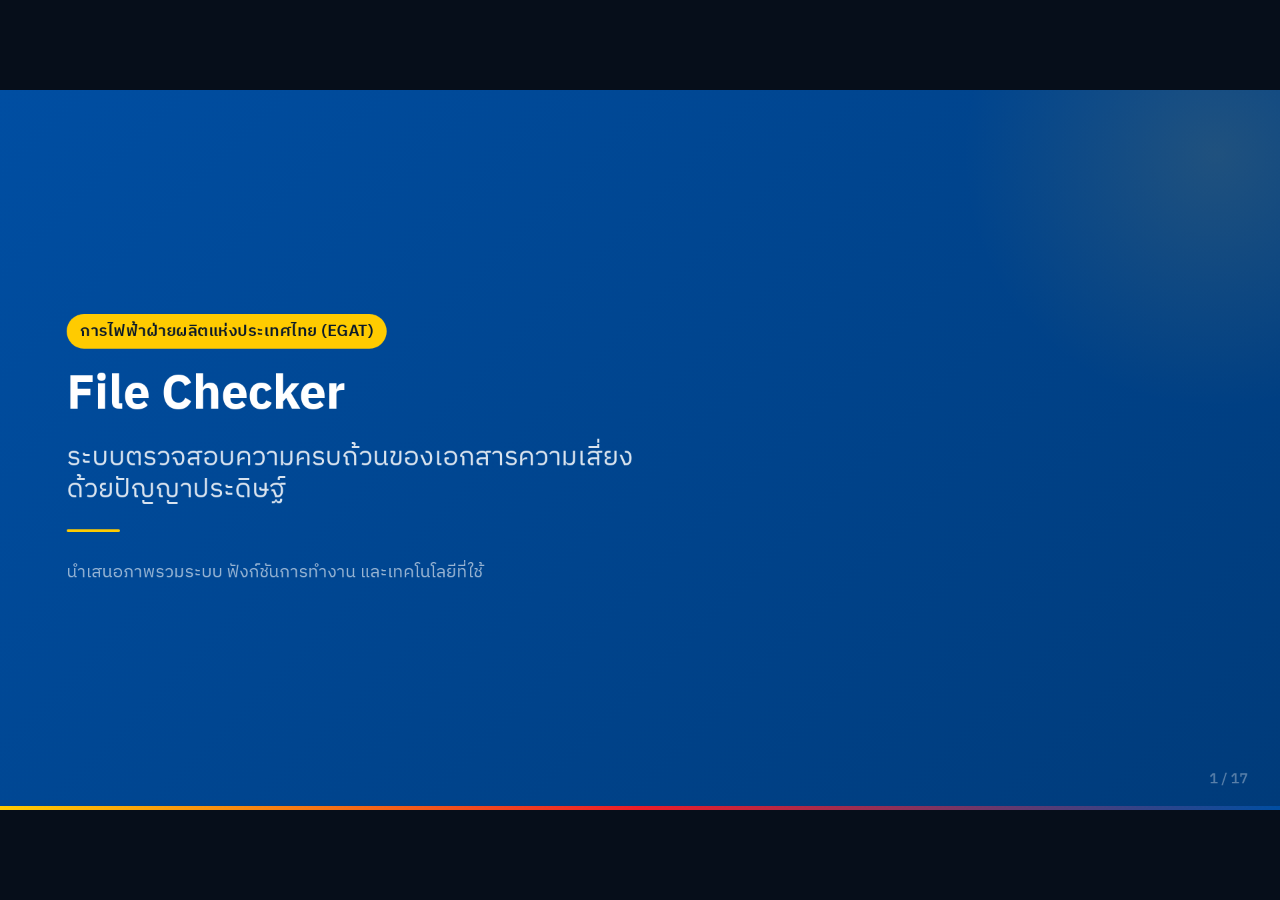
==== docs/index.html @ 433e7b05 "Edit presentation" ====
<!DOCTYPE html>
<html lang="th">
<head>
<meta charset="utf-8"/>
<meta name="viewport" content="width=device-width, initial-scale=1.0"/>
<title>EGAT File Checker — นำเสนอโครงการ</title>
<script src="deck-stage.js"></script>
<link href="https://fonts.googleapis.com/css2?family=Sarabun:wght@300;400;500;600;700;800&family=IBM+Plex+Sans+Thai:wght@400;500;600;700&display=swap" rel="stylesheet"/>
<style>
:root {
  --egat-purple: #004EA2;
  --egat-purple-dark: #003B7A;
  --egat-purple-light: #2670B8;
  --egat-gold: #FFCB00;
  --egat-gold-light: #FFD940;
  --egat-red: #ED1C27;
  --egat-blue: #004EA2;
  --egat-white: #FAFAFA;
  --egat-gray: #E4EAF0;
  --egat-dark: #0A1929;
}
deck-stage { background: #060E1A; }
section {
  font-family: 'IBM Plex Sans Thai', 'Sarabun', sans-serif;
  color: #0A1929;
  overflow: hidden;
}
/* Utility */
.slide-purple { background: var(--egat-purple); color: #fff; }
.slide-dark { background: var(--egat-dark); color: #fff; }
.slide-white { background: var(--egat-white); color: var(--egat-dark); }
.slide-gold-accent { background: linear-gradient(135deg, var(--egat-purple) 0%, var(--egat-purple-dark) 100%); color: #fff; }

.tag {
  display: inline-block; padding: 6px 20px; border-radius: 100px;
  font-size:24px; font-weight: 600; letter-spacing: 0.5px;
}
.tag-gold { background: var(--egat-gold); color: var(--egat-dark); }
.tag-white { background: rgba(255,255,255,0.15); color: #fff; border: 1px solid rgba(255,255,255,0.25); }
.tag-purple { background: var(--egat-purple); color: #fff; }

.divider-gold { width: 80px; height: 4px; background: var(--egat-gold); border-radius: 2px; }
.divider-white { width: 80px; height: 4px; background: rgba(255,255,255,0.4); border-radius: 2px; }

h1 { font-weight: 800; margin: 0; line-height: 1.15; }
h2 { font-weight: 700; margin: 0; line-height: 1.2; }
h3 { font-weight: 600; margin: 0; line-height: 1.3; }
p { margin: 0; line-height: 1.6; }

.card {
  background: rgba(255,255,255,0.08); border: 1px solid rgba(255,255,255,0.12);
  border-radius: 16px; padding: 32px;
}
.card-white {
  background: #fff; border: 1px solid #D0D8E4;
  border-radius: 16px; padding: 32px; box-shadow: 0 2px 12px rgba(0,78,162,0.06);
}
.card-purple {
  background: var(--egat-purple); color: #fff;
  border-radius: 16px; padding: 32px;
}

.icon-circle {
  width: 56px; height: 56px; border-radius: 50%; display: flex;
  align-items: center; justify-content: center; font-size: 28px; flex-shrink: 0;
}
.icon-gold { background: var(--egat-gold); color: var(--egat-dark); }
.icon-purple { background: var(--egat-purple); color: #fff; }
.icon-white { background: rgba(255,255,255,0.15); color: #fff; }

.grid-2 { display: grid; grid-template-columns: 1fr 1fr; gap: 28px; }
.grid-3 { display: grid; grid-template-columns: 1fr 1fr 1fr; gap: 24px; }

.num-big { font-size:60px; font-weight: 800; color: var(--egat-gold); line-height: 1; }
.num-big-purple { font-size:60px; font-weight: 800; color: var(--egat-purple); line-height: 1; }

/* Flow arrow */
.flow { display: flex; align-items: stretch; gap: 0; }
.flow-step {
  flex: 1; padding: 20px 24px; text-align: center; position: relative;
  display: flex; flex-direction: column; align-items: center; justify-content: center; gap: 8px;
}
.flow-arrow {
  width: 28px; display: flex; align-items: center; justify-content: center;
  color: var(--egat-gold); font-size: 28px; font-weight: 700; flex-shrink: 0;
}

/* Table */
.tbl { width: 100%; border-collapse: collapse; font-size:26px; }
.tbl th { background: var(--egat-purple); color: #fff; padding: 14px 20px; text-align: left; font-weight: 600; }
.tbl td { padding: 14px 20px; border-bottom: 1px solid #D0D8E4; }
.tbl tr:nth-child(even) td { background: #EDF2F8; }

.footer-bar {
  position: absolute; bottom: 0; left: 0; right: 0; height: 6px;
  background: linear-gradient(90deg, var(--egat-gold) 0%, var(--egat-red, #ED1C27) 50%, var(--egat-purple) 100%);
}

.slide-num {
  position: absolute; bottom: 28px; right: 48px; font-size:22px;
  color: rgba(255,255,255,0.35); font-weight: 500;
}
.slide-num-dark {
  position: absolute; bottom: 28px; right: 48px; font-size:22px;
  color: rgba(30,20,51,0.25); font-weight: 500;
}
</style>
</head>
<body style="background-color: rgb(3, 78, 162)">
<deck-stage>

<!-- SLIDE 01: Title -->
<section class="slide-gold-accent" data-screen-label="01 Title" style="display: flex; flex-direction: column; justify-content: center; padding: 80px 100px; position: relative; color: #fff">
  <div style="position:absolute; top:0; right:0; width:480px; height:480px; background: radial-gradient(circle at 80% 20%, rgba(212,168,67,0.15) 0%, transparent 70%);"></div>
  <div style="display:flex; flex-direction:column; gap:28px; position:relative; z-index:1;">
    <span class="tag tag-gold" style="align-self:flex-start;">การไฟฟ้าฝ่ายผลิตแห่งประเทศไทย (EGAT)</span>
    <h1 style="font-size:72px;">File Checker</h1>
    <h2 style="font-size:40px; font-weight:400; opacity:0.85;">ระบบตรวจสอบความครบถ้วนของเอกสารความเสี่ยง<br/>ด้วยปัญญาประดิษฐ์</h2>
    <div class="divider-gold" style="margin-top:8px;"></div>
    <p style="font-size:26px; opacity:0.6; margin-top:12px;">นำเสนอภาพรวมระบบ ฟังก์ชันการทำงาน และเทคโนโลยีที่ใช้</p>
  </div>
  <div class="footer-bar"></div>
  <span class="slide-num">1 / 17</span>
</section>

<!-- SLIDE 02: Problem -->
<section class="slide-white" data-screen-label="02 ที่มาและปัญหา" style="display:flex; flex-direction:column; padding: 72px 100px; gap:40px; position:relative;">
  <div>
    <span class="tag tag-purple" style="margin-bottom:16px;">ที่มาและความสำคัญ</span>
    <h2 style="font-size:50px; margin-top:20px; color:var(--egat-purple);">ทำไมต้องมีระบบนี้?</h2>
  </div>
  <div class="grid-2" style="flex:1;">
    <div style="display:flex; flex-direction:column; gap:24px;">
      <h3 style="font-size:30px; color:var(--egat-purple);">ปัญหาเดิม</h3>
      <div style="display:flex; gap:16px; align-items:flex-start;">
        <div class="icon-circle icon-purple" style="font-size:26px;">⏱</div>
        <div><p style="font-size:26px; font-weight:600;">ใช้เวลามาก</p><p style="font-size:24px; color:#666; margin-top:4px;">การตรวจสอบเอกสารด้วยบุคลากรแต่ละฉบับต้องใช้เวลาอ่านและเปรียบเทียบเป็นเวลานาน</p></div>
      </div>
      <div style="display:flex; gap:16px; align-items:flex-start;">
        <div class="icon-circle icon-purple" style="font-size:26px;">⚠</div>
        <div><p style="font-size:26px; font-weight:600;">โอกาสผิดพลาดสูง</p><p style="font-size:24px; color:#666; margin-top:4px;">การตรวจสอบด้วยสายตาอาจพลาดรายละเอียดสำคัญ โดยเฉพาะเอกสารที่มีจำนวนหน้ามาก</p></div>
      </div>
      <div style="display:flex; gap:16px; align-items:flex-start;">
        <div class="icon-circle icon-purple" style="font-size:26px;">📋</div>
        <div><p style="font-size:26px; font-weight:600;">ไม่มีมาตรฐานกลาง</p><p style="font-size:24px; color:#666; margin-top:4px;">เกณฑ์การตรวจสอบอาจแตกต่างกันไปตามผู้ตรวจแต่ละคน ขาดความสม่ำเสมอ</p></div>
      </div>
    </div>
    <div style="display:flex; flex-direction:column; gap:24px;">
      <h3 style="font-size:30px; color:var(--egat-gold);">แนวทางแก้ไข</h3>
      <div class="card-purple" style="min-height: 300px; display:flex; flex-direction:column; gap:20px; justify-content:center;">
        <p style="font-size:28px; font-weight:600;">นำ AI มาช่วยตรวจสอบอัตโนมัติ</p>
        <p style="font-size:24px; opacity:0.85; line-height:1.7;">ระบบรับไฟล์ PDF และรายการตรวจสอบ (Checklist) จากผู้ใช้ จากนั้นใช้ปัญญาประดิษฐ์จะวิเคราะห์ว่าเอกสารมีเนื้อหาครบตามข้อกำหนดหรือไม่ พร้อมให้คะแนนและหลักฐานอ้างอิง</p>
      </div>
    </div>
  </div>
  <div class="footer-bar"></div>
  <span class="slide-num-dark">2 / 17</span>
</section>

<!-- SLIDE 03: Overview -->
<section class="slide-white" data-screen-label="03 ภาพรวมระบบ" style="display:flex; flex-direction:column; padding: 72px 100px; gap:36px; position:relative;">
  <div>
    <span class="tag tag-purple">ภาพรวมการทำงาน</span>
    <h2 style="font-size:48px; margin-top:20px; color:var(--egat-purple);">ระบบทำงานอย่างไร?</h2>
  </div>
  <div class="flow" style="background:#EDF2F8; border-radius:16px; padding:8px;">
    <div class="flow-step" style="border-radius:12px;">
      <div class="icon-circle icon-gold">📄</div>
      <p style="font-size:24px; font-weight:700; color:var(--egat-purple);">อัปโหลด PDF</p>
      <p style="font-size:21px; color:#666;">ผู้ใช้เลือกไฟล์เอกสาร<br/>ที่ต้องการตรวจสอบ</p>
    </div>
    <div class="flow-arrow">→</div>
    <div class="flow-step">
      <div class="icon-circle icon-gold">📝</div>
      <p style="font-size:24px; font-weight:700; color:var(--egat-purple);">กำหนด Checklist</p>
      <p style="font-size:21px; color:#666;">ระบุหัวข้อและรายการ<br/>ที่ต้องตรวจสอบ</p>
    </div>
    <div class="flow-arrow">→</div>
    <div class="flow-step">
      <div class="icon-circle icon-gold">🔍</div>
      <p style="font-size:24px; font-weight:700; color:var(--egat-purple);">อ่านข้อความ</p>
      <p style="font-size:21px; color:#666;">อ่านข้อความ PDF<br/>รองรับไฟล์ดิจิทัลและภาพสแกน</p>
    </div>
    <div class="flow-arrow">→</div>
    <div class="flow-step">
      <div class="icon-circle icon-gold">🤖</div>
      <p style="font-size:24px; font-weight:700; color:var(--egat-purple);">AI วิเคราะห์</p>
      <p style="font-size:21px; color:#666;">ส่งข้อความให้ AI ตรวจสอบ<br/>ทีละรายการ</p>
    </div>
    <div class="flow-arrow">→</div>
    <div class="flow-step" style="border-radius:12px;">
      <div class="icon-circle icon-gold">📊</div>
      <p style="font-size:24px; font-weight:700; color:var(--egat-purple);">แสดงผลลัพธ์</p>
      <p style="font-size:21px; color:#666;">ผ่าน/ไม่ผ่าน พร้อมคะแนน<br/>และหลักฐานอ้างอิง</p>
    </div>
  </div>
  <div class="grid-3" style="margin-top:8px;">
    <div class="card-white" style="text-align:center; padding:24px;">
      <p style="font-size:22px; font-weight:600; color:var(--egat-purple);">ผู้ใช้กำหนด Checklist เอง</p>
      <p style="font-size:20px; color:#888; margin-top:6px;">บันทึกเป็น Preset ใช้ซ้ำได้</p>
    </div>
    <div class="card-white" style="text-align:center; padding:24px;">
      <p style="font-size:22px; font-weight:600; color:var(--egat-purple);">เลือก AI ได้ตามความเหมาะสม</p>
      <p style="font-size:20px; color:#888; margin-top:6px;">Local AI / Gemini / OpenAI</p>
    </div>
    <div class="card-white" style="text-align:center; padding:24px;">
      <p style="font-size:22px; font-weight:600; color:var(--egat-purple);">ส่งออก Excel ได้ทันที</p>
      <p style="font-size:20px; color:#888; margin-top:6px;">สรุปผล + รายละเอียดทุกข้อ</p>
    </div>
  </div>
  <div class="footer-bar"></div>
  <span class="slide-num-dark">3 / 17</span>
</section>

<!-- SLIDE 04: Architecture -->
<section class="slide-dark" data-screen-label="04 สถาปัตยกรรม" style="display:flex; flex-direction:column; padding: 72px 100px; gap:36px; position:relative;">
  <div>
    <span class="tag tag-gold">สถาปัตยกรรมระบบ</span>
    <h2 style="font-size:48px; margin-top:20px;">โครงสร้างของระบบ</h2>
  </div>
  <div style="display:flex; gap:32px; flex:1;">
    <!-- Left: main stack -->
    <div style="flex:1; display:flex; flex-direction:column; gap:16px;">
      <div class="card" style="display:flex; gap:20px; align-items:center;">
        <div class="icon-circle icon-gold">🖥</div>
        <div>
          <p style="font-size:26px; font-weight:700;">Frontend (หน้าจอผู้ใช้งาน)</p>
          <p style="font-size:22px; opacity:0.7;">HTML + CSS + Vanilla JavaScript<br/>ออกแบบด้วย Jinja2 Templates แสดงผลผ่านเว็บเบราว์เซอร์</p>
        </div>
      </div>
      <div style="text-align:center; color:var(--egat-gold); font-size:28px;">⬇</div>
      <div class="card" style="display:flex; gap:20px; align-items:center;">
        <div class="icon-circle icon-gold">⚙</div>
        <div>
          <p style="font-size:26px; font-weight:700;">Backend (ระบบประมวลผล)</p>
          <p style="font-size:22px; opacity:0.7;">FastAPI (Python) ทำงานบน Uvicorn<br/>รับคำสั่ง อ่าน PDF ส่งคำถามให้ AI และรวบรวมผลลัพธ์</p>
        </div>
      </div>
      <div style="text-align:center; color:var(--egat-gold); font-size:28px;">⬇</div>
      <div class="card" style="display:flex; gap:20px; align-items:center;">
        <div class="icon-circle icon-gold">🤖</div>
        <div>
          <p style="font-size:26px; font-weight:700;">AI Layer</p>
          <p style="font-size:22px; opacity:0.7;">รองรับ 3 ช่องทาง: Ollama (Local), Gemini API, OpenAI API<br/>สื่อสารผ่าน HTTP (httpx)</p>
        </div>
      </div>
    </div>
    <!-- Right: file modules -->
    <div style="width:380px; display:flex; flex-direction:column; gap:16px;">
      <p style="font-size:24px; font-weight:600; color:var(--egat-gold); margin-bottom:4px;">โครงสร้างของไฟล์</p>
      <div class="card" style="padding:20px; font-size:22px; display:flex; flex-direction:column; gap:12px;">
        <div><span style="color:var(--egat-gold); font-weight:700;">run.py</span><span style="opacity:0.6;"> — จุดเริ่มต้นโปรแกรม</span></div>
        <div><span style="color:var(--egat-gold); font-weight:700;">main.py</span><span style="opacity:0.6;"> — API Routes ทั้งหมด</span></div>
        <div><span style="color:var(--egat-gold); font-weight:700;">config.py</span><span style="opacity:0.6;"> — ตัวแปรต่างๆ ของระบบ</span></div>
        <div style="border-top:1px solid rgba(255,255,255,0.1); padding-top:12px;">
          <span style="color:var(--egat-gold); font-weight:700;">checker/</span>
        </div>
        <div style="padding-left:16px;"><span style="color:var(--egat-gold-light);">pdf_extractor.py</span><span style="opacity:0.6;"> — อ่าน PDF</span></div>
        <div style="padding-left:16px;"><span style="color:var(--egat-gold-light);">orchestrator.py</span><span style="opacity:0.6;"> — ควบคุม AI</span></div>
        <div style="padding-left:16px;"><span style="color:var(--egat-gold-light);">models.py</span><span style="opacity:0.6;"> — โครงสร้างข้อมูล</span></div>
        <div style="padding-left:16px;"><span style="color:var(--egat-gold-light);">excel_exporter.py</span><span style="opacity:0.6;"> — ส่งออก Excel</span></div>
      </div>
      <div class="card" style="padding:16px; text-align:center;">
        <p style="font-size:20px; opacity:0.6;">รวบรวมเป็นไฟล์ .exe เดียว</p>
        <p style="font-size:24px; font-weight:700; color:var(--egat-gold);">FileChecker.exe</p>
        <p style="font-size:20px; opacity:0.6;">ด้วย PyInstaller</p>
      </div>
    </div>
  </div>
  <div class="footer-bar"></div>
  <span class="slide-num">4 / 17</span>
</section>

<!-- SLIDE 05: PDF Extraction -->
<section class="slide-white" data-screen-label="05 การอ่าน PDF" style="display:flex; flex-direction:column; padding: 72px 100px; gap:36px; position:relative;">
  <div>
    <span class="tag tag-purple">ฟังก์ชันที่ 1</span>
    <h2 style="font-size:48px; margin-top:20px; color:var(--egat-purple);">การอ่านข้อความจากเอกสาร PDF</h2>
  </div>
  <div class="grid-2" style="flex:1;">
    <div class="card-white" style="display:flex; flex-direction:column; gap:20px;">
      <div style="display:flex; gap:12px; align-items:center;">
        <div class="icon-circle icon-purple">📄</div>
        <h3 style="font-size:28px; color:var(--egat-purple);">PDF ดิจิทัล</h3>
      </div>
      <p style="font-size:24px; color:#555; line-height:1.7;">เอกสารที่สร้างจากคอมพิวเตอร์ เช่น ส่งออกจาก Word หรือ Excel มีข้อความฝังอยู่ในไฟล์</p>
      <div style="background:#EDF2F8; border-radius:12px; padding:20px;">
        <p style="font-size:22px; font-weight:600; color:var(--egat-purple);">วิธีการ</p>
        <p style="font-size:22px; color:#555; margin-top:8px;">ใช้ <strong>PyMuPDF</strong> ดึงข้อความโดยตรง เปรียบเสมือนการคัดลอกข้อความจากหน้าจอ</p>
      </div>
      <div style="display:flex; gap:12px; align-items:center; margin-top:auto;">
        <span style="font-size:32px;">⚡</span>
        <p style="font-size:24px; font-weight:600; color:var(--egat-purple);">รวดเร็ว ประมวลผลเกือบทันที</p>
      </div>
    </div>
    <div class="card-white" style="display:flex; flex-direction:column; gap:20px;">
      <div style="display:flex; gap:12px; align-items:center;">
        <div class="icon-circle icon-gold">🖼</div>
        <h3 style="font-size:28px; color:var(--egat-purple);">PDF จากการสแกน</h3>
      </div>
      <p style="font-size:24px; color:#555; line-height:1.7;">เอกสารที่ได้จากเครื่องสแกน หรือเป็นการนำภาพถ่ายมาใส่ ไม่มีข้อความฝังอยู่ มีเพียงรูปภาพของตัวหนังสือ</p>
      <div style="background:#FFF8E8; border-radius:12px; padding:20px;">
        <p style="font-size:22px; font-weight:600; color:var(--egat-gold);">วิธีการ</p>
        <p style="font-size:22px; color:#555; margin-top:8px;">แปลงหน้าเป็นภาพ แล้วใช้ <strong>Tesseract OCR</strong> อ่านข้อความภาษาไทยและอังกฤษ</p>
      </div>
      <div style="display:flex; gap:12px; align-items:center; margin-top:auto;">
        <span style="font-size:32px;">🐢</span>
        <p style="font-size:24px; font-weight:600; color:#888;">ใช้เวลามากกว่า ต้องแปลงภาพเป็นตัวอักษร</p>
      </div>
    </div>
  </div>
  <div style="background:#EDF2F8; border-radius:12px; padding:16px 28px; display:flex; align-items:center; gap:16px;">
    <span style="font-size:28px;">💡</span>
    <p style="font-size:23px; color:#555;"><strong>เกณฑ์การจำแนก PDF ดิจิทัลและ PDF จากการสแกน:</strong> หากหน้าใดมีข้อความน้อยกว่า 100 ตัวอักษร ระบบจะถือว่าเป็นภาพสแกน และส่งให้ OCR ประมวลผลโดยอัตโนมัติ</p>
  </div>
  <div class="footer-bar"></div>
  <span class="slide-num-dark">5 / 17</span>
</section>

<!-- SLIDE 06: Chunking -->
<section class="slide-purple" data-screen-label="06 การแบ่งข้อความ" style="display:flex; flex-direction:column; padding: 72px 100px; gap:36px; position:relative;">
  <div>
    <span class="tag tag-white">ฟังก์ชันที่ 2</span>
    <h2 style="font-size:48px; margin-top:20px;">การแบ่งข้อความ (Chunking)</h2>
    <p style="font-size:26px; opacity:0.8; margin-top:12px;">AI แต่ละโมเดลมีขีดจำกัดปริมาณข้อความที่รับได้ต่อครั้ง หากเอกสารมีขนาดใหญ่ ต้องแบ่งเป็นส่วนย่อยก่อน</p>
  </div>
  <div class="grid-2" style="flex:1;">
    <div style="display:flex; flex-direction:column; gap:20px;">
      <div class="card">
        <p style="font-size:24px; font-weight:700; color:var(--egat-gold);">ขนาดข้อความ (Chunk Size)</p>
        <p class="num-big" style="margin-top:8px;">24,000</p>
        <p style="font-size:24px; opacity:0.7;">ตัวอักษร (ประมาณ 6,000–8,000 คำ)</p>
      </div>
      <div class="card">
        <p style="font-size:24px; font-weight:700; color:var(--egat-gold);">ข้อความทับซ้อน (Overlap)</p>
        <p class="num-big" style="margin-top:8px;">2,000</p>
        <p style="font-size:24px; opacity:0.7;">ตัวอักษร (ป้องกันเนื้อหาตรงรอยต่อสูญหาย)</p>
      </div>
    </div>
    <div style="display:flex; flex-direction:column; gap:20px;">
      <div class="card" style="flex:1;">
        <p style="font-size:24px; font-weight:700; color:var(--egat-gold); margin-bottom:16px;">หลักการทำงาน</p>
        <div style="display:flex; flex-direction:column; gap:16px;">
          <div style="display:flex; gap:12px; align-items:flex-start;">
            <span style="font-size:28px; color:var(--egat-gold); font-weight:800;">1</span>
            <p style="font-size:23px; opacity:0.9;">แบ่งข้อความตามตัวคั่นหน้า [หน้า N] เพื่อไม่ตัดข้ามหน้า</p>
          </div>
          <div style="display:flex; gap:12px; align-items:flex-start;">
            <span style="font-size:28px; color:var(--egat-gold); font-weight:800;">2</span>
            <p style="font-size:23px; opacity:0.9;">รวมหน้าจนครบ 24,000 ตัวอักษร แล้วเริ่มชิ้นใหม่</p>
          </div>
          <div style="display:flex; gap:12px; align-items:flex-start;">
            <span style="font-size:28px; color:var(--egat-gold); font-weight:800;">3</span>
            <p style="font-size:23px; opacity:0.9;">ทำซ้ำจนครบทุกหน้าของเอกสาร</p>
          </div>
          <div style="display:flex; gap:12px; align-items:flex-start;">
            <span style="font-size:28px; color:var(--egat-gold); font-weight:800;">4</span>
            <p style="font-size:23px; opacity:0.9;">ส่งชิ้นข้อความทีละ Chunk ให้ AI วิเคราะห์</p>
          </div>
        </div>
      </div>
      <div class="card" style="background:rgba(212,168,67,0.15); border-color:rgba(212,168,67,0.3);">
        <p style="font-size:23px;">⚡ <strong>เทคนิคเพิ่มความเร็ว:</strong> หาก AI พบว่ารายการนั้น "ผ่าน" ใน Chunk ใดแล้ว จะหยุดทันทีโดยไม่ตรวจ Chunk ที่เหลือ</p>
      </div>
    </div>
  </div>
  <div class="footer-bar"></div>
  <span class="slide-num">6 / 17</span>
</section>

<!-- SLIDE 07: AI Analysis -->
<section class="slide-white" data-screen-label="07 การวิเคราะห์ด้วย AI" style="display:flex; flex-direction:column; padding: 72px 100px; gap:32px; position:relative;">
  <div>
    <span class="tag tag-purple">ฟังก์ชันที่ 3</span>
    <h2 style="font-size:48px; margin-top:20px; color:var(--egat-purple);">การวิเคราะห์ด้วย AI</h2>
  </div>
  <div style="display:flex; gap:32px; flex:1;">
    <div style="flex:1; display:flex; flex-direction:column; gap:20px;">
      <p style="font-size:25px; color:#555; line-height:1.7;">ระบบสร้างคำสั่ง (Prompt) ที่มีโครงสร้างชัดเจน ส่งให้ AI ตัดสินทีละรายการ โดยกำหนดเกณฑ์อย่างเข้มงวด</p>
      <div class="card-white" style="flex:1; display:flex; flex-direction:column; gap:16px;">
        <p style="font-size:22px; font-weight:700; color:var(--egat-purple);">สิ่งที่ส่งให้ AI ทุกครั้ง</p>
        <div style="display:flex; gap:12px; align-items:center;"><div style="width:8px; height:8px; border-radius:50%; background:var(--egat-purple);"></div><p style="font-size:23px;">บทบาท "ผู้ตรวจสอบเอกสารที่เข้มงวด"</p></div>
        <div style="display:flex; gap:12px; align-items:center;"><div style="width:8px; height:8px; border-radius:50%; background:var(--egat-purple);"></div><p style="font-size:23px;">ข้อกำหนดที่ต้องตรวจ (จาก Checklist)</p></div>
        <div style="display:flex; gap:12px; align-items:center;"><div style="width:8px; height:8px; border-radius:50%; background:var(--egat-purple);"></div><p style="font-size:23px;">ข้อความจากเอกสาร (แต่ละชิ้น)</p></div>
        <div style="display:flex; gap:12px; align-items:center;"><div style="width:8px; height:8px; border-radius:50%; background:var(--egat-purple);"></div><p style="font-size:23px;">เกณฑ์ตัดสิน 9 ข้อ ที่ต้องปฏิบัติอย่างเคร่งครัด</p></div>
        <div style="display:flex; gap:12px; align-items:center;"><div style="width:8px; height:8px; border-radius:50%; background:var(--egat-purple);"></div><p style="font-size:23px;">รูปแบบคำตอบ JSON ที่กำหนดไว้ชัดเจน</p></div>
      </div>
    </div>
    <div style="width:440px; display:flex; flex-direction:column; gap:16px;">
      <p style="font-size:22px; font-weight:700; color:var(--egat-purple);">AI ต้องตอบกลับเป็น JSON</p>
      <div style="background:var(--egat-dark); border-radius:12px; padding:28px; font-family:monospace; font-size:21px; color:#D0D8E4; line-height:1.8;">
        {<br/>
        &nbsp;&nbsp;"status": "<span style="color:var(--egat-gold);">pass</span>" หรือ "<span style="color:#E57373;">fail</span>"<br/>
        &nbsp;&nbsp;"reasoning": "<span style="color:#81C784;">เหตุผลเป็นภาษาไทย</span>"<br/>
        &nbsp;&nbsp;"evidence": "<span style="color:#81C784;">ข้อความจากเอกสาร</span>"<br/>
        &nbsp;&nbsp;"found_in_document": <span style="color:var(--egat-gold);">true/false</span><br/>
        }
      </div>
      <div class="card-white" style="padding:20px;">
        <p style="font-size:21px; color:#555;"><strong style="color:var(--egat-purple);">กลไกป้องกัน:</strong> หาก AI ตอบไม่ตรงรูปแบบ ระบบมี regex fallback แยกแต่ละฟิลด์ออกมาได้ แม้ JSON จะถูกตัดกลางคัน</p>
      </div>
    </div>
  </div>
  <div class="footer-bar"></div>
  <span class="slide-num-dark">7 / 17</span>
</section>

<!-- SLIDE 08: Multi-AI Support -->
<section class="slide-dark" data-screen-label="08 รองรับ AI หลายประเภท" style="display:flex; flex-direction:column; padding: 72px 100px; gap:36px; position:relative;">
  <div>
    <span class="tag tag-gold">ฟังก์ชันที่ 4</span>
    <h2 style="font-size:48px; margin-top:20px;">รองรับ AI หลายผู้ให้บริการ</h2>
  </div>
  <div class="grid-3" style="flex:1;">
    <div class="card" style="display:flex; flex-direction:column; gap:16px;">
      <div style="display:flex; gap:12px; align-items:center;">
        <div class="icon-circle icon-white">🏠</div>
        <h3 style="font-size:26px;">Local AI (Ollama)</h3>
      </div>
      <p style="font-size:22px; opacity:0.8; line-height:1.7;">ใช้โมเดล Gemma 4 (26B) จาก Google ประมวลผลภายในเครื่อง ข้อมูลไม่ออกนอกองค์กร</p>
      <div style="margin-top:auto; display:flex; flex-direction:column; gap:8px;">
        <div style="display:flex; gap:8px; align-items:center;"><span style="color:#81C784;">✓</span><p style="font-size:21px; opacity:0.8;">เหมาะกับเอกสารลับ</p></div>
        <div style="display:flex; gap:8px; align-items:center;"><span style="color:#81C784;">✓</span><p style="font-size:21px; opacity:0.8;">ไม่มีค่าใช้จ่ายต่อครั้ง</p></div>
        <div style="display:flex; gap:8px; align-items:center;"><span style="color:#81C784;">✓</span><p style="font-size:21px; opacity:0.8;">ใช้งานแบบออฟไลน์ได้</p></div>
        <div style="display:flex; gap:8px; align-items:center;"><span style="color:#E57373;">✗</span><p style="font-size:21px; opacity:0.8;">ต้องการคอมพิวเตอร์สเปคสูง (RAM 16 GB ขึ้นไป)</p></div>
      </div>
    </div>
    <div class="card" style="display:flex; flex-direction:column; gap:16px; border-color:rgba(212,168,67,0.3);">
      <div style="display:flex; gap:12px; align-items:center;">
        <div class="icon-circle icon-gold">☁</div>
        <h3 style="font-size:26px;">Google Gemini</h3>
      </div>
      <p style="font-size:22px; opacity:0.8; line-height:1.7;">เรียกใช้ผ่าน Gemini API รองรับหลายโมเดล เช่น Gemini 3.1 Pro, Gemini 3 Flash</p>
      <div style="margin-top:auto; display:flex; flex-direction:column; gap:8px;">
        <div style="display:flex; gap:8px; align-items:center;"><span style="color:#81C784;">✓</span><p style="font-size:21px; opacity:0.8;">ตอบเร็ว แม่นยำสูง</p></div>
        <div style="display:flex; gap:8px; align-items:center;"><span style="color:#81C784;">✓</span><p style="font-size:21px; opacity:0.8;">ใช้กับเครื่องสเปคต่ำได้</p></div>
        <div style="display:flex; gap:8px; align-items:center;"><span style="color:#81C784;">✓</span><p style="font-size:21px; opacity:0.8;">เพิ่มโมเดลเองผ่าน UI ได้</p></div>
        <div style="display:flex; gap:8px; align-items:center;"><span style="color:#E57373;">✗</span><p style="font-size:21px; opacity:0.8;">ข้อมูลถูกส่งออกนอกเครื่อง</p></div>
      </div>
    </div>
    <div class="card" style="display:flex; flex-direction:column; gap:16px;">
      <div style="display:flex; gap:12px; align-items:center;">
        <div class="icon-circle icon-white">🌐</div>
        <h3 style="font-size:26px;">OpenAI (GPT)</h3>
      </div>
      <p style="font-size:22px; opacity:0.8; line-height:1.7;">เรียกใช้ผ่าน OpenAI API รองรับ GPT-4o, GPT-5 และ o-series</p>
      <div style="margin-top:auto; display:flex; flex-direction:column; gap:8px;">
        <div style="display:flex; gap:8px; align-items:center;"><span style="color:#81C784;">✓</span><p style="font-size:21px; opacity:0.8;">ตอบเร็ว แม่นยำสูง</p></div>
        <div style="display:flex; gap:8px; align-items:center;"><span style="color:#81C784;">✓</span><p style="font-size:21px; opacity:0.8;">JSON Schema (Strict Mode)</p></div>
        <div style="display:flex; gap:8px; align-items:center;"><span style="color:#81C784;">✓</span><p style="font-size:21px; opacity:0.8;">เพิ่มโมเดลเองผ่าน UI ได้</p></div>
        <div style="display:flex; gap:8px; align-items:center;"><span style="color:#E57373;">✗</span><p style="font-size:21px; opacity:0.8;">ข้อมูลถูกส่งออกนอกเครื่อง</p></div>
      </div>
    </div>
  </div>
  <div style="background:rgba(212,168,67,0.1); border:1px solid rgba(212,168,67,0.25); border-radius:12px; padding:16px 28px; display:flex; align-items:center; gap:16px;">
    <span style="font-size:26px;">💡</span>
    <p style="font-size:23px; opacity:0.85;"><strong>คำแนะนำ:</strong> เอกสารลับภายในองค์กรใช้ Local AI / เอกสารทั่วไป ต้องการความเร็วและแม่นยำใช้ Gemini หรือ OpenAI</p>
  </div>
  <div class="footer-bar"></div>
  <span class="slide-num">8 / 17</span>
</section>

<!-- SLIDE 09: Error Handling & Robustness -->
<section class="slide-white" data-screen-label="09 ความทนทานของระบบ" style="display:flex; flex-direction:column; padding: 72px 100px; gap:36px; position:relative;">
  <div>
    <span class="tag tag-purple">ฟังก์ชันที่ 5</span>
    <h2 style="font-size:48px; margin-top:20px; color:var(--egat-purple);">กลไกรับมือข้อผิดพลาดอัตโนมัติ</h2>
  </div>
  <div class="grid-2" style="flex:1;">
    <div style="display:flex; flex-direction:column; gap:20px;">
      <div class="card-white">
        <p style="font-size:24px; font-weight:700; color:var(--egat-purple);">Exponential Backoff Retry</p>
        <p style="font-size:22px; color:#555; margin-top:8px; line-height:1.7;">เมื่อ Gemini หรือ OpenAI ตอบกลับด้วยรหัส 429 (เกินโควตา) หรือ 503 (เซิร์ฟเวอร์เต็ม) ระบบจะรอแล้วลองใหม่โดยเพิ่มเวลารอเป็นทวีคูณ สูงสุด 5 ครั้ง</p>
        <div style="display:flex; gap:8px; margin-top:12px; align-items:center;">
          <span style="background:var(--egat-purple); color:#fff; padding:4px 12px; border-radius:6px; font-size:20px;">1 วินาที</span>
          <span style="color:#888;">→</span>
          <span style="background:var(--egat-purple); color:#fff; padding:4px 12px; border-radius:6px; font-size:20px;">2 วินาที</span>
          <span style="color:#888;">→</span>
          <span style="background:var(--egat-purple); color:#fff; padding:4px 12px; border-radius:6px; font-size:20px;">4 วินาที</span>
          <span style="color:#888;">→</span>
          <span style="background:var(--egat-purple); color:#fff; padding:4px 12px; border-radius:6px; font-size:20px;">8 วินาที</span>
          <span style="color:#888;">→</span>
          <span style="background:var(--egat-purple); color:#fff; padding:4px 12px; border-radius:6px; font-size:20px;">16 วินาที</span>
        </div>
      </div>
      <div class="card-white">
        <p style="font-size:24px; font-weight:700; color:var(--egat-purple);">JSON Fallback Parser</p>
        <p style="font-size:22px; color:#555; margin-top:8px; line-height:1.7;">หาก AI ส่ง JSON ที่ไม่สมบูรณ์ (เช่น ถูกตัดกลางคัน) ระบบใช้ Regex แยกค่าแต่ละฟิลด์ออกมาทีละตัว เพื่อให้ได้ผลลัพธ์ออกมา</p>
      </div>
    </div>
    <div style="display:flex; flex-direction:column; gap:20px;">
      <div class="card-white">
        <p style="font-size:24px; font-weight:700; color:var(--egat-purple);">Thai Language Retry</p>
        <p style="font-size:22px; color:#555; margin-top:8px; line-height:1.7;">ตรวจสอบว่าคำตอบที่ AI ตอบเป็นภาษาไทยหรือไม่ (ต้องมีตัวอักษรไทยอย่างน้อย 15%) หากเป็นภาษาอังกฤษ ระบบจะส่งคำสั่งใหม่ด้วยข้อความเน้นย้ำกว่าเดิม</p>
      </div>
      <div class="card-white">
        <p style="font-size:24px; font-weight:700; color:var(--egat-purple);">Sanitize Reasoning</p>
        <p style="font-size:22px; color:#555; margin-top:8px; line-height:1.7;">บางครั้ง AI อาจสร้างข้อความซ้ำวนไปมา ระบบจะตรวจจับและตัดส่วนที่ซ้ำออกอัตโนมัติ ทั้งระดับตัวอักษรและระดับคำ</p>
      </div>
      <div class="card-white">
        <p style="font-size:24px; font-weight:700; color:var(--egat-purple);">Pydantic Validation</p>
        <p style="font-size:22px; color:#555; margin-top:8px; line-height:1.7;">ตรวจสอบโครงสร้าง Checklist ก่อนประมวลผล หากไม่ถูกต้องจะแจ้งกลับทันทีพร้อมรายละเอียดข้อผิดพลาด</p>
      </div>
    </div>
  </div>
  <div class="footer-bar"></div>
  <span class="slide-num-dark">9 / 17</span>
</section>

<!-- SLIDE 10: SSE Streaming -->
<section class="slide-purple" data-screen-label="10 การแสดงผล Real-time" style="display:flex; flex-direction:column; padding: 72px 100px; gap:36px; position:relative;">
  <div>
    <span class="tag tag-white">ฟังก์ชันที่ 6</span>
    <h2 style="font-size:48px; margin-top:20px;">การแสดงผลแบบ Real-time (SSE)</h2>
  </div>
  <div style="display:flex; gap:40px; flex:1; align-items:center;">
    <div style="flex:1; display:flex; flex-direction:column; gap:24px;">
      <p style="font-size:26px; opacity:0.9; line-height:1.7;">ผู้ใช้ไม่ต้องรอจนกว่าการตรวจสอบทั้งหมดจะเสร็จสิ้น ผลลัพธ์แต่ละรายการจะปรากฏบนหน้าจอทันทีที่ AI วิเคราะห์เสร็จ</p>
      <div class="card" style="display:flex; flex-direction:column; gap:20px;">
        <p style="font-size:24px; font-weight:700; color:var(--egat-gold);">Server-Sent Events (SSE)</p>
        <div style="display:flex; flex-direction:column; gap:12px;">
          <div style="display:flex; gap:12px; align-items:flex-start;">
            <span style="color:var(--egat-gold); font-weight:800; font-size:24px;">1</span>
            <p style="font-size:23px; opacity:0.9;">Backend ส่ง Event "start" แจ้งจำนวนรายการทั้งหมด</p>
          </div>
          <div style="display:flex; gap:12px; align-items:flex-start;">
            <span style="color:var(--egat-gold); font-weight:800; font-size:24px;">2</span>
            <p style="font-size:23px; opacity:0.9;">ส่ง Event "item" ทุกครั้งที่ AI ตรวจเสร็จ 1 รายการ</p>
          </div>
          <div style="display:flex; gap:12px; align-items:flex-start;">
            <span style="color:var(--egat-gold); font-weight:800; font-size:24px;">3</span>
            <p style="font-size:23px; opacity:0.9;">Frontend รับ Event แล้วแสดงผลลัพธ์ทันที</p>
          </div>
          <div style="display:flex; gap:12px; align-items:flex-start;">
            <span style="color:var(--egat-gold); font-weight:800; font-size:24px;">4</span>
            <p style="font-size:23px; opacity:0.9;">ส่ง Event "done" พร้อมสรุปคะแนนเมื่อเสร็จทั้งหมด</p>
          </div>
        </div>
      </div>
    </div>
    <div style="width:400px; display:flex; flex-direction:column; gap:16px;">
      <div class="card" style="padding:20px; display:flex; gap:12px; align-items:center;">
        <span style="font-size:28px; color:#81C784;">✓</span>
        <div><p style="font-size:22px; font-weight:600;">หัวข้อ 1.1 — นโยบายความเสี่ยง</p><p style="font-size:18px; opacity:0.6;">FOUND +5 คะแนน</p></div>
      </div>
      <div class="card" style="padding:20px; display:flex; gap:12px; align-items:center;">
        <span style="font-size:28px; color:#81C784;">✓</span>
        <div><p style="font-size:22px; font-weight:600;">หัวข้อ 1.2 — แผนจัดการ</p><p style="font-size:18px; opacity:0.6;">FOUND +3 คะแนน</p></div>
      </div>
      <div class="card" style="padding:20px; display:flex; gap:12px; align-items:center; border-color:rgba(229,115,115,0.3); background:rgba(229,115,115,0.08);">
        <span style="font-size:28px; color:#81C784;">✓</span>
        <div><p style="font-size:22px; font-weight:600;">หัวข้อ 2.1 — ผลการติดตาม</p><p style="font-size:18px; opacity:0.6;">FOUND +2 คะแนน</p></div>
      </div>
      <div class="card" style="padding:20px; display:flex; gap:12px; align-items:center; opacity:0.4;">
        <span style="font-size:24px; animation: spin 1s linear infinite;">⏳</span>
        <div><p style="font-size:22px; font-weight:600;">กำลังตรวจสอบ 3/8...</p><p style="font-size:18px; opacity:0.6;">โปรดรอสักครู่</p></div>
      </div>
    </div>
  </div>
  <div class="footer-bar"></div>
  <span class="slide-num">10 / 17</span>
</section>

<!-- SLIDE 11: Excel Export -->
<section class="slide-white" data-screen-label="11 การส่งออก Excel" style="display:flex; flex-direction:column; padding: 72px 100px; gap:36px; position:relative;">
  <div>
    <span class="tag tag-purple">ฟังก์ชันที่ 7</span>
    <h2 style="font-size:48px; margin-top:20px; color:var(--egat-purple);">การส่งออกผลลัพธ์เป็น Excel</h2>
  </div>
  <div class="grid-2" style="flex:1;">
    <div class="card-white" style="display:flex; flex-direction:column; gap:20px;">
      <div style="display:flex; gap:12px; align-items:center;">
        <div class="icon-circle icon-purple" style="font-size:26px;">📊</div>
        <h3 style="font-size:28px; color:var(--egat-purple);">ชีทที่ 1 สรุปผล</h3>
      </div>
      <div style="display:flex; flex-direction:column; gap:12px;">
        <div style="display:flex; justify-content:space-between; padding:10px 16px; background:#EDF2F8; border-radius:8px;">
          <span style="font-size:22px; font-weight:600;">ชื่อไฟล์</span><span style="font-size:22px; color:#555;">report.pdf</span>
        </div>
        <div style="display:flex; justify-content:space-between; padding:10px 16px; background:#EDF2F8; border-radius:8px;">
          <span style="font-size:22px; font-weight:600;">วันที่ตรวจสอบ</span><span style="font-size:22px; color:#555;">06/05/2026 14:30</span>
        </div>
        <div style="display:flex; justify-content:space-between; padding:10px 16px; background:#EDF2F8; border-radius:8px;">
          <span style="font-size:22px; font-weight:600;">จำนวนรายการ</span><span style="font-size:22px; color:#555;">20 ข้อ</span>
        </div>
        <div style="display:flex; justify-content:space-between; padding:10px 16px; background:#EDF2F8; border-radius:8px;">
          <span style="font-size:22px; font-weight:600;">ผ่าน / ไม่ผ่าน</span><span style="font-size:22px; color:#555;">16 / 4</span>
        </div>
        <div style="display:flex; justify-content:space-between; padding:10px 16px; background:#EDF2F8; border-radius:8px;">
          <span style="font-size:22px; font-weight:600;">คะแนนรวม</span><span style="font-size:22px; color:var(--egat-purple); font-weight:700;">42 / 50</span>
        </div>
      </div>
    </div>
    <div class="card-white" style="display:flex; flex-direction:column; gap:20px;">
      <div style="display:flex; gap:12px; align-items:center;">
        <div class="icon-circle icon-gold" style="font-size:26px;">📋</div>
        <h3 style="font-size:28px; color:var(--egat-purple);">ชีทที่ 2 รายละเอียด</h3>
      </div>
      <div style="overflow:hidden; border-radius:8px; border:1px solid #D0D8E4;">
        <table style="width:100%; border-collapse:collapse; font-size:20px;">
          <tr style="background:var(--egat-purple); color:#fff;">
            <th style="padding:10px 12px; text-align:left;">หัวข้อ</th>
            <th style="padding:10px 8px; text-align:center; width:60px;">ผล</th>
            <th style="padding:10px 12px; text-align:left;">เหตุผล</th>
          </tr>
          <tr style="background:#E6F4EA;">
            <td style="padding:10px 12px;">นโยบายบริหารความเสี่ยง</td>
            <td style="padding:10px 8px; text-align:center; color:#137333; font-weight:700;">FOUND</td>
            <td style="padding:10px 12px; color:#555;">พบเนื้อหาครอบคลุม...</td>
          </tr>
          <tr style="background:#FCE8E6;">
            <td style="padding:10px 12px;">ผลการติดตามรายไตรมาส</td>
            <td style="padding:10px 8px; text-align:center; color:#C5221F; font-weight:700;">MISSING</td>
            <td style="padding:10px 12px; color:#555;">ไม่พบเนื้อหา...</td>
          </tr>
          <tr style="background:#E6F4EA;">
            <td style="padding:10px 12px;">แผนบรรเทาความเสี่ยง</td>
            <td style="padding:10px 8px; text-align:center; color:#137333; font-weight:700;">FOUND</td>
            <td style="padding:10px 12px; color:#555;">มีแผนจัดการ...</td>
          </tr>
        </table>
      </div>
      <p style="font-size:21px; color:#888; margin-top:auto;">สร้างด้วย <strong>openpyxl</strong> แต่ละแถวมีสีแยกตามสถานะ ผ่าน (สีเขียว) / ไม่ผ่าน (สีแดง)</p>
    </div>
  </div>
  <div class="footer-bar"></div>
  <span class="slide-num-dark">11 / 17</span>
</section>

<!-- SLIDE 12: Checklist & Preset -->
<section class="slide-dark" data-screen-label="12 Checklist และ Preset" style="display:flex; flex-direction:column; padding: 72px 100px; gap:36px; position:relative;">
  <div>
    <span class="tag tag-gold">ฟังก์ชันเสริม</span>
    <h2 style="font-size:48px; margin-top:20px;">ระบบจัดการ Checklist และ Preset</h2>
  </div>
  <div class="grid-2" style="flex:1;">
    <div class="card" style="display:flex; flex-direction:column; gap:20px;">
      <p style="font-size:26px; font-weight:700; color:var(--egat-gold);">Checklist แบบยืดหยุ่น</p>
      <div style="display:flex; flex-direction:column; gap:14px;">
        <div style="display:flex; gap:12px; align-items:flex-start;">
          <span style="color:var(--egat-gold);">●</span>
          <p style="font-size:23px; opacity:0.9;">เพิ่ม/ลบหัวข้อหลักได้ไม่จำกัด</p>
        </div>
        <div style="display:flex; gap:12px; align-items:flex-start;">
          <span style="color:var(--egat-gold);">●</span>
          <p style="font-size:23px; opacity:0.9;">แต่ละหัวข้อมีรายการย่อยได้หลายข้อ</p>
        </div>
        <div style="display:flex; gap:12px; align-items:flex-start;">
          <span style="color:var(--egat-gold);">●</span>
          <p style="font-size:23px; opacity:0.9;">กำหนดคะแนนเต็มของแต่ละรายการย่อยเอง</p>
        </div>
        <div style="display:flex; gap:12px; align-items:flex-start;">
          <span style="color:var(--egat-gold);">●</span>
          <p style="font-size:23px; opacity:0.9;">ตรวจสอบข้อมูลด้วย Pydantic ก่อนส่ง AI</p>
        </div>
      </div>
    </div>
    <div class="card" style="display:flex; flex-direction:column; gap:20px;">
      <p style="font-size:26px; font-weight:700; color:var(--egat-gold);">Preset บันทึกรายการตรวจสอบ</p>
      <div style="display:flex; flex-direction:column; gap:14px;">
        <div style="display:flex; gap:12px; align-items:flex-start;">
          <span style="color:var(--egat-gold);">●</span>
          <p style="font-size:23px; opacity:0.9;">บันทึก Checklist เป็น Preset ตั้งชื่อได้</p>
        </div>
        <div style="display:flex; gap:12px; align-items:flex-start;">
          <span style="color:var(--egat-gold);">●</span>
          <p style="font-size:23px; opacity:0.9;">โหลด Preset กลับมาใช้ได้ทันที</p>
        </div>
        <div style="display:flex; gap:12px; align-items:flex-start;">
          <span style="color:var(--egat-gold);">●</span>
          <p style="font-size:23px; opacity:0.9;">ลบ Preset ที่ไม่ใช้แล้วได้</p>
        </div>
        <div style="display:flex; gap:12px; align-items:flex-start;">
          <span style="color:var(--egat-gold);">●</span>
          <p style="font-size:23px; opacity:0.9;">จัดเก็บใน Local Storage ของเบราว์เซอร์</p>
        </div>
      </div>
    </div>
  </div>
  <div class="card" style="padding:24px; display:flex; gap:24px; align-items:center;">
    <div class="icon-circle icon-gold">⚙</div>
    <div>
      <p style="font-size:24px; font-weight:700; color:var(--egat-gold);">เพิ่มโมเดล AI เองผ่าน UI</p>
      <p style="font-size:22px; opacity:0.7; margin-top:4px;">ผู้ใช้สามารถเพิ่มโมเดล OpenAI หรือ Gemini รุ่นใหม่ ๆ ได้เอง โดยไม่ต้องแก้ไขโค้ด ข้อมูลจัดเก็บใน Local Storage เช่นเดียวกัน</p>
    </div>
  </div>
  <div class="footer-bar"></div>
  <span class="slide-num">12 / 17</span>
</section>

<!-- SLIDE 13: Test Results -->
<section class="slide-white" data-screen-label="13 ผลทดสอบ" style="display:flex; flex-direction:column; padding: 72px 100px; gap:32px; position:relative;">
  <div>
    <span class="tag tag-purple">ผลการทดสอบ</span>
    <h2 style="font-size:48px; margin-top:20px; color:var(--egat-purple);">ประสิทธิภาพของระบบ</h2>
  </div>
  <div class="grid-2" style="flex:1;">
    <div style="display:flex; flex-direction:column; gap:20px;">
      <h3 style="font-size:28px; color:var(--egat-purple);">ความเร็ว</h3>
      <div style="overflow:hidden; border-radius:12px; border:1px solid #D0D8E4;">
        <table class="tbl">
          <tr><th>การอ่าน PDF</th><th style="width:140px; text-align:center;">เวลา</th></tr>
          <tr><td>ไม่มี OCR (ดิจิทัล)</td><td style="text-align:center; font-weight:700; color:var(--egat-purple);">0:27 นาที</td></tr>
          <tr><td>มี OCR (สแกน)</td><td style="text-align:center; font-weight:700; color:var(--egat-gold);">4:41 นาที</td></tr>
        </table>
      </div>
      <div style="overflow:hidden; border-radius:12px; border:1px solid #D0D8E4;">
        <table class="tbl">
          <tr><th>โมเดล AI</th><th style="width:140px; text-align:center;">เวลา</th></tr>
          <tr><td>Gemma 4 26B (Local)</td><td style="text-align:center; font-weight:700;">20:26 นาที</td></tr>
          <tr><td>GPT-5</td><td style="text-align:center; font-weight:700;">14:41 นาที</td></tr>
          <tr><td>GPT-4o</td><td style="text-align:center; font-weight:700; color:var(--egat-purple);">6:32 นาที</td></tr>
        </table>
      </div>
    </div>
    <div style="display:flex; flex-direction:column; gap:20px;">
      <h3 style="font-size:28px; color:var(--egat-purple);">ความแม่นยำ</h3>
      <div class="card-white" style="flex:1; display:flex; flex-direction:column; gap:16px;">
        <div>
          <p style="font-size:23px; font-weight:600; color:var(--egat-purple);">โมเดลขนาดใหญ่</p>
          <p style="font-size:21px; color:#555; margin-top:4px; line-height:1.6;">เข้าใจบริบทและความหมายแฝงได้ดี สามารถตีความว่าเนื้อหาครอบคลุมข้อกำหนดหรือไม่ แม้ไม่ได้ใช้คำตรงตัว</p>
        </div>
        <div style="border-top:1px solid #D0D8E4; padding-top:16px;">
          <p style="font-size:23px; font-weight:600; color:var(--egat-purple);">โมเดลขนาดเล็ก</p>
          <p style="font-size:21px; color:#555; margin-top:4px; line-height:1.6;">ตอบเร็วกว่าและมีค่าใช้จ่ายต่ำกว่า แต่อาจตรวจสอบได้เฉพาะคำที่ตรงกันเท่านั้น</p>
        </div>
        <div style="border-top:1px solid #D0D8E4; padding-top:16px;">
          <p style="font-size:23px; font-weight:600; color:var(--egat-purple);">ผล OCR กับเอกสารสแกน</p>
          <p style="font-size:21px; color:#555; margin-top:4px; line-height:1.6;">ระบบสามารถอ่านเอกสาร GRC ของ กฟผ. ที่เป็นภาพสแกนได้สำเร็จด้วย OCR ในขณะที่โหมดดิจิทัลไม่สามารถอ่านได้</p>
        </div>
      </div>
    </div>
  </div>
  <div class="footer-bar"></div>
  <span class="slide-num-dark">13 / 17</span>
</section>

<!-- SLIDE 14: Token Usage Estimation via EGAT AI Gateway -->
<section class="slide-white" data-screen-label="14 ประมาณการ Token" style="display:flex; flex-direction:column; padding: 64px 100px; gap:24px; position:relative;">
  <div>
    <span class="tag tag-purple">ประมาณการการใช้งาน</span>
    <h2 style="font-size:44px; margin-top:16px; color:var(--egat-purple);">ประมาณการปริมาณการใช้ Token ผ่าน EGAT AI Gateway</h2>
  </div>
  <p style="font-size:22px; color:#555; line-height:1.6;">โครงสร้าง Prompt ต่อการตรวจสอบ 1 ข้อกำหนด ประกอบด้วย คำสั่งระบบและเกณฑ์การตัดสิน หัวข้อจาก Checklist เนื้อหา PDF ที่ถูกแบ่ง Chunk และคำสั่งให้ตอบกลับเป็น JSON (สถานะ pass/fail, เหตุผลภาษาไทย และข้อความหลักฐาน)</p>

  <div class="grid-2" style="flex:1;">
    <!-- Left: Per document -->
    <div style="display:flex; flex-direction:column; gap:14px;">
      <h3 style="font-size:24px; color:var(--egat-purple);">ต่อเอกสาร 1 ฉบับ <span style="font-size:20px; color:#888; font-weight:400;">(~40 หน้า × Checklist 20 ข้อ)</span></h3>
      <div style="overflow:hidden; border-radius:10px; border:1px solid #D0D8E4;">
        <table class="tbl" style="font-size:22px;">
          <tr><th>รายการ</th><th style="text-align:right; width:220px;">ปริมาณ</th></tr>
          <tr><td>จำนวนข้อกำหนด</td><td style="text-align:right; font-weight:700;">20 ข้อ</td></tr>
          <tr><td>Input Token</td><td style="text-align:right; font-weight:700; color:var(--egat-purple);">~320,000</td></tr>
          <tr><td>Output Token</td><td style="text-align:right; font-weight:700; color:var(--egat-purple);">~10,000</td></tr>
        </table>
      </div>
      <div style="background:#FFF8E8; border-radius:10px; padding:12px 18px; display:flex; gap:12px; align-items:center;">
        <span style="font-size:22px;">⚡</span>
        <p style="font-size:19px; color:#555;"><strong>Early-exit:</strong> เมื่อพบหลักฐานในเอกสารแล้วจะหยุดประมวลผล Chunk ถัดไปทันที จำนวน Token จริงอาจต่ำกว่านี้</p>
      </div>
    </div>

    <!-- Right: Annual project estimate -->
    <div style="display:flex; flex-direction:column; gap:14px;">
      <h3 style="font-size:24px; color:var(--egat-purple);">ประมาณการระดับโครงการต่อปี <span style="font-size:20px; color:#888; font-weight:400;">(โรงไฟฟ้า 16 โรง × 3 ครั้ง = 48 ฉบับ)</span></h3>
      <div style="overflow:hidden; border-radius:10px; border:1px solid #D0D8E4;">
        <table class="tbl" style="font-size:21px;">
          <tr><th>รายการ</th><th style="text-align:right;">Token</th><th style="text-align:right; width:130px;">อัตรา</th><th style="text-align:right; width:120px;">USD</th><th style="text-align:right; width:130px;">THB</th></tr>
          <tr><td>Input</td><td style="text-align:right;">15,360,000</td><td style="text-align:right; color:#666;">$0.25 / 1M</td><td style="text-align:right;">$3.84</td><td style="text-align:right;">134.40</td></tr>
          <tr><td>Output</td><td style="text-align:right;">480,000</td><td style="text-align:right; color:#666;">$2 / 1M</td><td style="text-align:right;">$0.96</td><td style="text-align:right;">33.60</td></tr>
          <tr style="background:var(--egat-purple) !important; color:#fff;">
            <td style="font-weight:700; color:var(--egat-gold);">รวมต่อปี</td>
            <td style="text-align:right; font-weight:700; color:var(--egat-gold);">15,840,000</td>
            <td></td>
            <td style="text-align:right; font-weight:700; color:var(--egat-gold);">$4.80</td>
            <td style="text-align:right; font-weight:700; color:var(--egat-gold);">168 บาท</td>
          </tr>
        </table>
      </div>
      <div style="background:#EDF2F8; border-radius:10px; padding:12px 18px; display:flex; gap:12px; align-items:center;">
        <span style="font-size:22px;">💡</span>
        <p style="font-size:19px; color:#555;">คำนวณด้วยราคาโมเดล <strong>GPT-5 mini</strong> ณ 22 พฤษภาคม 2569 และอัตราแลกเปลี่ยน 35 บาท / USD</p>
      </div>
    </div>
  </div>
  <div class="footer-bar"></div>
  <span class="slide-num-dark">14 / 17</span>
</section>

<!-- SLIDE 15: Tech Stack -->
<section class="slide-purple" data-screen-label="15 เทคโนโลยี" style="display:flex; flex-direction:column; padding: 72px 100px; gap:36px; position:relative;">
  <div>
    <span class="tag tag-white">เทคโนโลยี</span>
    <h2 style="font-size:48px; margin-top:20px;">สรุปเทคโนโลยีที่ใช้ในระบบ</h2>
  </div>
  <div class="grid-3" style="flex:1;">
    <div class="card" style="display:flex; flex-direction:column; gap:14px;">
      <p style="font-size:24px; font-weight:700; color:var(--egat-gold);">Backend</p>
      <div style="display:flex; flex-direction:column; gap:10px;">
        <div style="display:flex; gap:10px; align-items:center;"><div style="width:6px; height:6px; border-radius:50%; background:var(--egat-gold);"></div><p style="font-size:22px;">FastAPI — Web Framework</p></div>
        <div style="display:flex; gap:10px; align-items:center;"><div style="width:6px; height:6px; border-radius:50%; background:var(--egat-gold);"></div><p style="font-size:22px;">Uvicorn — ASGI Server</p></div>
        <div style="display:flex; gap:10px; align-items:center;"><div style="width:6px; height:6px; border-radius:50%; background:var(--egat-gold);"></div><p style="font-size:22px;">Pydantic — Data Validation</p></div>
        <div style="display:flex; gap:10px; align-items:center;"><div style="width:6px; height:6px; border-radius:50%; background:var(--egat-gold);"></div><p style="font-size:22px;">httpx — HTTP Client (Async)</p></div>
        <div style="display:flex; gap:10px; align-items:center;"><div style="width:6px; height:6px; border-radius:50%; background:var(--egat-gold);"></div><p style="font-size:22px;">Jinja2 — Template Engine</p></div>
      </div>
    </div>
    <div class="card" style="display:flex; flex-direction:column; gap:14px;">
      <p style="font-size:24px; font-weight:700; color:var(--egat-gold);">การประมวลผลเอกสาร</p>
      <div style="display:flex; flex-direction:column; gap:10px;">
        <div style="display:flex; gap:10px; align-items:center;"><div style="width:6px; height:6px; border-radius:50%; background:var(--egat-gold);"></div><p style="font-size:22px;">PyMuPDF — อ่าน PDF</p></div>
        <div style="display:flex; gap:10px; align-items:center;"><div style="width:6px; height:6px; border-radius:50%; background:var(--egat-gold);"></div><p style="font-size:22px;">Tesseract OCR — อ่านภาพสแกน</p></div>
        <div style="display:flex; gap:10px; align-items:center;"><div style="width:6px; height:6px; border-radius:50%; background:var(--egat-gold);"></div><p style="font-size:22px;">pytesseract — Python wrapper</p></div>
        <div style="display:flex; gap:10px; align-items:center;"><div style="width:6px; height:6px; border-radius:50%; background:var(--egat-gold);"></div><p style="font-size:22px;">Pillow — จัดการภาพ</p></div>
        <div style="display:flex; gap:10px; align-items:center;"><div style="width:6px; height:6px; border-radius:50%; background:var(--egat-gold);"></div><p style="font-size:22px;">openpyxl — สร้าง Excel</p></div>
      </div>
    </div>
    <div class="card" style="display:flex; flex-direction:column; gap:14px;">
      <p style="font-size:24px; font-weight:700; color:var(--egat-gold);">AI และ Frontend</p>
      <div style="display:flex; flex-direction:column; gap:10px;">
        <div style="display:flex; gap:10px; align-items:center;"><div style="width:6px; height:6px; border-radius:50%; background:var(--egat-gold);"></div><p style="font-size:22px;">Ollama — Local AI Runtime</p></div>
        <div style="display:flex; gap:10px; align-items:center;"><div style="width:6px; height:6px; border-radius:50%; background:var(--egat-gold);"></div><p style="font-size:22px;">Gemma 4 26B — Local Model</p></div>
        <div style="display:flex; gap:10px; align-items:center;"><div style="width:6px; height:6px; border-radius:50%; background:var(--egat-gold);"></div><p style="font-size:22px;">Gemini API / OpenAI API</p></div>
        <div style="display:flex; gap:10px; align-items:center;"><div style="width:6px; height:6px; border-radius:50%; background:var(--egat-gold);"></div><p style="font-size:22px;">HTML + CSS + Vanilla JS</p></div>
        <div style="display:flex; gap:10px; align-items:center;"><div style="width:6px; height:6px; border-radius:50%; background:var(--egat-gold);"></div><p style="font-size:22px;">PyInstaller — รวมไฟล์เป็น EXE</p></div>
      </div>
    </div>
  </div>
  <div class="card" style="padding:20px 28px; display:flex; align-items:center; gap:16px; background:rgba(212,168,67,0.12); border-color:rgba(212,168,67,0.25);">
    <span style="font-size:26px;">🐍</span>
    <p style="font-size:23px; opacity:0.9;">ทั้งระบบพัฒนาด้วย <strong>Python</strong> เพียงภาษาเดียว (ยกเว้น Frontend ที่ใช้ HTML/CSS/JS) สามารถรวมเป็นไฟล์ EXE เดียวสำหรับแจกจ่ายได้ทันที</p>
  </div>
  <div class="footer-bar"></div>
  <span class="slide-num">15 / 17</span>
</section>

<!-- SLIDE 16: Summary -->
<section class="slide-gold-accent" data-screen-label="16 สรุป" style="display: flex; flex-direction: column; justify-content: center; padding: 80px 100px; gap: 40px; position: relative; color: #fff">
  <div style="position:absolute; top:0; right:0; width:480px; height:480px; background: radial-gradient(circle at 80% 20%, rgba(212,168,67,0.15) 0%, transparent 70%);"></div>
  <div style="position:relative; z-index:1;">
    <h2 style="font-size:52px;">สรุปและข้อเสนอแนะ</h2>
    <div class="divider-gold" style="margin-top:20px;"></div>
  </div>
  <div class="grid-2" style="position:relative; z-index:1;">
    <div style="display:flex; flex-direction:column; gap:20px;">
      <h3 style="font-size:30px; color:var(--egat-gold-light);">สิ่งที่ระบบทำได้</h3>
      <div style="display:flex; flex-direction:column; gap:12px;">
        <div style="display:flex; gap:10px; align-items:center;"><span style="color:var(--egat-gold);">✓</span><p style="font-size:24px;">ตรวจสอบเอกสาร PDF อัตโนมัติด้วย AI</p></div>
        <div style="display:flex; gap:10px; align-items:center;"><span style="color:var(--egat-gold);">✓</span><p style="font-size:24px;">รองรับทั้งเอกสารดิจิทัลและภาพสแกน</p></div>
        <div style="display:flex; gap:10px; align-items:center;"><span style="color:var(--egat-gold);">✓</span><p style="font-size:24px;">เลือก AI ได้ตามความเหมาะสมของเอกสาร</p></div>
        <div style="display:flex; gap:10px; align-items:center;"><span style="color:var(--egat-gold);">✓</span><p style="font-size:24px;">แสดงผลทันทีพร้อมคะแนนและหลักฐาน</p></div>
        <div style="display:flex; gap:10px; align-items:center;"><span style="color:var(--egat-gold);">✓</span><p style="font-size:24px;">ส่งออกรายงาน Excel ได้ทันที</p></div>
        <div style="display:flex; gap:10px; align-items:center;"><span style="color:var(--egat-gold);">✓</span><p style="font-size:24px;">ติดตั้งง่าย ใช้ EXE ไฟล์เดียว</p></div>
      </div>
    </div>
    <div style="display:flex; flex-direction:column; gap:20px;">
      <h3 style="font-size:30px; color:var(--egat-gold-light);">แนวทางพัฒนาต่อยอด</h3>
      <div style="display:flex; flex-direction:column; gap:12px;">
        <div style="display:flex; gap:10px; align-items:center;"><span style="color:rgba(255,255,255,0.5);">→</span><p style="font-size:24px;">รองรับการตรวจสอบหลายไฟล์พร้อมกัน</p></div>
        <div style="display:flex; gap:10px; align-items:center;"><span style="color:rgba(255,255,255,0.5);">→</span><p style="font-size:24px;">เพิ่มระบบจัดเก็บประวัติการตรวจสอบ</p></div>
        <div style="display:flex; gap:10px; align-items:center;"><span style="color:rgba(255,255,255,0.5);">→</span><p style="font-size:24px;">พัฒนาเป็นระบบบนเว็บกลางขององค์กร</p></div>
        <div style="display:flex; gap:10px; align-items:center;"><span style="color:rgba(255,255,255,0.5);">→</span><p style="font-size:24px;">เพิ่มการเปรียบเทียบผลระหว่างโมเดล AI</p></div>
        <div style="display:flex; gap:10px; align-items:center;"><span style="color:rgba(255,255,255,0.5);">→</span><p style="font-size:24px;">รองรับไฟล์ประเภทอื่น เช่น Word, PowerPoint</p></div>
      </div>
    </div>
  </div>
  <div style="margin-top:auto; text-align:center; position:relative; z-index:1;">
    <p style="font-size:28px; opacity:0.6;">EGAT — File Checker</p>
  </div>
  <div class="footer-bar"></div>
  <span class="slide-num">16 / 17</span>
</section>

<!-- SLIDE 17: จัดทำโดย -->
<section class="slide-dark" data-screen-label="17 จัดทำโดย" style="display:flex; flex-direction:column; justify-content:center; align-items:center; padding: 80px 100px; gap:48px; position:relative;">
  <div style="text-align:center;">
    <span class="tag tag-gold">จัดทำโดย</span>
  </div>
  <div style="width:100%; max-width:1400px;">
    <div class="card" style="text-align:center; display:flex; flex-direction:column; align-items:center; gap:16px; padding:40px 32px;">
      <div>
        <p style="font-size:28px; font-weight:700;">นายศิลาชัย เกษตรกุลชีพ</p>
        <p style="font-size:24px; opacity:0.6; margin-top:8px;">นักศึกษาฝึกงาน</p>
        <p style="font-size:22px; opacity:0.4; margin-top:4px;">แผนก หวข-ฟ กอง กวป-ฟ ฝ่ายบริหารจัดการสินทรัพย์ผลิตไฟฟ้า<br>การไฟฟ้าฝ่ายผลิตแห่งประเทศไทย</p>
      </div>
    </div>
  </div>
  <div class="footer-bar"></div>
  <span class="slide-num">17 / 17</span>
</section>

</deck-stage>
</body>
</html>
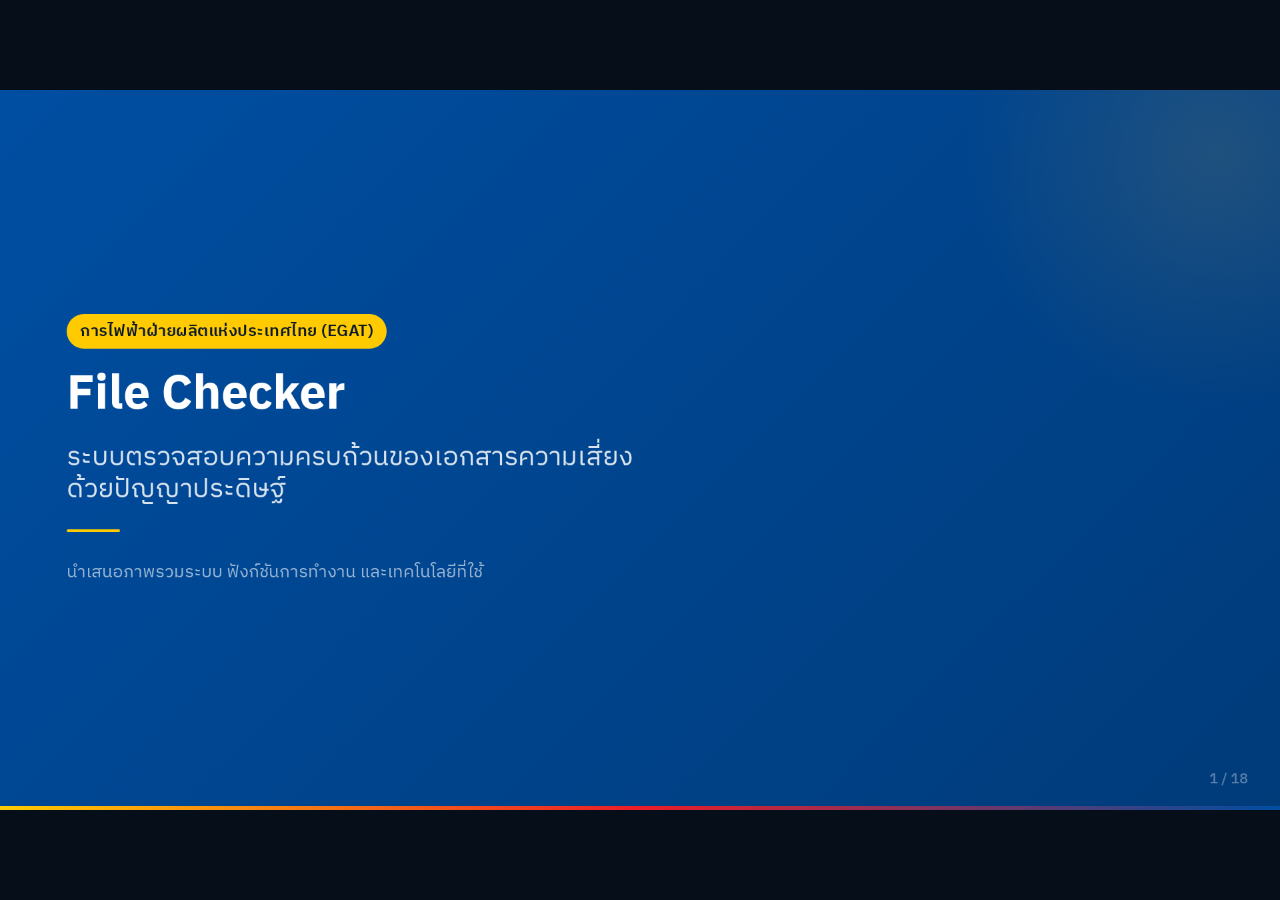
==== commit 92ce64c0: "Add explain of history function" ====
--- a/docs/index.html
+++ b/docs/index.html
@@ -120,7 +120,7 @@
     <p style="font-size:26px; opacity:0.6; margin-top:12px;">นำเสนอภาพรวมระบบ ฟังก์ชันการทำงาน และเทคโนโลยีที่ใช้</p>
   </div>
   <div class="footer-bar"></div>
-  <span class="slide-num">1 / 17</span>
+  <span class="slide-num">1 / 18</span>
 </section>
 
 <!-- SLIDE 02: Problem -->
@@ -154,7 +154,7 @@
     </div>
   </div>
   <div class="footer-bar"></div>
-  <span class="slide-num-dark">2 / 17</span>
+  <span class="slide-num-dark">2 / 18</span>
 </section>
 
 <!-- SLIDE 03: Overview -->
@@ -209,7 +209,7 @@
     </div>
   </div>
   <div class="footer-bar"></div>
-  <span class="slide-num-dark">3 / 17</span>
+  <span class="slide-num-dark">3 / 18</span>
 </section>
 
 <!-- SLIDE 04: Architecture -->
@@ -268,7 +268,7 @@
     </div>
   </div>
   <div class="footer-bar"></div>
-  <span class="slide-num">4 / 17</span>
+  <span class="slide-num">4 / 18</span>
 </section>
 
 <!-- SLIDE 05: PDF Extraction -->
@@ -314,7 +314,7 @@
     <p style="font-size:23px; color:#555;"><strong>เกณฑ์การจำแนก PDF ดิจิทัลและ PDF จากการสแกน:</strong> หากหน้าใดมีข้อความน้อยกว่า 100 ตัวอักษร ระบบจะถือว่าเป็นภาพสแกน และส่งให้ OCR ประมวลผลโดยอัตโนมัติ</p>
   </div>
   <div class="footer-bar"></div>
-  <span class="slide-num-dark">5 / 17</span>
+  <span class="slide-num-dark">5 / 18</span>
 </section>
 
 <!-- SLIDE 06: Chunking -->
@@ -365,7 +365,7 @@
     </div>
   </div>
   <div class="footer-bar"></div>
-  <span class="slide-num">6 / 17</span>
+  <span class="slide-num">6 / 18</span>
 </section>
 
 <!-- SLIDE 07: AI Analysis -->
@@ -402,7 +402,7 @@
     </div>
   </div>
   <div class="footer-bar"></div>
-  <span class="slide-num-dark">7 / 17</span>
+  <span class="slide-num-dark">7 / 18</span>
 </section>
 
 <!-- SLIDE 08: Multi-AI Support -->
@@ -457,7 +457,7 @@
     <p style="font-size:23px; opacity:0.85;"><strong>คำแนะนำ:</strong> เอกสารลับภายในองค์กรใช้ Local AI / เอกสารทั่วไป ต้องการความเร็วและแม่นยำใช้ Gemini หรือ OpenAI</p>
   </div>
   <div class="footer-bar"></div>
-  <span class="slide-num">8 / 17</span>
+  <span class="slide-num">8 / 18</span>
 </section>
 
 <!-- SLIDE 09: Error Handling & Robustness -->
@@ -504,7 +504,7 @@
     </div>
   </div>
   <div class="footer-bar"></div>
-  <span class="slide-num-dark">9 / 17</span>
+  <span class="slide-num-dark">9 / 18</span>
 </section>
 
 <!-- SLIDE 10: SSE Streaming -->
@@ -558,7 +558,7 @@
     </div>
   </div>
   <div class="footer-bar"></div>
-  <span class="slide-num">10 / 17</span>
+  <span class="slide-num">10 / 18</span>
 </section>
 
 <!-- SLIDE 11: Excel Export -->
@@ -624,7 +624,7 @@
     </div>
   </div>
   <div class="footer-bar"></div>
-  <span class="slide-num-dark">11 / 17</span>
+  <span class="slide-num-dark">11 / 18</span>
 </section>
 
 <!-- SLIDE 12: Checklist & Preset -->
@@ -685,11 +685,95 @@
     </div>
   </div>
   <div class="footer-bar"></div>
-  <span class="slide-num">12 / 17</span>
-</section>
-
-<!-- SLIDE 13: Test Results -->
-<section class="slide-white" data-screen-label="13 ผลทดสอบ" style="display:flex; flex-direction:column; padding: 72px 100px; gap:32px; position:relative;">
+  <span class="slide-num">12 / 18</span>
+</section>
+
+<!-- SLIDE 13: History -->
+<section class="slide-white" data-screen-label="13 ประวัติการตรวจสอบ" style="display:flex; flex-direction:column; padding: 72px 100px; gap:32px; position:relative;">
+  <div>
+    <span class="tag tag-purple">ฟังก์ชันที่ 8</span>
+    <h2 style="font-size:48px; margin-top:20px; color:var(--egat-purple);">ระบบจัดเก็บประวัติการตรวจสอบ</h2>
+  </div>
+  <div class="grid-2" style="flex:1;">
+    <div class="card-white" style="display:flex; flex-direction:column; gap:18px;">
+      <div style="display:flex; gap:12px; align-items:center;">
+        <div class="icon-circle icon-purple" style="font-size:26px;">🗂</div>
+        <h3 style="font-size:28px; color:var(--egat-purple);">บันทึกผลทุกครั้งโดยอัตโนมัติ</h3>
+      </div>
+      <div style="display:flex; flex-direction:column; gap:12px;">
+        <div style="display:flex; gap:10px; align-items:flex-start;">
+          <span style="color:var(--egat-purple);">●</span>
+          <p style="font-size:22px;">เก็บชื่อไฟล์ โมเดล AI ที่ใช้ คะแนน และผลแต่ละรายการ</p>
+        </div>
+        <div style="display:flex; gap:10px; align-items:flex-start;">
+          <span style="color:var(--egat-purple);">●</span>
+          <p style="font-size:22px;">จัดเก็บใน <strong>SQLite</strong> ที่ <code style="background:#EDF2F8; padding:2px 6px; border-radius:4px; font-size:20px;">~/.egat-file-checker/history.db</code></p>
+        </div>
+        <div style="display:flex; gap:10px; align-items:flex-start;">
+          <span style="color:var(--egat-purple);">●</span>
+          <p style="font-size:22px;">ฐานข้อมูลอยู่ในเครื่องผู้ใช้ ข้อมูลไม่ออกนอกเครื่อง</p>
+        </div>
+        <div style="display:flex; gap:10px; align-items:flex-start;">
+          <span style="color:var(--egat-purple);">●</span>
+          <p style="font-size:22px;">เก็บแบบ per-user เพื่อให้ <code style="background:#EDF2F8; padding:2px 6px; border-radius:4px; font-size:20px;">.exe</code> ใน Program Files เขียนได้</p>
+        </div>
+      </div>
+    </div>
+    <div class="card-white" style="display:flex; flex-direction:column; gap:18px;">
+      <div style="display:flex; gap:12px; align-items:center;">
+        <div class="icon-circle icon-gold" style="font-size:26px;">🔍</div>
+        <h3 style="font-size:28px; color:var(--egat-purple);">เปิดดูที่ <code style="background:#EDF2F8; padding:2px 8px; border-radius:6px; font-size:24px;">/history</code></h3>
+      </div>
+      <div style="overflow:hidden; border-radius:8px; border:1px solid #D0D8E4;">
+        <table style="width:100%; border-collapse:collapse; font-size:20px;">
+          <tr style="background:var(--egat-purple); color:#fff;">
+            <th style="padding:10px 12px; text-align:left;">วันที่</th>
+            <th style="padding:10px 12px; text-align:left;">ไฟล์</th>
+            <th style="padding:10px 8px; text-align:center;">คะแนน</th>
+            <th style="padding:10px 8px; text-align:center;">การจัดการ</th>
+          </tr>
+          <tr>
+            <td style="padding:10px 12px; color:#555;">06/05/2026</td>
+            <td style="padding:10px 12px;">report-Q2.pdf</td>
+            <td style="padding:10px 8px; text-align:center; color:var(--egat-purple); font-weight:700;">42 / 50</td>
+            <td style="padding:10px 8px; text-align:center; color:#555;">📥 🗑</td>
+          </tr>
+          <tr style="background:#EDF2F8;">
+            <td style="padding:10px 12px; color:#555;">05/05/2026</td>
+            <td style="padding:10px 12px;">risk-policy.pdf</td>
+            <td style="padding:10px 8px; text-align:center; color:var(--egat-purple); font-weight:700;">38 / 50</td>
+            <td style="padding:10px 8px; text-align:center; color:#555;">📥 🗑</td>
+          </tr>
+          <tr>
+            <td style="padding:10px 12px; color:#555;">04/05/2026</td>
+            <td style="padding:10px 12px;">audit-2026.pdf</td>
+            <td style="padding:10px 8px; text-align:center; color:var(--egat-purple); font-weight:700;">47 / 50</td>
+            <td style="padding:10px 8px; text-align:center; color:#555;">📥 🗑</td>
+          </tr>
+        </table>
+      </div>
+      <div style="display:flex; flex-direction:column; gap:10px;">
+        <div style="display:flex; gap:10px; align-items:flex-start;">
+          <span style="color:var(--egat-purple);">✓</span>
+          <p style="font-size:22px;">เรียกดูรายละเอียดผลย้อนหลังได้ทุกรายการ</p>
+        </div>
+        <div style="display:flex; gap:10px; align-items:flex-start;">
+          <span style="color:var(--egat-purple);">✓</span>
+          <p style="font-size:22px;">ดาวน์โหลด Excel ของผลเก่าได้ซ้ำโดยไม่ต้องตรวจใหม่</p>
+        </div>
+        <div style="display:flex; gap:10px; align-items:flex-start;">
+          <span style="color:var(--egat-purple);">✓</span>
+          <p style="font-size:22px;">ลบรายการที่ไม่ต้องการได้</p>
+        </div>
+      </div>
+    </div>
+  </div>
+  <div class="footer-bar"></div>
+  <span class="slide-num-dark">13 / 18</span>
+</section>
+
+<!-- SLIDE 14: Test Results -->
+<section class="slide-white" data-screen-label="14 ผลทดสอบ" style="display:flex; flex-direction:column; padding: 72px 100px; gap:32px; position:relative;">
   <div>
     <span class="tag tag-purple">ผลการทดสอบ</span>
     <h2 style="font-size:48px; margin-top:20px; color:var(--egat-purple);">ประสิทธิภาพของระบบ</h2>
@@ -732,11 +816,11 @@
     </div>
   </div>
   <div class="footer-bar"></div>
-  <span class="slide-num-dark">13 / 17</span>
-</section>
-
-<!-- SLIDE 14: Token Usage Estimation via EGAT AI Gateway -->
-<section class="slide-white" data-screen-label="14 ประมาณการ Token" style="display:flex; flex-direction:column; padding: 64px 100px; gap:24px; position:relative;">
+  <span class="slide-num-dark">14 / 18</span>
+</section>
+
+<!-- SLIDE 15: Token Usage Estimation via EGAT AI Gateway -->
+<section class="slide-white" data-screen-label="15 ประมาณการ Token" style="display:flex; flex-direction:column; padding: 64px 100px; gap:24px; position:relative;">
   <div>
     <span class="tag tag-purple">ประมาณการการใช้งาน</span>
     <h2 style="font-size:44px; margin-top:16px; color:var(--egat-purple);">ประมาณการปริมาณการใช้ Token ผ่าน EGAT AI Gateway</h2>
@@ -785,11 +869,11 @@
     </div>
   </div>
   <div class="footer-bar"></div>
-  <span class="slide-num-dark">14 / 17</span>
-</section>
-
-<!-- SLIDE 15: Tech Stack -->
-<section class="slide-purple" data-screen-label="15 เทคโนโลยี" style="display:flex; flex-direction:column; padding: 72px 100px; gap:36px; position:relative;">
+  <span class="slide-num-dark">15 / 18</span>
+</section>
+
+<!-- SLIDE 16: Tech Stack -->
+<section class="slide-purple" data-screen-label="16 เทคโนโลยี" style="display:flex; flex-direction:column; padding: 72px 100px; gap:36px; position:relative;">
   <div>
     <span class="tag tag-white">เทคโนโลยี</span>
     <h2 style="font-size:48px; margin-top:20px;">สรุปเทคโนโลยีที่ใช้ในระบบ</h2>
@@ -831,11 +915,11 @@
     <p style="font-size:23px; opacity:0.9;">ทั้งระบบพัฒนาด้วย <strong>Python</strong> เพียงภาษาเดียว (ยกเว้น Frontend ที่ใช้ HTML/CSS/JS) สามารถรวมเป็นไฟล์ EXE เดียวสำหรับแจกจ่ายได้ทันที</p>
   </div>
   <div class="footer-bar"></div>
-  <span class="slide-num">15 / 17</span>
-</section>
-
-<!-- SLIDE 16: Summary -->
-<section class="slide-gold-accent" data-screen-label="16 สรุป" style="display: flex; flex-direction: column; justify-content: center; padding: 80px 100px; gap: 40px; position: relative; color: #fff">
+  <span class="slide-num">16 / 18</span>
+</section>
+
+<!-- SLIDE 17: Summary -->
+<section class="slide-gold-accent" data-screen-label="17 สรุป" style="display: flex; flex-direction: column; justify-content: center; padding: 80px 100px; gap: 40px; position: relative; color: #fff">
   <div style="position:absolute; top:0; right:0; width:480px; height:480px; background: radial-gradient(circle at 80% 20%, rgba(212,168,67,0.15) 0%, transparent 70%);"></div>
   <div style="position:relative; z-index:1;">
     <h2 style="font-size:52px;">สรุปและข้อเสนอแนะ</h2>
@@ -850,6 +934,7 @@
         <div style="display:flex; gap:10px; align-items:center;"><span style="color:var(--egat-gold);">✓</span><p style="font-size:24px;">เลือก AI ได้ตามความเหมาะสมของเอกสาร</p></div>
         <div style="display:flex; gap:10px; align-items:center;"><span style="color:var(--egat-gold);">✓</span><p style="font-size:24px;">แสดงผลทันทีพร้อมคะแนนและหลักฐาน</p></div>
         <div style="display:flex; gap:10px; align-items:center;"><span style="color:var(--egat-gold);">✓</span><p style="font-size:24px;">ส่งออกรายงาน Excel ได้ทันที</p></div>
+        <div style="display:flex; gap:10px; align-items:center;"><span style="color:var(--egat-gold);">✓</span><p style="font-size:24px;">บันทึกประวัติการตรวจสอบและดูผลย้อนหลังได้</p></div>
         <div style="display:flex; gap:10px; align-items:center;"><span style="color:var(--egat-gold);">✓</span><p style="font-size:24px;">ติดตั้งง่าย ใช้ EXE ไฟล์เดียว</p></div>
       </div>
     </div>
@@ -857,7 +942,6 @@
       <h3 style="font-size:30px; color:var(--egat-gold-light);">แนวทางพัฒนาต่อยอด</h3>
       <div style="display:flex; flex-direction:column; gap:12px;">
         <div style="display:flex; gap:10px; align-items:center;"><span style="color:rgba(255,255,255,0.5);">→</span><p style="font-size:24px;">รองรับการตรวจสอบหลายไฟล์พร้อมกัน</p></div>
-        <div style="display:flex; gap:10px; align-items:center;"><span style="color:rgba(255,255,255,0.5);">→</span><p style="font-size:24px;">เพิ่มระบบจัดเก็บประวัติการตรวจสอบ</p></div>
         <div style="display:flex; gap:10px; align-items:center;"><span style="color:rgba(255,255,255,0.5);">→</span><p style="font-size:24px;">พัฒนาเป็นระบบบนเว็บกลางขององค์กร</p></div>
         <div style="display:flex; gap:10px; align-items:center;"><span style="color:rgba(255,255,255,0.5);">→</span><p style="font-size:24px;">เพิ่มการเปรียบเทียบผลระหว่างโมเดล AI</p></div>
         <div style="display:flex; gap:10px; align-items:center;"><span style="color:rgba(255,255,255,0.5);">→</span><p style="font-size:24px;">รองรับไฟล์ประเภทอื่น เช่น Word, PowerPoint</p></div>
@@ -868,11 +952,11 @@
     <p style="font-size:28px; opacity:0.6;">EGAT — File Checker</p>
   </div>
   <div class="footer-bar"></div>
-  <span class="slide-num">16 / 17</span>
-</section>
-
-<!-- SLIDE 17: จัดทำโดย -->
-<section class="slide-dark" data-screen-label="17 จัดทำโดย" style="display:flex; flex-direction:column; justify-content:center; align-items:center; padding: 80px 100px; gap:48px; position:relative;">
+  <span class="slide-num">17 / 18</span>
+</section>
+
+<!-- SLIDE 18: จัดทำโดย -->
+<section class="slide-dark" data-screen-label="18 จัดทำโดย" style="display:flex; flex-direction:column; justify-content:center; align-items:center; padding: 80px 100px; gap:48px; position:relative;">
   <div style="text-align:center;">
     <span class="tag tag-gold">จัดทำโดย</span>
   </div>
@@ -886,7 +970,7 @@
     </div>
   </div>
   <div class="footer-bar"></div>
-  <span class="slide-num">17 / 17</span>
+  <span class="slide-num">18 / 18</span>
 </section>
 
 </deck-stage>
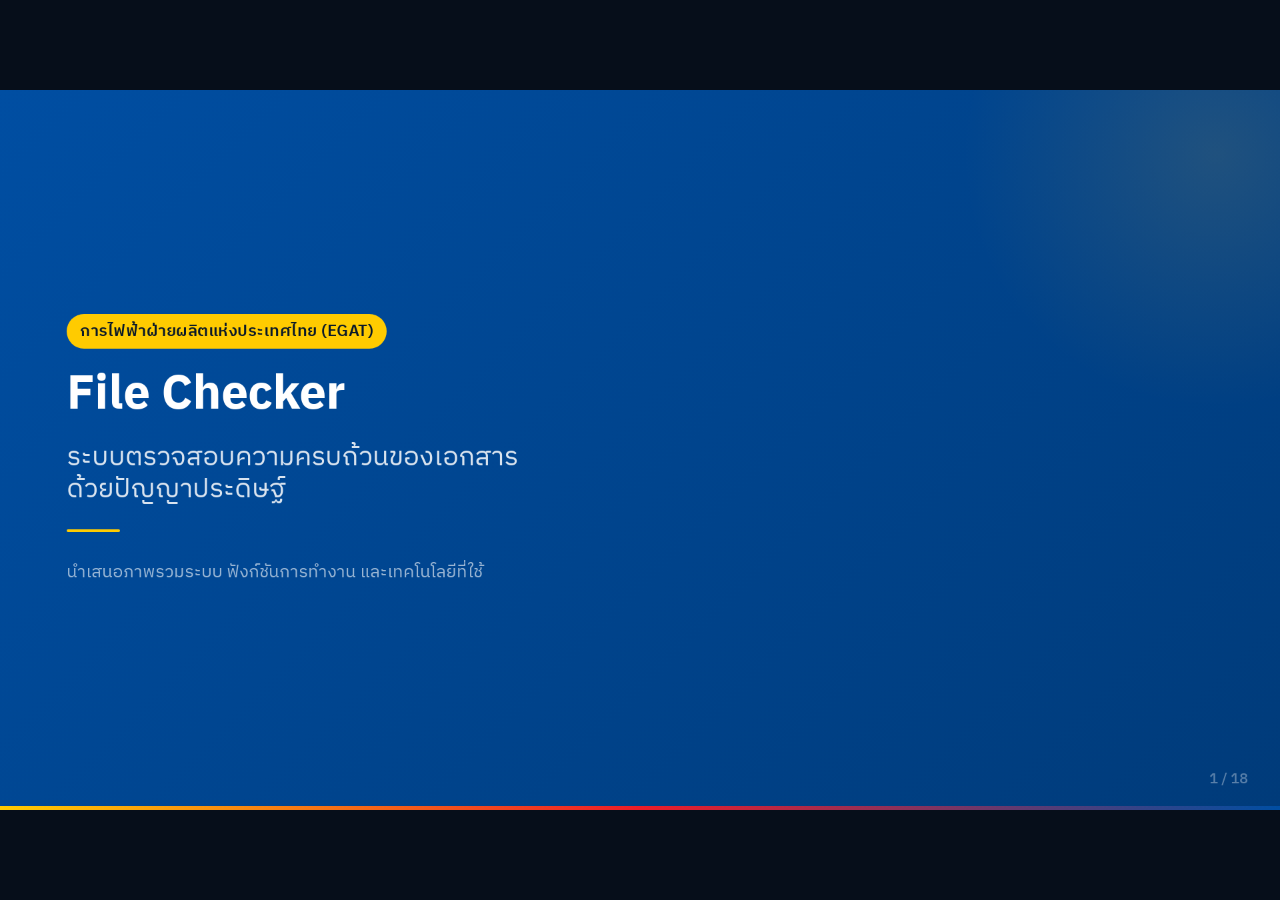
==== commit 38563cd4: "Refine text and improve clarity in index.html" ====
--- a/docs/index.html
+++ b/docs/index.html
@@ -115,7 +115,7 @@
   <div style="display:flex; flex-direction:column; gap:28px; position:relative; z-index:1;">
     <span class="tag tag-gold" style="align-self:flex-start;">การไฟฟ้าฝ่ายผลิตแห่งประเทศไทย (EGAT)</span>
     <h1 style="font-size:72px;">File Checker</h1>
-    <h2 style="font-size:40px; font-weight:400; opacity:0.85;">ระบบตรวจสอบความครบถ้วนของเอกสารความเสี่ยง<br/>ด้วยปัญญาประดิษฐ์</h2>
+    <h2 style="font-size:40px; font-weight:400; opacity:0.85;">ระบบตรวจสอบความครบถ้วนของเอกสาร<br/>ด้วยปัญญาประดิษฐ์</h2>
     <div class="divider-gold" style="margin-top:8px;"></div>
     <p style="font-size:26px; opacity:0.6; margin-top:12px;">นำเสนอภาพรวมระบบ ฟังก์ชันการทำงาน และเทคโนโลยีที่ใช้</p>
   </div>
@@ -173,7 +173,7 @@
     <div class="flow-step">
       <div class="icon-circle icon-gold">📝</div>
       <p style="font-size:24px; font-weight:700; color:var(--egat-purple);">กำหนด Checklist</p>
-      <p style="font-size:21px; color:#666;">ระบุหัวข้อและรายการ<br/>ที่ต้องตรวจสอบ</p>
+      <p style="font-size:21px; color:#666;">ระบุหัวข้อและรายการ<br/>ที่ต้องการตรวจสอบ</p>
     </div>
     <div class="flow-arrow">→</div>
     <div class="flow-step">
@@ -347,7 +347,7 @@
           </div>
           <div style="display:flex; gap:12px; align-items:flex-start;">
             <span style="font-size:28px; color:var(--egat-gold); font-weight:800;">2</span>
-            <p style="font-size:23px; opacity:0.9;">รวมหน้าจนครบ 24,000 ตัวอักษร แล้วเริ่มชิ้นใหม่</p>
+            <p style="font-size:23px; opacity:0.9;">รวมหน้าจนครบ 24,000 ตัวอักษร แล้วเริ่ม Chunk ใหม่</p>
           </div>
           <div style="display:flex; gap:12px; align-items:flex-start;">
             <span style="font-size:28px; color:var(--egat-gold); font-weight:800;">3</span>
@@ -360,7 +360,7 @@
         </div>
       </div>
       <div class="card" style="background:rgba(212,168,67,0.15); border-color:rgba(212,168,67,0.3);">
-        <p style="font-size:23px;">⚡ <strong>เทคนิคเพิ่มความเร็ว:</strong> หาก AI พบว่ารายการนั้น "ผ่าน" ใน Chunk ใดแล้ว จะหยุดทันทีโดยไม่ตรวจ Chunk ที่เหลือ</p>
+        <p style="font-size:23px;">⚡ <strong>เทคนิคเพิ่มความเร็ว</strong> หาก AI พบว่ารายการนั้น "ผ่าน" ใน Chunk ใดแล้ว จะหยุดทันทีโดยไม่ตรวจ Chunk ที่เหลือ</p>
       </div>
     </div>
   </div>
@@ -397,7 +397,7 @@
         }
       </div>
       <div class="card-white" style="padding:20px;">
-        <p style="font-size:21px; color:#555;"><strong style="color:var(--egat-purple);">กลไกป้องกัน:</strong> หาก AI ตอบไม่ตรงรูปแบบ ระบบมี regex fallback แยกแต่ละฟิลด์ออกมาได้ แม้ JSON จะถูกตัดกลางคัน</p>
+        <p style="font-size:21px; color:#555;"><strong style="color:var(--egat-purple);">กลไกป้องกัน:</strong> หาก AI ตอบไม่ตรงรูปแบบ ระบบมี Regex fallback แยกแต่ละฟิลด์ออกมาได้ แม้ JSON จะถูกตัดกลางคัน</p>
       </div>
     </div>
   </div>
@@ -417,44 +417,44 @@
         <div class="icon-circle icon-white">🏠</div>
         <h3 style="font-size:26px;">Local AI (Ollama)</h3>
       </div>
-      <p style="font-size:22px; opacity:0.8; line-height:1.7;">ใช้โมเดล Gemma 4 (26B) จาก Google ประมวลผลภายในเครื่อง ข้อมูลไม่ออกนอกองค์กร</p>
+      <p style="font-size:22px; opacity:0.8; line-height:1.7;">ใช้โมเดล Gemma 4 (26B) จาก Google ประมวลผลภายในเครื่อง</p>
       <div style="margin-top:auto; display:flex; flex-direction:column; gap:8px;">
         <div style="display:flex; gap:8px; align-items:center;"><span style="color:#81C784;">✓</span><p style="font-size:21px; opacity:0.8;">เหมาะกับเอกสารลับ</p></div>
         <div style="display:flex; gap:8px; align-items:center;"><span style="color:#81C784;">✓</span><p style="font-size:21px; opacity:0.8;">ไม่มีค่าใช้จ่ายต่อครั้ง</p></div>
         <div style="display:flex; gap:8px; align-items:center;"><span style="color:#81C784;">✓</span><p style="font-size:21px; opacity:0.8;">ใช้งานแบบออฟไลน์ได้</p></div>
-        <div style="display:flex; gap:8px; align-items:center;"><span style="color:#E57373;">✗</span><p style="font-size:21px; opacity:0.8;">ต้องการคอมพิวเตอร์สเปคสูง (RAM 16 GB ขึ้นไป)</p></div>
+        <div style="display:flex; gap:8px; align-items:center;"><span style="color:#E57373;">✗</span><p style="font-size:21px; opacity:0.8;">ต้องการคอมพิวเตอร์สเปคสูง</p></div>
       </div>
     </div>
     <div class="card" style="display:flex; flex-direction:column; gap:16px; border-color:rgba(212,168,67,0.3);">
       <div style="display:flex; gap:12px; align-items:center;">
         <div class="icon-circle icon-gold">☁</div>
-        <h3 style="font-size:26px;">Google Gemini</h3>
-      </div>
-      <p style="font-size:22px; opacity:0.8; line-height:1.7;">เรียกใช้ผ่าน Gemini API รองรับหลายโมเดล เช่น Gemini 3.1 Pro, Gemini 3 Flash</p>
+        <h3 style="font-size:26px;">EGAT AI Gateway</h3>
+      </div>
+      <p style="font-size:22px; opacity:0.8; line-height:1.7;">เรียกใช้ผ่าน AI Gateway</p>
       <div style="margin-top:auto; display:flex; flex-direction:column; gap:8px;">
         <div style="display:flex; gap:8px; align-items:center;"><span style="color:#81C784;">✓</span><p style="font-size:21px; opacity:0.8;">ตอบเร็ว แม่นยำสูง</p></div>
         <div style="display:flex; gap:8px; align-items:center;"><span style="color:#81C784;">✓</span><p style="font-size:21px; opacity:0.8;">ใช้กับเครื่องสเปคต่ำได้</p></div>
-        <div style="display:flex; gap:8px; align-items:center;"><span style="color:#81C784;">✓</span><p style="font-size:21px; opacity:0.8;">เพิ่มโมเดลเองผ่าน UI ได้</p></div>
-        <div style="display:flex; gap:8px; align-items:center;"><span style="color:#E57373;">✗</span><p style="font-size:21px; opacity:0.8;">ข้อมูลถูกส่งออกนอกเครื่อง</p></div>
+        <div style="display:flex; gap:8px; align-items:center;"><span style="color:#81C784;">✓</span><p style="font-size:21px; opacity:0.8;">ขอ API จากฝ่ายกลยุทธ์เทคโนโลยีดิจิทัล</p></div>
+        <div style="display:flex; gap:8px; align-items:center;"><span style="color:#E57373;">✗</span><p style="font-size:21px; opacity:0.8;">ต้องอยู่ภายในเครือข่ายของ กฟผ.</p></div>
       </div>
     </div>
     <div class="card" style="display:flex; flex-direction:column; gap:16px;">
       <div style="display:flex; gap:12px; align-items:center;">
         <div class="icon-circle icon-white">🌐</div>
-        <h3 style="font-size:26px;">OpenAI (GPT)</h3>
-      </div>
-      <p style="font-size:22px; opacity:0.8; line-height:1.7;">เรียกใช้ผ่าน OpenAI API รองรับ GPT-4o, GPT-5 และ o-series</p>
+        <h3 style="font-size:26px;">Cloud AI</h3>
+      </div>
+      <p style="font-size:22px; opacity:0.8; line-height:1.7;">เรียกใช้ผ่าน OpenAI API รองรับ GPT-4o, GPT-5 และ o-series หรือเรียกใช้ผ่าน Gemini API รองรับหลายโมเดล เช่น Gemini 3.1 Pro, Gemini 3 Flash</p>
       <div style="margin-top:auto; display:flex; flex-direction:column; gap:8px;">
         <div style="display:flex; gap:8px; align-items:center;"><span style="color:#81C784;">✓</span><p style="font-size:21px; opacity:0.8;">ตอบเร็ว แม่นยำสูง</p></div>
-        <div style="display:flex; gap:8px; align-items:center;"><span style="color:#81C784;">✓</span><p style="font-size:21px; opacity:0.8;">JSON Schema (Strict Mode)</p></div>
-        <div style="display:flex; gap:8px; align-items:center;"><span style="color:#81C784;">✓</span><p style="font-size:21px; opacity:0.8;">เพิ่มโมเดลเองผ่าน UI ได้</p></div>
-        <div style="display:flex; gap:8px; align-items:center;"><span style="color:#E57373;">✗</span><p style="font-size:21px; opacity:0.8;">ข้อมูลถูกส่งออกนอกเครื่อง</p></div>
+        <div style="display:flex; gap:8px; align-items:center;"><span style="color:#81C784;">✓</span><p style="font-size:21px; opacity:0.8;">ใช้กับเครื่องสเปคต่ำได้</p></div>
+        <div style="display:flex; gap:8px; align-items:center;"><span style="color:#81C784;">✓</span><p style="font-size:21px; opacity:0.8;">ไม่มีค่าใช้จ่ายต่อครั้ง</p></div>
+        <div style="display:flex; gap:8px; align-items:center;"><span style="color:#E57373;">✗</span><p style="font-size:21px; opacity:0.8;">มีค่าใช้จ่ายตามจำนวน Token</p></div>
       </div>
     </div>
   </div>
   <div style="background:rgba(212,168,67,0.1); border:1px solid rgba(212,168,67,0.25); border-radius:12px; padding:16px 28px; display:flex; align-items:center; gap:16px;">
     <span style="font-size:26px;">💡</span>
-    <p style="font-size:23px; opacity:0.85;"><strong>คำแนะนำ:</strong> เอกสารลับภายในองค์กรใช้ Local AI / เอกสารทั่วไป ต้องการความเร็วและแม่นยำใช้ Gemini หรือ OpenAI</p>
+    <p style="font-size:23px; opacity:0.85;"><strong>คำแนะนำ</strong> เอกสารลับภายในองค์กรใช้ Local AI / เอกสารทั่วไป ต้องการความเร็วและแม่นยำใช้ AI Gateway หรือ Cloud AI</p>
   </div>
   <div class="footer-bar"></div>
   <span class="slide-num">8 / 18</span>
@@ -485,7 +485,7 @@
       </div>
       <div class="card-white">
         <p style="font-size:24px; font-weight:700; color:var(--egat-purple);">JSON Fallback Parser</p>
-        <p style="font-size:22px; color:#555; margin-top:8px; line-height:1.7;">หาก AI ส่ง JSON ที่ไม่สมบูรณ์ (เช่น ถูกตัดกลางคัน) ระบบใช้ Regex แยกค่าแต่ละฟิลด์ออกมาทีละตัว เพื่อให้ได้ผลลัพธ์ออกมา</p>
+        <p style="font-size:22px; color:#555; margin-top:8px; line-height:1.7;">หาก AI ส่ง JSON ที่ไม่สมบูรณ์ (เช่น ถูกตัดกลางคัน) ระบบใช้ Regular Expression แยกค่าแต่ละฟิลด์ออกมาทีละตัว เพื่อให้ได้ผลลัพธ์ออกมา</p>
       </div>
     </div>
     <div style="display:flex; flex-direction:column; gap:20px;">
@@ -627,69 +627,8 @@
   <span class="slide-num-dark">11 / 18</span>
 </section>
 
-<!-- SLIDE 12: Checklist & Preset -->
-<section class="slide-dark" data-screen-label="12 Checklist และ Preset" style="display:flex; flex-direction:column; padding: 72px 100px; gap:36px; position:relative;">
-  <div>
-    <span class="tag tag-gold">ฟังก์ชันเสริม</span>
-    <h2 style="font-size:48px; margin-top:20px;">ระบบจัดการ Checklist และ Preset</h2>
-  </div>
-  <div class="grid-2" style="flex:1;">
-    <div class="card" style="display:flex; flex-direction:column; gap:20px;">
-      <p style="font-size:26px; font-weight:700; color:var(--egat-gold);">Checklist แบบยืดหยุ่น</p>
-      <div style="display:flex; flex-direction:column; gap:14px;">
-        <div style="display:flex; gap:12px; align-items:flex-start;">
-          <span style="color:var(--egat-gold);">●</span>
-          <p style="font-size:23px; opacity:0.9;">เพิ่ม/ลบหัวข้อหลักได้ไม่จำกัด</p>
-        </div>
-        <div style="display:flex; gap:12px; align-items:flex-start;">
-          <span style="color:var(--egat-gold);">●</span>
-          <p style="font-size:23px; opacity:0.9;">แต่ละหัวข้อมีรายการย่อยได้หลายข้อ</p>
-        </div>
-        <div style="display:flex; gap:12px; align-items:flex-start;">
-          <span style="color:var(--egat-gold);">●</span>
-          <p style="font-size:23px; opacity:0.9;">กำหนดคะแนนเต็มของแต่ละรายการย่อยเอง</p>
-        </div>
-        <div style="display:flex; gap:12px; align-items:flex-start;">
-          <span style="color:var(--egat-gold);">●</span>
-          <p style="font-size:23px; opacity:0.9;">ตรวจสอบข้อมูลด้วย Pydantic ก่อนส่ง AI</p>
-        </div>
-      </div>
-    </div>
-    <div class="card" style="display:flex; flex-direction:column; gap:20px;">
-      <p style="font-size:26px; font-weight:700; color:var(--egat-gold);">Preset บันทึกรายการตรวจสอบ</p>
-      <div style="display:flex; flex-direction:column; gap:14px;">
-        <div style="display:flex; gap:12px; align-items:flex-start;">
-          <span style="color:var(--egat-gold);">●</span>
-          <p style="font-size:23px; opacity:0.9;">บันทึก Checklist เป็น Preset ตั้งชื่อได้</p>
-        </div>
-        <div style="display:flex; gap:12px; align-items:flex-start;">
-          <span style="color:var(--egat-gold);">●</span>
-          <p style="font-size:23px; opacity:0.9;">โหลด Preset กลับมาใช้ได้ทันที</p>
-        </div>
-        <div style="display:flex; gap:12px; align-items:flex-start;">
-          <span style="color:var(--egat-gold);">●</span>
-          <p style="font-size:23px; opacity:0.9;">ลบ Preset ที่ไม่ใช้แล้วได้</p>
-        </div>
-        <div style="display:flex; gap:12px; align-items:flex-start;">
-          <span style="color:var(--egat-gold);">●</span>
-          <p style="font-size:23px; opacity:0.9;">จัดเก็บใน Local Storage ของเบราว์เซอร์</p>
-        </div>
-      </div>
-    </div>
-  </div>
-  <div class="card" style="padding:24px; display:flex; gap:24px; align-items:center;">
-    <div class="icon-circle icon-gold">⚙</div>
-    <div>
-      <p style="font-size:24px; font-weight:700; color:var(--egat-gold);">เพิ่มโมเดล AI เองผ่าน UI</p>
-      <p style="font-size:22px; opacity:0.7; margin-top:4px;">ผู้ใช้สามารถเพิ่มโมเดล OpenAI หรือ Gemini รุ่นใหม่ ๆ ได้เอง โดยไม่ต้องแก้ไขโค้ด ข้อมูลจัดเก็บใน Local Storage เช่นเดียวกัน</p>
-    </div>
-  </div>
-  <div class="footer-bar"></div>
-  <span class="slide-num">12 / 18</span>
-</section>
-
-<!-- SLIDE 13: History -->
-<section class="slide-white" data-screen-label="13 ประวัติการตรวจสอบ" style="display:flex; flex-direction:column; padding: 72px 100px; gap:32px; position:relative;">
+<!-- SLIDE 12: History -->
+<section class="slide-white" data-screen-label="12 ประวัติการตรวจสอบ" style="display:flex; flex-direction:column; padding: 72px 100px; gap:32px; position:relative;">
   <div>
     <span class="tag tag-purple">ฟังก์ชันที่ 8</span>
     <h2 style="font-size:48px; margin-top:20px; color:var(--egat-purple);">ระบบจัดเก็บประวัติการตรวจสอบ</h2>
@@ -711,7 +650,7 @@
         </div>
         <div style="display:flex; gap:10px; align-items:flex-start;">
           <span style="color:var(--egat-purple);">●</span>
-          <p style="font-size:22px;">ฐานข้อมูลอยู่ในเครื่องผู้ใช้ ข้อมูลไม่ออกนอกเครื่อง</p>
+          <p style="font-size:22px;">ฐานข้อมูลอยู่ในเครื่องผู้ใช้</p>
         </div>
         <div style="display:flex; gap:10px; align-items:flex-start;">
           <span style="color:var(--egat-purple);">●</span>
@@ -769,7 +708,68 @@
     </div>
   </div>
   <div class="footer-bar"></div>
-  <span class="slide-num-dark">13 / 18</span>
+  <span class="slide-num-dark">12 / 18</span>
+</section>
+
+<!-- SLIDE 13: Checklist & Preset -->
+<section class="slide-dark" data-screen-label="13 Checklist และ Preset" style="display:flex; flex-direction:column; padding: 72px 100px; gap:36px; position:relative;">
+  <div>
+    <span class="tag tag-gold">ฟังก์ชันเสริม</span>
+    <h2 style="font-size:48px; margin-top:20px;">ระบบจัดการ Checklist และ Preset</h2>
+  </div>
+  <div class="grid-2" style="flex:1;">
+    <div class="card" style="display:flex; flex-direction:column; gap:20px;">
+      <p style="font-size:26px; font-weight:700; color:var(--egat-gold);">Checklist แบบยืดหยุ่น</p>
+      <div style="display:flex; flex-direction:column; gap:14px;">
+        <div style="display:flex; gap:12px; align-items:flex-start;">
+          <span style="color:var(--egat-gold);">●</span>
+          <p style="font-size:23px; opacity:0.9;">เพิ่ม/ลบหัวข้อหลักได้ไม่จำกัด</p>
+        </div>
+        <div style="display:flex; gap:12px; align-items:flex-start;">
+          <span style="color:var(--egat-gold);">●</span>
+          <p style="font-size:23px; opacity:0.9;">แต่ละหัวข้อมีรายการย่อยได้หลายข้อ</p>
+        </div>
+        <div style="display:flex; gap:12px; align-items:flex-start;">
+          <span style="color:var(--egat-gold);">●</span>
+          <p style="font-size:23px; opacity:0.9;">กำหนดคะแนนเต็มของแต่ละรายการย่อยเอง</p>
+        </div>
+        <div style="display:flex; gap:12px; align-items:flex-start;">
+          <span style="color:var(--egat-gold);">●</span>
+          <p style="font-size:23px; opacity:0.9;">ตรวจสอบข้อมูลด้วย Pydantic ก่อนส่ง AI</p>
+        </div>
+      </div>
+    </div>
+    <div class="card" style="display:flex; flex-direction:column; gap:20px;">
+      <p style="font-size:26px; font-weight:700; color:var(--egat-gold);">Preset บันทึกรายการตรวจสอบ</p>
+      <div style="display:flex; flex-direction:column; gap:14px;">
+        <div style="display:flex; gap:12px; align-items:flex-start;">
+          <span style="color:var(--egat-gold);">●</span>
+          <p style="font-size:23px; opacity:0.9;">บันทึก Checklist เป็น Preset ที่ตั้งชื่อได้</p>
+        </div>
+        <div style="display:flex; gap:12px; align-items:flex-start;">
+          <span style="color:var(--egat-gold);">●</span>
+          <p style="font-size:23px; opacity:0.9;">โหลด Preset กลับมาใช้ได้ทันที</p>
+        </div>
+        <div style="display:flex; gap:12px; align-items:flex-start;">
+          <span style="color:var(--egat-gold);">●</span>
+          <p style="font-size:23px; opacity:0.9;">ลบ Preset ที่ไม่ใช้แล้วได้</p>
+        </div>
+        <div style="display:flex; gap:12px; align-items:flex-start;">
+          <span style="color:var(--egat-gold);">●</span>
+          <p style="font-size:23px; opacity:0.9;">จัดเก็บใน Local Storage ของเบราว์เซอร์</p>
+        </div>
+      </div>
+    </div>
+  </div>
+  <div class="card" style="padding:24px; display:flex; gap:24px; align-items:center;">
+    <div class="icon-circle icon-gold">⚙</div>
+    <div>
+      <p style="font-size:24px; font-weight:700; color:var(--egat-gold);">เพิ่มโมเดล AI เองผ่าน UI</p>
+      <p style="font-size:22px; opacity:0.7; margin-top:4px;">ผู้ใช้สามารถเพิ่มโมเดล OpenAI หรือ Gemini รุ่นใหม่ ๆ ได้เอง โดยไม่ต้องแก้ไขโค้ด ข้อมูลจัดเก็บใน Local Storage เช่นเดียวกัน</p>
+    </div>
+  </div>
+  <div class="footer-bar"></div>
+  <span class="slide-num">13 / 18</span>
 </section>
 
 <!-- SLIDE 14: Test Results -->
@@ -841,7 +841,7 @@
       </div>
       <div style="background:#FFF8E8; border-radius:10px; padding:12px 18px; display:flex; gap:12px; align-items:center;">
         <span style="font-size:22px;">⚡</span>
-        <p style="font-size:19px; color:#555;"><strong>Early-exit:</strong> เมื่อพบหลักฐานในเอกสารแล้วจะหยุดประมวลผล Chunk ถัดไปทันที จำนวน Token จริงอาจต่ำกว่านี้</p>
+        <p style="font-size:19px; color:#555;"><strong>Early-exit</strong> เมื่อพบหลักฐานในเอกสารแล้วจะหยุดประมวลผล Chunk ถัดไปทันที จำนวน Token จริงอาจต่ำกว่านี้</p>
       </div>
     </div>
 
@@ -904,6 +904,7 @@
       <div style="display:flex; flex-direction:column; gap:10px;">
         <div style="display:flex; gap:10px; align-items:center;"><div style="width:6px; height:6px; border-radius:50%; background:var(--egat-gold);"></div><p style="font-size:22px;">Ollama — Local AI Runtime</p></div>
         <div style="display:flex; gap:10px; align-items:center;"><div style="width:6px; height:6px; border-radius:50%; background:var(--egat-gold);"></div><p style="font-size:22px;">Gemma 4 26B — Local Model</p></div>
+        <div style="display:flex; gap:10px; align-items:center;"><div style="width:6px; height:6px; border-radius:50%; background:var(--egat-gold);"></div><p style="font-size:22px;">EGAT AI Gateway</p></div>
         <div style="display:flex; gap:10px; align-items:center;"><div style="width:6px; height:6px; border-radius:50%; background:var(--egat-gold);"></div><p style="font-size:22px;">Gemini API / OpenAI API</p></div>
         <div style="display:flex; gap:10px; align-items:center;"><div style="width:6px; height:6px; border-radius:50%; background:var(--egat-gold);"></div><p style="font-size:22px;">HTML + CSS + Vanilla JS</p></div>
         <div style="display:flex; gap:10px; align-items:center;"><div style="width:6px; height:6px; border-radius:50%; background:var(--egat-gold);"></div><p style="font-size:22px;">PyInstaller — รวมไฟล์เป็น EXE</p></div>
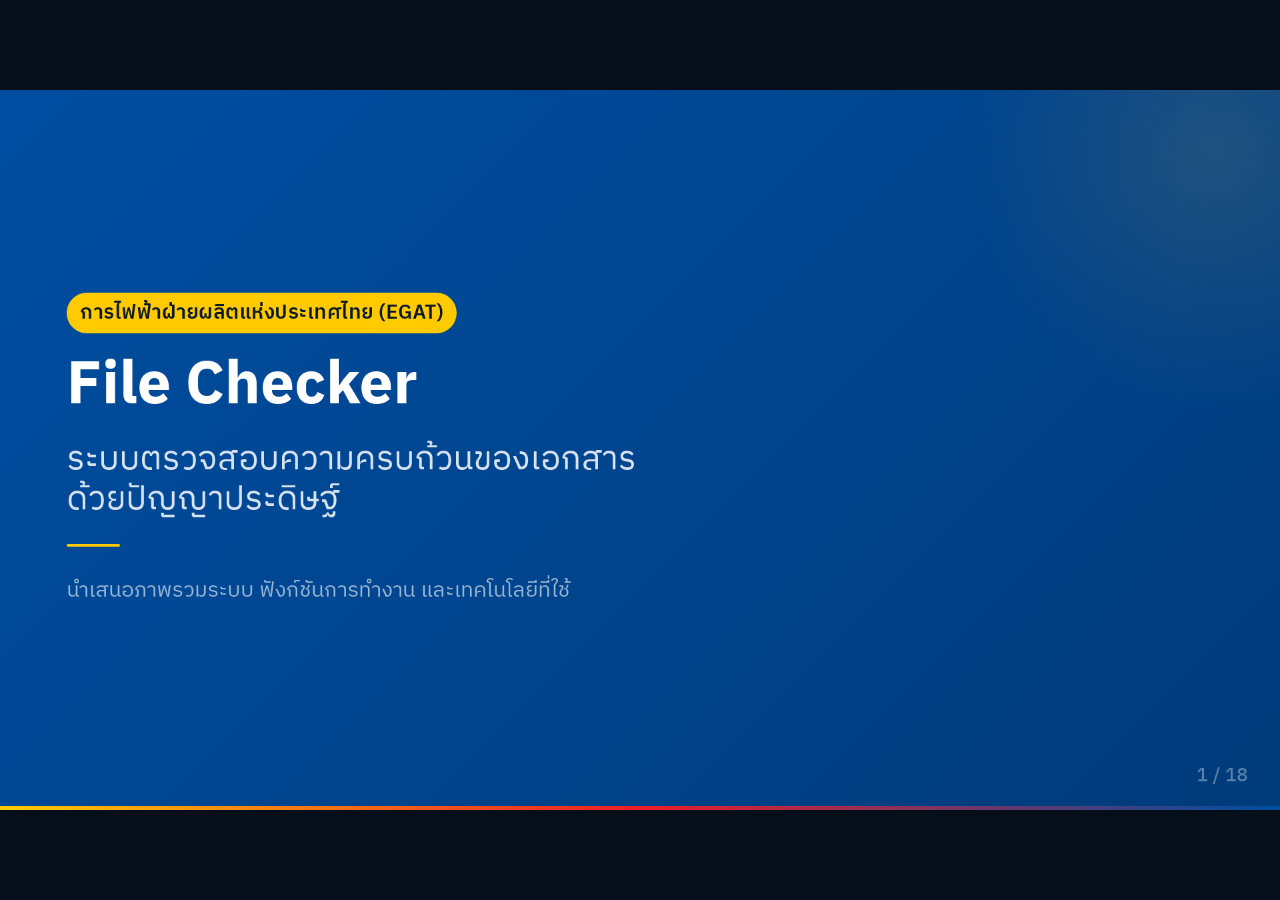
==== commit f9639627: "Increase font size" ====
--- a/docs/index.html
+++ b/docs/index.html
@@ -33,7 +33,7 @@
 
 .tag {
   display: inline-block; padding: 6px 20px; border-radius: 100px;
-  font-size:24px; font-weight: 600; letter-spacing: 0.5px;
+  font-size:30px; font-weight: 600; letter-spacing: 0.5px;
 }
 .tag-gold { background: var(--egat-gold); color: var(--egat-dark); }
 .tag-white { background: rgba(255,255,255,0.15); color: #fff; border: 1px solid rgba(255,255,255,0.25); }
@@ -62,7 +62,7 @@
 
 .icon-circle {
   width: 56px; height: 56px; border-radius: 50%; display: flex;
-  align-items: center; justify-content: center; font-size: 28px; flex-shrink: 0;
+  align-items: center; justify-content: center; font-size: 35px; flex-shrink: 0;
 }
 .icon-gold { background: var(--egat-gold); color: var(--egat-dark); }
 .icon-purple { background: var(--egat-purple); color: #fff; }
@@ -71,8 +71,8 @@
 .grid-2 { display: grid; grid-template-columns: 1fr 1fr; gap: 28px; }
 .grid-3 { display: grid; grid-template-columns: 1fr 1fr 1fr; gap: 24px; }
 
-.num-big { font-size:60px; font-weight: 800; color: var(--egat-gold); line-height: 1; }
-.num-big-purple { font-size:60px; font-weight: 800; color: var(--egat-purple); line-height: 1; }
+.num-big { font-size:75px; font-weight: 800; color: var(--egat-gold); line-height: 1; }
+.num-big-purple { font-size:75px; font-weight: 800; color: var(--egat-purple); line-height: 1; }
 
 /* Flow arrow */
 .flow { display: flex; align-items: stretch; gap: 0; }
@@ -82,11 +82,11 @@
 }
 .flow-arrow {
   width: 28px; display: flex; align-items: center; justify-content: center;
-  color: var(--egat-gold); font-size: 28px; font-weight: 700; flex-shrink: 0;
+  color: var(--egat-gold); font-size: 35px; font-weight: 700; flex-shrink: 0;
 }
 
 /* Table */
-.tbl { width: 100%; border-collapse: collapse; font-size:26px; }
+.tbl { width: 100%; border-collapse: collapse; font-size:32px; }
 .tbl th { background: var(--egat-purple); color: #fff; padding: 14px 20px; text-align: left; font-weight: 600; }
 .tbl td { padding: 14px 20px; border-bottom: 1px solid #D0D8E4; }
 .tbl tr:nth-child(even) td { background: #EDF2F8; }
@@ -97,11 +97,11 @@
 }
 
 .slide-num {
-  position: absolute; bottom: 28px; right: 48px; font-size:22px;
+  position: absolute; bottom: 28px; right: 48px; font-size:28px;
   color: rgba(255,255,255,0.35); font-weight: 500;
 }
 .slide-num-dark {
-  position: absolute; bottom: 28px; right: 48px; font-size:22px;
+  position: absolute; bottom: 28px; right: 48px; font-size:28px;
   color: rgba(30,20,51,0.25); font-weight: 500;
 }
 </style>
@@ -114,10 +114,10 @@
   <div style="position:absolute; top:0; right:0; width:480px; height:480px; background: radial-gradient(circle at 80% 20%, rgba(212,168,67,0.15) 0%, transparent 70%);"></div>
   <div style="display:flex; flex-direction:column; gap:28px; position:relative; z-index:1;">
     <span class="tag tag-gold" style="align-self:flex-start;">การไฟฟ้าฝ่ายผลิตแห่งประเทศไทย (EGAT)</span>
-    <h1 style="font-size:72px;">File Checker</h1>
-    <h2 style="font-size:40px; font-weight:400; opacity:0.85;">ระบบตรวจสอบความครบถ้วนของเอกสาร<br/>ด้วยปัญญาประดิษฐ์</h2>
+    <h1 style="font-size:90px;">File Checker</h1>
+    <h2 style="font-size:50px; font-weight:400; opacity:0.85;">ระบบตรวจสอบความครบถ้วนของเอกสาร<br/>ด้วยปัญญาประดิษฐ์</h2>
     <div class="divider-gold" style="margin-top:8px;"></div>
-    <p style="font-size:26px; opacity:0.6; margin-top:12px;">นำเสนอภาพรวมระบบ ฟังก์ชันการทำงาน และเทคโนโลยีที่ใช้</p>
+    <p style="font-size:32px; opacity:0.6; margin-top:12px;">นำเสนอภาพรวมระบบ ฟังก์ชันการทำงาน และเทคโนโลยีที่ใช้</p>
   </div>
   <div class="footer-bar"></div>
   <span class="slide-num">1 / 18</span>
@@ -127,29 +127,29 @@
 <section class="slide-white" data-screen-label="02 ที่มาและปัญหา" style="display:flex; flex-direction:column; padding: 72px 100px; gap:40px; position:relative;">
   <div>
     <span class="tag tag-purple" style="margin-bottom:16px;">ที่มาและความสำคัญ</span>
-    <h2 style="font-size:50px; margin-top:20px; color:var(--egat-purple);">ทำไมต้องมีระบบนี้?</h2>
+    <h2 style="font-size:62px; margin-top:20px; color:var(--egat-purple);">ทำไมต้องมีระบบนี้?</h2>
   </div>
   <div class="grid-2" style="flex:1;">
     <div style="display:flex; flex-direction:column; gap:24px;">
-      <h3 style="font-size:30px; color:var(--egat-purple);">ปัญหาเดิม</h3>
+      <h3 style="font-size:38px; color:var(--egat-purple);">ปัญหาเดิม</h3>
       <div style="display:flex; gap:16px; align-items:flex-start;">
-        <div class="icon-circle icon-purple" style="font-size:26px;">⏱</div>
-        <div><p style="font-size:26px; font-weight:600;">ใช้เวลามาก</p><p style="font-size:24px; color:#666; margin-top:4px;">การตรวจสอบเอกสารด้วยบุคลากรแต่ละฉบับต้องใช้เวลาอ่านและเปรียบเทียบเป็นเวลานาน</p></div>
+        <div class="icon-circle icon-purple" style="font-size:32px;">⏱</div>
+        <div><p style="font-size:32px; font-weight:600;">ใช้เวลามาก</p><p style="font-size:30px; color:#666; margin-top:4px;">การตรวจสอบเอกสารด้วยบุคลากรแต่ละฉบับต้องใช้เวลาอ่านและเปรียบเทียบเป็นเวลานาน</p></div>
       </div>
       <div style="display:flex; gap:16px; align-items:flex-start;">
-        <div class="icon-circle icon-purple" style="font-size:26px;">⚠</div>
-        <div><p style="font-size:26px; font-weight:600;">โอกาสผิดพลาดสูง</p><p style="font-size:24px; color:#666; margin-top:4px;">การตรวจสอบด้วยสายตาอาจพลาดรายละเอียดสำคัญ โดยเฉพาะเอกสารที่มีจำนวนหน้ามาก</p></div>
+        <div class="icon-circle icon-purple" style="font-size:32px;">⚠</div>
+        <div><p style="font-size:32px; font-weight:600;">โอกาสผิดพลาดสูง</p><p style="font-size:30px; color:#666; margin-top:4px;">การตรวจสอบด้วยสายตาอาจพลาดรายละเอียดสำคัญ โดยเฉพาะเอกสารที่มีจำนวนหน้ามาก</p></div>
       </div>
       <div style="display:flex; gap:16px; align-items:flex-start;">
-        <div class="icon-circle icon-purple" style="font-size:26px;">📋</div>
-        <div><p style="font-size:26px; font-weight:600;">ไม่มีมาตรฐานกลาง</p><p style="font-size:24px; color:#666; margin-top:4px;">เกณฑ์การตรวจสอบอาจแตกต่างกันไปตามผู้ตรวจแต่ละคน ขาดความสม่ำเสมอ</p></div>
+        <div class="icon-circle icon-purple" style="font-size:32px;">📋</div>
+        <div><p style="font-size:32px; font-weight:600;">ไม่มีมาตรฐานกลาง</p><p style="font-size:30px; color:#666; margin-top:4px;">เกณฑ์การตรวจสอบอาจแตกต่างกันไปตามผู้ตรวจแต่ละคน ขาดความสม่ำเสมอ</p></div>
       </div>
     </div>
     <div style="display:flex; flex-direction:column; gap:24px;">
-      <h3 style="font-size:30px; color:var(--egat-gold);">แนวทางแก้ไข</h3>
+      <h3 style="font-size:38px; color:var(--egat-gold);">แนวทางแก้ไข</h3>
       <div class="card-purple" style="min-height: 300px; display:flex; flex-direction:column; gap:20px; justify-content:center;">
-        <p style="font-size:28px; font-weight:600;">นำ AI มาช่วยตรวจสอบอัตโนมัติ</p>
-        <p style="font-size:24px; opacity:0.85; line-height:1.7;">ระบบรับไฟล์ PDF และรายการตรวจสอบ (Checklist) จากผู้ใช้ จากนั้นใช้ปัญญาประดิษฐ์จะวิเคราะห์ว่าเอกสารมีเนื้อหาครบตามข้อกำหนดหรือไม่ พร้อมให้คะแนนและหลักฐานอ้างอิง</p>
+        <p style="font-size:35px; font-weight:600;">นำ AI มาช่วยตรวจสอบอัตโนมัติ</p>
+        <p style="font-size:30px; opacity:0.85; line-height:1.7;">ระบบรับไฟล์ PDF และรายการตรวจสอบ (Checklist) จากผู้ใช้ จากนั้นใช้ปัญญาประดิษฐ์จะวิเคราะห์ว่าเอกสารมีเนื้อหาครบตามข้อกำหนดหรือไม่ พร้อมให้คะแนนและหลักฐานอ้างอิง</p>
       </div>
     </div>
   </div>
@@ -161,51 +161,51 @@
 <section class="slide-white" data-screen-label="03 ภาพรวมระบบ" style="display:flex; flex-direction:column; padding: 72px 100px; gap:36px; position:relative;">
   <div>
     <span class="tag tag-purple">ภาพรวมการทำงาน</span>
-    <h2 style="font-size:48px; margin-top:20px; color:var(--egat-purple);">ระบบทำงานอย่างไร?</h2>
+    <h2 style="font-size:60px; margin-top:20px; color:var(--egat-purple);">ระบบทำงานอย่างไร?</h2>
   </div>
   <div class="flow" style="background:#EDF2F8; border-radius:16px; padding:8px;">
     <div class="flow-step" style="border-radius:12px;">
       <div class="icon-circle icon-gold">📄</div>
-      <p style="font-size:24px; font-weight:700; color:var(--egat-purple);">อัปโหลด PDF</p>
-      <p style="font-size:21px; color:#666;">ผู้ใช้เลือกไฟล์เอกสาร<br/>ที่ต้องการตรวจสอบ</p>
+      <p style="font-size:30px; font-weight:700; color:var(--egat-purple);">อัปโหลด PDF</p>
+      <p style="font-size:26px; color:#666;">ผู้ใช้เลือกไฟล์เอกสาร<br/>ที่ต้องการตรวจสอบ</p>
     </div>
     <div class="flow-arrow">→</div>
     <div class="flow-step">
       <div class="icon-circle icon-gold">📝</div>
-      <p style="font-size:24px; font-weight:700; color:var(--egat-purple);">กำหนด Checklist</p>
-      <p style="font-size:21px; color:#666;">ระบุหัวข้อและรายการ<br/>ที่ต้องการตรวจสอบ</p>
+      <p style="font-size:30px; font-weight:700; color:var(--egat-purple);">กำหนด Checklist</p>
+      <p style="font-size:26px; color:#666;">ระบุหัวข้อและรายการ<br/>ที่ต้องการตรวจสอบ</p>
     </div>
     <div class="flow-arrow">→</div>
     <div class="flow-step">
       <div class="icon-circle icon-gold">🔍</div>
-      <p style="font-size:24px; font-weight:700; color:var(--egat-purple);">อ่านข้อความ</p>
-      <p style="font-size:21px; color:#666;">อ่านข้อความ PDF<br/>รองรับไฟล์ดิจิทัลและภาพสแกน</p>
+      <p style="font-size:30px; font-weight:700; color:var(--egat-purple);">อ่านข้อความ</p>
+      <p style="font-size:26px; color:#666;">อ่านข้อความ PDF<br/>รองรับไฟล์ดิจิทัลและภาพสแกน</p>
     </div>
     <div class="flow-arrow">→</div>
     <div class="flow-step">
       <div class="icon-circle icon-gold">🤖</div>
-      <p style="font-size:24px; font-weight:700; color:var(--egat-purple);">AI วิเคราะห์</p>
-      <p style="font-size:21px; color:#666;">ส่งข้อความให้ AI ตรวจสอบ<br/>ทีละรายการ</p>
+      <p style="font-size:30px; font-weight:700; color:var(--egat-purple);">AI วิเคราะห์</p>
+      <p style="font-size:26px; color:#666;">ส่งข้อความให้ AI ตรวจสอบ<br/>ทีละรายการ</p>
     </div>
     <div class="flow-arrow">→</div>
     <div class="flow-step" style="border-radius:12px;">
       <div class="icon-circle icon-gold">📊</div>
-      <p style="font-size:24px; font-weight:700; color:var(--egat-purple);">แสดงผลลัพธ์</p>
-      <p style="font-size:21px; color:#666;">ผ่าน/ไม่ผ่าน พร้อมคะแนน<br/>และหลักฐานอ้างอิง</p>
+      <p style="font-size:30px; font-weight:700; color:var(--egat-purple);">แสดงผลลัพธ์</p>
+      <p style="font-size:26px; color:#666;">ผ่าน/ไม่ผ่าน พร้อมคะแนน<br/>และหลักฐานอ้างอิง</p>
     </div>
   </div>
   <div class="grid-3" style="margin-top:8px;">
     <div class="card-white" style="text-align:center; padding:24px;">
-      <p style="font-size:22px; font-weight:600; color:var(--egat-purple);">ผู้ใช้กำหนด Checklist เอง</p>
-      <p style="font-size:20px; color:#888; margin-top:6px;">บันทึกเป็น Preset ใช้ซ้ำได้</p>
+      <p style="font-size:28px; font-weight:600; color:var(--egat-purple);">ผู้ใช้กำหนด Checklist เอง</p>
+      <p style="font-size:25px; color:#888; margin-top:6px;">บันทึกเป็น Preset ใช้ซ้ำได้</p>
     </div>
     <div class="card-white" style="text-align:center; padding:24px;">
-      <p style="font-size:22px; font-weight:600; color:var(--egat-purple);">เลือก AI ได้ตามความเหมาะสม</p>
-      <p style="font-size:20px; color:#888; margin-top:6px;">Local AI / Gemini / OpenAI</p>
+      <p style="font-size:28px; font-weight:600; color:var(--egat-purple);">เลือก AI ได้ตามความเหมาะสม</p>
+      <p style="font-size:25px; color:#888; margin-top:6px;">Local AI / Gemini / OpenAI</p>
     </div>
     <div class="card-white" style="text-align:center; padding:24px;">
-      <p style="font-size:22px; font-weight:600; color:var(--egat-purple);">ส่งออก Excel ได้ทันที</p>
-      <p style="font-size:20px; color:#888; margin-top:6px;">สรุปผล + รายละเอียดทุกข้อ</p>
+      <p style="font-size:28px; font-weight:600; color:var(--egat-purple);">ส่งออก Excel ได้ทันที</p>
+      <p style="font-size:25px; color:#888; margin-top:6px;">สรุปผล + รายละเอียดทุกข้อ</p>
     </div>
   </div>
   <div class="footer-bar"></div>
@@ -213,46 +213,46 @@
 </section>
 
 <!-- SLIDE 04: Architecture -->
-<section class="slide-dark" data-screen-label="04 สถาปัตยกรรม" style="display:flex; flex-direction:column; padding: 72px 100px; gap:36px; position:relative;">
+<section class="slide-dark" data-screen-label="04 สถาปัตยกรรม" style="display:flex; flex-direction:column; padding: 56px 100px; gap:24px; position:relative;">
   <div>
     <span class="tag tag-gold">สถาปัตยกรรมระบบ</span>
-    <h2 style="font-size:48px; margin-top:20px;">โครงสร้างของระบบ</h2>
+    <h2 style="font-size:60px; margin-top:16px;">โครงสร้างของระบบ</h2>
   </div>
   <div style="display:flex; gap:32px; flex:1;">
     <!-- Left: main stack -->
-    <div style="flex:1; display:flex; flex-direction:column; gap:16px;">
-      <div class="card" style="display:flex; gap:20px; align-items:center;">
+    <div style="flex:1; display:flex; flex-direction:column; gap:12px;">
+      <div class="card" style="display:flex; gap:20px; align-items:center; padding:24px;">
         <div class="icon-circle icon-gold">🖥</div>
         <div>
-          <p style="font-size:26px; font-weight:700;">Frontend (หน้าจอผู้ใช้งาน)</p>
-          <p style="font-size:22px; opacity:0.7;">HTML + CSS + Vanilla JavaScript<br/>ออกแบบด้วย Jinja2 Templates แสดงผลผ่านเว็บเบราว์เซอร์</p>
-        </div>
-      </div>
-      <div style="text-align:center; color:var(--egat-gold); font-size:28px;">⬇</div>
-      <div class="card" style="display:flex; gap:20px; align-items:center;">
+          <p style="font-size:30px; font-weight:700;">Frontend (หน้าจอผู้ใช้งาน)</p>
+          <p style="font-size:24px; opacity:0.7;">HTML + CSS + Vanilla JavaScript<br/>ออกแบบด้วย Jinja2 Templates แสดงผลผ่านเว็บเบราว์เซอร์</p>
+        </div>
+      </div>
+      <div style="text-align:center; color:var(--egat-gold); font-size:30px;">⬇</div>
+      <div class="card" style="display:flex; gap:20px; align-items:center; padding:24px;">
         <div class="icon-circle icon-gold">⚙</div>
         <div>
-          <p style="font-size:26px; font-weight:700;">Backend (ระบบประมวลผล)</p>
-          <p style="font-size:22px; opacity:0.7;">FastAPI (Python) ทำงานบน Uvicorn<br/>รับคำสั่ง อ่าน PDF ส่งคำถามให้ AI และรวบรวมผลลัพธ์</p>
-        </div>
-      </div>
-      <div style="text-align:center; color:var(--egat-gold); font-size:28px;">⬇</div>
-      <div class="card" style="display:flex; gap:20px; align-items:center;">
+          <p style="font-size:30px; font-weight:700;">Backend (ระบบประมวลผล)</p>
+          <p style="font-size:24px; opacity:0.7;">FastAPI (Python) ทำงานบน Uvicorn<br/>รับคำสั่ง อ่าน PDF ส่งคำถามให้ AI และรวบรวมผลลัพธ์</p>
+        </div>
+      </div>
+      <div style="text-align:center; color:var(--egat-gold); font-size:30px;">⬇</div>
+      <div class="card" style="display:flex; gap:20px; align-items:center; padding:24px;">
         <div class="icon-circle icon-gold">🤖</div>
         <div>
-          <p style="font-size:26px; font-weight:700;">AI Layer</p>
-          <p style="font-size:22px; opacity:0.7;">รองรับ 3 ช่องทาง: Ollama (Local), Gemini API, OpenAI API<br/>สื่อสารผ่าน HTTP (httpx)</p>
+          <p style="font-size:30px; font-weight:700;">AI Layer</p>
+          <p style="font-size:24px; opacity:0.7;">รองรับ 3 ช่องทาง: Ollama (Local), Gemini API, OpenAI API<br/>สื่อสารผ่าน HTTP (httpx)</p>
         </div>
       </div>
     </div>
     <!-- Right: file modules -->
-    <div style="width:380px; display:flex; flex-direction:column; gap:16px;">
-      <p style="font-size:24px; font-weight:600; color:var(--egat-gold); margin-bottom:4px;">โครงสร้างของไฟล์</p>
-      <div class="card" style="padding:20px; font-size:22px; display:flex; flex-direction:column; gap:12px;">
+    <div style="width:440px; display:flex; flex-direction:column; gap:12px;">
+      <p style="font-size:28px; font-weight:600; color:var(--egat-gold); margin-bottom:4px;">โครงสร้างของไฟล์</p>
+      <div class="card" style="padding:18px; font-size:23px; display:flex; flex-direction:column; gap:10px;">
         <div><span style="color:var(--egat-gold); font-weight:700;">run.py</span><span style="opacity:0.6;"> — จุดเริ่มต้นโปรแกรม</span></div>
         <div><span style="color:var(--egat-gold); font-weight:700;">main.py</span><span style="opacity:0.6;"> — API Routes ทั้งหมด</span></div>
         <div><span style="color:var(--egat-gold); font-weight:700;">config.py</span><span style="opacity:0.6;"> — ตัวแปรต่างๆ ของระบบ</span></div>
-        <div style="border-top:1px solid rgba(255,255,255,0.1); padding-top:12px;">
+        <div style="border-top:1px solid rgba(255,255,255,0.1); padding-top:10px;">
           <span style="color:var(--egat-gold); font-weight:700;">checker/</span>
         </div>
         <div style="padding-left:16px;"><span style="color:var(--egat-gold-light);">pdf_extractor.py</span><span style="opacity:0.6;"> — อ่าน PDF</span></div>
@@ -261,9 +261,9 @@
         <div style="padding-left:16px;"><span style="color:var(--egat-gold-light);">excel_exporter.py</span><span style="opacity:0.6;"> — ส่งออก Excel</span></div>
       </div>
       <div class="card" style="padding:16px; text-align:center;">
-        <p style="font-size:20px; opacity:0.6;">รวบรวมเป็นไฟล์ .exe เดียว</p>
-        <p style="font-size:24px; font-weight:700; color:var(--egat-gold);">FileChecker.exe</p>
-        <p style="font-size:20px; opacity:0.6;">ด้วย PyInstaller</p>
+        <p style="font-size:23px; opacity:0.6;">รวบรวมเป็นไฟล์ .exe เดียว</p>
+        <p style="font-size:28px; font-weight:700; color:var(--egat-gold);">FileChecker.exe</p>
+        <p style="font-size:23px; opacity:0.6;">ด้วย PyInstaller</p>
       </div>
     </div>
   </div>
@@ -275,43 +275,43 @@
 <section class="slide-white" data-screen-label="05 การอ่าน PDF" style="display:flex; flex-direction:column; padding: 72px 100px; gap:36px; position:relative;">
   <div>
     <span class="tag tag-purple">ฟังก์ชันที่ 1</span>
-    <h2 style="font-size:48px; margin-top:20px; color:var(--egat-purple);">การอ่านข้อความจากเอกสาร PDF</h2>
+    <h2 style="font-size:60px; margin-top:20px; color:var(--egat-purple);">การอ่านข้อความจากเอกสาร PDF</h2>
   </div>
   <div class="grid-2" style="flex:1;">
     <div class="card-white" style="display:flex; flex-direction:column; gap:20px;">
       <div style="display:flex; gap:12px; align-items:center;">
         <div class="icon-circle icon-purple">📄</div>
-        <h3 style="font-size:28px; color:var(--egat-purple);">PDF ดิจิทัล</h3>
-      </div>
-      <p style="font-size:24px; color:#555; line-height:1.7;">เอกสารที่สร้างจากคอมพิวเตอร์ เช่น ส่งออกจาก Word หรือ Excel มีข้อความฝังอยู่ในไฟล์</p>
+        <h3 style="font-size:35px; color:var(--egat-purple);">PDF ดิจิทัล</h3>
+      </div>
+      <p style="font-size:30px; color:#555; line-height:1.7;">เอกสารที่สร้างจากคอมพิวเตอร์ เช่น ส่งออกจาก Word หรือ Excel มีข้อความฝังอยู่ในไฟล์</p>
       <div style="background:#EDF2F8; border-radius:12px; padding:20px;">
-        <p style="font-size:22px; font-weight:600; color:var(--egat-purple);">วิธีการ</p>
-        <p style="font-size:22px; color:#555; margin-top:8px;">ใช้ <strong>PyMuPDF</strong> ดึงข้อความโดยตรง เปรียบเสมือนการคัดลอกข้อความจากหน้าจอ</p>
+        <p style="font-size:28px; font-weight:600; color:var(--egat-purple);">วิธีการ</p>
+        <p style="font-size:28px; color:#555; margin-top:8px;">ใช้ <strong>PyMuPDF</strong> ดึงข้อความโดยตรง เปรียบเสมือนการคัดลอกข้อความจากหน้าจอ</p>
       </div>
       <div style="display:flex; gap:12px; align-items:center; margin-top:auto;">
-        <span style="font-size:32px;">⚡</span>
-        <p style="font-size:24px; font-weight:600; color:var(--egat-purple);">รวดเร็ว ประมวลผลเกือบทันที</p>
+        <span style="font-size:40px;">⚡</span>
+        <p style="font-size:30px; font-weight:600; color:var(--egat-purple);">รวดเร็ว ประมวลผลเกือบทันที</p>
       </div>
     </div>
     <div class="card-white" style="display:flex; flex-direction:column; gap:20px;">
       <div style="display:flex; gap:12px; align-items:center;">
         <div class="icon-circle icon-gold">🖼</div>
-        <h3 style="font-size:28px; color:var(--egat-purple);">PDF จากการสแกน</h3>
-      </div>
-      <p style="font-size:24px; color:#555; line-height:1.7;">เอกสารที่ได้จากเครื่องสแกน หรือเป็นการนำภาพถ่ายมาใส่ ไม่มีข้อความฝังอยู่ มีเพียงรูปภาพของตัวหนังสือ</p>
+        <h3 style="font-size:35px; color:var(--egat-purple);">PDF จากการสแกน</h3>
+      </div>
+      <p style="font-size:30px; color:#555; line-height:1.7;">เอกสารที่ได้จากเครื่องสแกน หรือเป็นการนำภาพถ่ายมาใส่ ไม่มีข้อความฝังอยู่ มีเพียงรูปภาพของตัวหนังสือ</p>
       <div style="background:#FFF8E8; border-radius:12px; padding:20px;">
-        <p style="font-size:22px; font-weight:600; color:var(--egat-gold);">วิธีการ</p>
-        <p style="font-size:22px; color:#555; margin-top:8px;">แปลงหน้าเป็นภาพ แล้วใช้ <strong>Tesseract OCR</strong> อ่านข้อความภาษาไทยและอังกฤษ</p>
+        <p style="font-size:28px; font-weight:600; color:var(--egat-gold);">วิธีการ</p>
+        <p style="font-size:28px; color:#555; margin-top:8px;">แปลงหน้าเป็นภาพ แล้วใช้ <strong>Tesseract OCR</strong> อ่านข้อความภาษาไทยและอังกฤษ</p>
       </div>
       <div style="display:flex; gap:12px; align-items:center; margin-top:auto;">
-        <span style="font-size:32px;">🐢</span>
-        <p style="font-size:24px; font-weight:600; color:#888;">ใช้เวลามากกว่า ต้องแปลงภาพเป็นตัวอักษร</p>
+        <span style="font-size:40px;">🐢</span>
+        <p style="font-size:30px; font-weight:600; color:#888;">ใช้เวลามากกว่า ต้องแปลงภาพเป็นตัวอักษร</p>
       </div>
     </div>
   </div>
   <div style="background:#EDF2F8; border-radius:12px; padding:16px 28px; display:flex; align-items:center; gap:16px;">
-    <span style="font-size:28px;">💡</span>
-    <p style="font-size:23px; color:#555;"><strong>เกณฑ์การจำแนก PDF ดิจิทัลและ PDF จากการสแกน:</strong> หากหน้าใดมีข้อความน้อยกว่า 100 ตัวอักษร ระบบจะถือว่าเป็นภาพสแกน และส่งให้ OCR ประมวลผลโดยอัตโนมัติ</p>
+    <span style="font-size:35px;">💡</span>
+    <p style="font-size:29px; color:#555;"><strong>เกณฑ์การจำแนก PDF ดิจิทัลและ PDF จากการสแกน:</strong> หากหน้าใดมีข้อความน้อยกว่า 100 ตัวอักษร ระบบจะถือว่าเป็นภาพสแกน และส่งให้ OCR ประมวลผลโดยอัตโนมัติ</p>
   </div>
   <div class="footer-bar"></div>
   <span class="slide-num-dark">5 / 18</span>
@@ -321,46 +321,46 @@
 <section class="slide-purple" data-screen-label="06 การแบ่งข้อความ" style="display:flex; flex-direction:column; padding: 72px 100px; gap:36px; position:relative;">
   <div>
     <span class="tag tag-white">ฟังก์ชันที่ 2</span>
-    <h2 style="font-size:48px; margin-top:20px;">การแบ่งข้อความ (Chunking)</h2>
-    <p style="font-size:26px; opacity:0.8; margin-top:12px;">AI แต่ละโมเดลมีขีดจำกัดปริมาณข้อความที่รับได้ต่อครั้ง หากเอกสารมีขนาดใหญ่ ต้องแบ่งเป็นส่วนย่อยก่อน</p>
+    <h2 style="font-size:60px; margin-top:20px;">การแบ่งข้อความ (Chunking)</h2>
+    <p style="font-size:32px; opacity:0.8; margin-top:12px;">AI แต่ละโมเดลมีขีดจำกัดปริมาณข้อความที่รับได้ต่อครั้ง หากเอกสารมีขนาดใหญ่ ต้องแบ่งเป็นส่วนย่อยก่อน</p>
   </div>
   <div class="grid-2" style="flex:1;">
     <div style="display:flex; flex-direction:column; gap:20px;">
       <div class="card">
-        <p style="font-size:24px; font-weight:700; color:var(--egat-gold);">ขนาดข้อความ (Chunk Size)</p>
+        <p style="font-size:30px; font-weight:700; color:var(--egat-gold);">ขนาดข้อความ (Chunk Size)</p>
         <p class="num-big" style="margin-top:8px;">24,000</p>
-        <p style="font-size:24px; opacity:0.7;">ตัวอักษร (ประมาณ 6,000–8,000 คำ)</p>
+        <p style="font-size:30px; opacity:0.7;">ตัวอักษร (ประมาณ 6,000–8,000 คำ)</p>
       </div>
       <div class="card">
-        <p style="font-size:24px; font-weight:700; color:var(--egat-gold);">ข้อความทับซ้อน (Overlap)</p>
+        <p style="font-size:30px; font-weight:700; color:var(--egat-gold);">ข้อความทับซ้อน (Overlap)</p>
         <p class="num-big" style="margin-top:8px;">2,000</p>
-        <p style="font-size:24px; opacity:0.7;">ตัวอักษร (ป้องกันเนื้อหาตรงรอยต่อสูญหาย)</p>
+        <p style="font-size:30px; opacity:0.7;">ตัวอักษร (ป้องกันเนื้อหาตรงรอยต่อสูญหาย)</p>
       </div>
     </div>
     <div style="display:flex; flex-direction:column; gap:20px;">
       <div class="card" style="flex:1;">
-        <p style="font-size:24px; font-weight:700; color:var(--egat-gold); margin-bottom:16px;">หลักการทำงาน</p>
+        <p style="font-size:30px; font-weight:700; color:var(--egat-gold); margin-bottom:16px;">หลักการทำงาน</p>
         <div style="display:flex; flex-direction:column; gap:16px;">
           <div style="display:flex; gap:12px; align-items:flex-start;">
-            <span style="font-size:28px; color:var(--egat-gold); font-weight:800;">1</span>
-            <p style="font-size:23px; opacity:0.9;">แบ่งข้อความตามตัวคั่นหน้า [หน้า N] เพื่อไม่ตัดข้ามหน้า</p>
+            <span style="font-size:35px; color:var(--egat-gold); font-weight:800;">1</span>
+            <p style="font-size:29px; opacity:0.9;">แบ่งข้อความตามตัวคั่นหน้า [หน้า N] เพื่อไม่ตัดข้ามหน้า</p>
           </div>
           <div style="display:flex; gap:12px; align-items:flex-start;">
-            <span style="font-size:28px; color:var(--egat-gold); font-weight:800;">2</span>
-            <p style="font-size:23px; opacity:0.9;">รวมหน้าจนครบ 24,000 ตัวอักษร แล้วเริ่ม Chunk ใหม่</p>
+            <span style="font-size:35px; color:var(--egat-gold); font-weight:800;">2</span>
+            <p style="font-size:29px; opacity:0.9;">รวมหน้าจนครบ 24,000 ตัวอักษร แล้วเริ่ม Chunk ใหม่</p>
           </div>
           <div style="display:flex; gap:12px; align-items:flex-start;">
-            <span style="font-size:28px; color:var(--egat-gold); font-weight:800;">3</span>
-            <p style="font-size:23px; opacity:0.9;">ทำซ้ำจนครบทุกหน้าของเอกสาร</p>
+            <span style="font-size:35px; color:var(--egat-gold); font-weight:800;">3</span>
+            <p style="font-size:29px; opacity:0.9;">ทำซ้ำจนครบทุกหน้าของเอกสาร</p>
           </div>
           <div style="display:flex; gap:12px; align-items:flex-start;">
-            <span style="font-size:28px; color:var(--egat-gold); font-weight:800;">4</span>
-            <p style="font-size:23px; opacity:0.9;">ส่งชิ้นข้อความทีละ Chunk ให้ AI วิเคราะห์</p>
+            <span style="font-size:35px; color:var(--egat-gold); font-weight:800;">4</span>
+            <p style="font-size:29px; opacity:0.9;">ส่งชิ้นข้อความทีละ Chunk ให้ AI วิเคราะห์</p>
           </div>
         </div>
       </div>
       <div class="card" style="background:rgba(212,168,67,0.15); border-color:rgba(212,168,67,0.3);">
-        <p style="font-size:23px;">⚡ <strong>เทคนิคเพิ่มความเร็ว</strong> หาก AI พบว่ารายการนั้น "ผ่าน" ใน Chunk ใดแล้ว จะหยุดทันทีโดยไม่ตรวจ Chunk ที่เหลือ</p>
+        <p style="font-size:29px;">⚡ <strong>เทคนิคเพิ่มความเร็ว</strong> หาก AI พบว่ารายการนั้น "ผ่าน" ใน Chunk ใดแล้ว จะหยุดทันทีโดยไม่ตรวจ Chunk ที่เหลือ</p>
       </div>
     </div>
   </div>
@@ -369,35 +369,66 @@
 </section>
 
 <!-- SLIDE 07: AI Analysis -->
-<section class="slide-white" data-screen-label="07 การวิเคราะห์ด้วย AI" style="display:flex; flex-direction:column; padding: 72px 100px; gap:32px; position:relative;">
+<section class="slide-white" data-screen-label="07 การวิเคราะห์ด้วย AI" style="display:flex; flex-direction:column; padding: 56px 80px; gap:20px; position:relative;">
   <div>
     <span class="tag tag-purple">ฟังก์ชันที่ 3</span>
-    <h2 style="font-size:48px; margin-top:20px; color:var(--egat-purple);">การวิเคราะห์ด้วย AI</h2>
-  </div>
-  <div style="display:flex; gap:32px; flex:1;">
-    <div style="flex:1; display:flex; flex-direction:column; gap:20px;">
-      <p style="font-size:25px; color:#555; line-height:1.7;">ระบบสร้างคำสั่ง (Prompt) ที่มีโครงสร้างชัดเจน ส่งให้ AI ตัดสินทีละรายการ โดยกำหนดเกณฑ์อย่างเข้มงวด</p>
-      <div class="card-white" style="flex:1; display:flex; flex-direction:column; gap:16px;">
-        <p style="font-size:22px; font-weight:700; color:var(--egat-purple);">สิ่งที่ส่งให้ AI ทุกครั้ง</p>
-        <div style="display:flex; gap:12px; align-items:center;"><div style="width:8px; height:8px; border-radius:50%; background:var(--egat-purple);"></div><p style="font-size:23px;">บทบาท "ผู้ตรวจสอบเอกสารที่เข้มงวด"</p></div>
-        <div style="display:flex; gap:12px; align-items:center;"><div style="width:8px; height:8px; border-radius:50%; background:var(--egat-purple);"></div><p style="font-size:23px;">ข้อกำหนดที่ต้องตรวจ (จาก Checklist)</p></div>
-        <div style="display:flex; gap:12px; align-items:center;"><div style="width:8px; height:8px; border-radius:50%; background:var(--egat-purple);"></div><p style="font-size:23px;">ข้อความจากเอกสาร (แต่ละชิ้น)</p></div>
-        <div style="display:flex; gap:12px; align-items:center;"><div style="width:8px; height:8px; border-radius:50%; background:var(--egat-purple);"></div><p style="font-size:23px;">เกณฑ์ตัดสิน 9 ข้อ ที่ต้องปฏิบัติอย่างเคร่งครัด</p></div>
-        <div style="display:flex; gap:12px; align-items:center;"><div style="width:8px; height:8px; border-radius:50%; background:var(--egat-purple);"></div><p style="font-size:23px;">รูปแบบคำตอบ JSON ที่กำหนดไว้ชัดเจน</p></div>
-      </div>
-    </div>
-    <div style="width:440px; display:flex; flex-direction:column; gap:16px;">
-      <p style="font-size:22px; font-weight:700; color:var(--egat-purple);">AI ต้องตอบกลับเป็น JSON</p>
-      <div style="background:var(--egat-dark); border-radius:12px; padding:28px; font-family:monospace; font-size:21px; color:#D0D8E4; line-height:1.8;">
-        {<br/>
-        &nbsp;&nbsp;"status": "<span style="color:var(--egat-gold);">pass</span>" หรือ "<span style="color:#E57373;">fail</span>"<br/>
-        &nbsp;&nbsp;"reasoning": "<span style="color:#81C784;">เหตุผลเป็นภาษาไทย</span>"<br/>
-        &nbsp;&nbsp;"evidence": "<span style="color:#81C784;">ข้อความจากเอกสาร</span>"<br/>
-        &nbsp;&nbsp;"found_in_document": <span style="color:var(--egat-gold);">true/false</span><br/>
-        }
-      </div>
-      <div class="card-white" style="padding:20px;">
-        <p style="font-size:21px; color:#555;"><strong style="color:var(--egat-purple);">กลไกป้องกัน:</strong> หาก AI ตอบไม่ตรงรูปแบบ ระบบมี Regex fallback แยกแต่ละฟิลด์ออกมาได้ แม้ JSON จะถูกตัดกลางคัน</p>
+    <h2 style="font-size:52px; margin-top:14px; color:var(--egat-purple);">การวิเคราะห์ด้วย AI (Prompt จริงที่ใช้)</h2>
+  </div>
+  <div style="display:flex; gap:24px; flex:1; min-height:0;">
+    <!-- Left: actual prompt -->
+    <div style="flex:1.6; background:var(--egat-dark); border-radius:14px; padding:24px 28px; font-family:'Consolas','Courier New',monospace; font-size:16px; color:#D0D8E4; line-height:1.65; overflow:hidden;">
+      <p style="color:#888; font-size:13px; margin-bottom:10px;">checker/orchestrator.py · _build_single_prompt()</p>
+<pre style="margin:0; white-space:pre-wrap; font-family:inherit; font-size:inherit; color:inherit; line-height:inherit;"><span style="color:#FFD940;">คุณคือระบบตรวจสอบเอกสารที่เข้มงวด</span> หน้าที่ของคุณคือตรวจสอบว่าเอกสารมีเนื้อหา
+ครอบคลุมข้อกำหนดที่ระบุอย่างชัดเจนหรือไม่
+
+<span style="color:#81C784;">หัวข้อ:</span> {section_title}
+<span style="color:#81C784;">ข้อกำหนด:</span> {requirement}
+
+<span style="color:#FFD940;">เกณฑ์การตัดสิน (เข้มงวด):</span>
+- "<span style="color:#81C784;">pass</span>" = เอกสารมีเนื้อหาที่ระบุถึงข้อกำหนดนี้อย่างชัดเจนและเฉพาะเจาะจง
+   ต้องระบุ evidence เป็นข้อความจากเอกสารที่อ้างอิงได้
+- "<span style="color:#E57373;">fail</span>" = เอกสารไม่มีเนื้อหาที่กล่าวถึงข้อกำหนดนี้อย่างชัดเจน
+   หรือมีเพียงการกล่าวถึงแบบผ่านๆ โดยไม่มีสาระสำคัญ evidence ต้องเป็น null
+
+<span style="color:#FFD940;">หลักการ (ต้องปฏิบัติตามอย่างเคร่งครัด):</span>
+1. ต้องกล่าวถึงประเด็นในข้อกำหนดอย่างชัดเจนและตรงประเด็น
+2. หากกล่าวถึงหัวข้อกว้างๆ แต่ไม่มีรายละเอียดที่ต้องการ ให้ตอบ "fail"
+3. หากไม่มีข้อความที่พิสูจน์ได้โดยตรง ให้ตอบ "fail"
+4. <span style="color:#FFD940;">เมื่อสงสัย ให้เลือก "fail" เสมอ</span>
+5. evidence ต้องเป็นข้อความจากเอกสารโดยตรง ห้ามแต่งขึ้นเอง
+6. found_in_document = true เฉพาะเมื่อพบหลักฐานชัดเจน
+7. ห้ามใช้ภาษาอังกฤษในการอธิบาย ต้องตอบเป็นภาษาไทยเท่านั้น
+8. reasoning_in_thai ต้องสั้น 1-2 ประโยคเท่านั้น
+9. evidence ต้องสั้น ไม่เกิน 80 ตัวอักษร
+
+ตอบเป็น JSON เท่านั้น ตามรูปแบบนี้:
+{
+  "status": "<span style="color:#81C784;">pass</span> หรือ <span style="color:#E57373;">fail</span>",
+  "reasoning_in_thai": "1-2 ประโยคสั้นๆ เป็นภาษาไทยเท่านั้น",
+  "evidence": "ข้อความจากเอกสาร ไม่เกิน 80 ตัวอักษร หรือ null",
+  "found_in_document": <span style="color:#FFD940;">true</span>
+}
+
+<span style="color:#81C784;">DOCUMENT:</span>
+{document_text}</pre>
+    </div>
+    <!-- Right: annotations -->
+    <div style="width:340px; display:flex; flex-direction:column; gap:14px;">
+      <div class="card-white" style="padding:18px;">
+        <p style="font-size:24px; font-weight:700; color:var(--egat-purple);">🎭 กำหนดบทบาท</p>
+        <p style="font-size:21px; color:#555; margin-top:6px; line-height:1.6;">บอก AI ว่าเป็น "ผู้ตรวจสอบที่เข้มงวด" เพื่อปรับพฤติกรรมให้ระวังมากขึ้น</p>
+      </div>
+      <div class="card-white" style="padding:18px;">
+        <p style="font-size:24px; font-weight:700; color:var(--egat-purple);">⚖ นิยาม pass/fail ชัดเจน</p>
+        <p style="font-size:21px; color:#555; margin-top:6px; line-height:1.6;">กันการตีความเอง พร้อมระบุว่าเมื่อไหร่ต้องใส่ evidence</p>
+      </div>
+      <div class="card-white" style="padding:18px;">
+        <p style="font-size:24px; font-weight:700; color:var(--egat-purple);">🛡 หลัก 9 ข้อ ป้องกัน Hallucination</p>
+        <p style="font-size:21px; color:#555; margin-top:6px; line-height:1.6;">เน้นข้อ 4-5: เมื่อสงสัยให้ fail และห้ามแต่ง evidence เพื่อลด false positive</p>
+      </div>
+      <div class="card-white" style="padding:18px;">
+        <p style="font-size:24px; font-weight:700; color:var(--egat-purple);">📋 บังคับรูปแบบ JSON</p>
+        <p style="font-size:21px; color:#555; margin-top:6px; line-height:1.6;">มี Regex fallback แยกแต่ละฟิลด์ออกมาได้ แม้ JSON ถูกตัดกลางคัน</p>
       </div>
     </div>
   </div>
@@ -409,52 +440,52 @@
 <section class="slide-dark" data-screen-label="08 รองรับ AI หลายประเภท" style="display:flex; flex-direction:column; padding: 72px 100px; gap:36px; position:relative;">
   <div>
     <span class="tag tag-gold">ฟังก์ชันที่ 4</span>
-    <h2 style="font-size:48px; margin-top:20px;">รองรับ AI หลายผู้ให้บริการ</h2>
+    <h2 style="font-size:60px; margin-top:20px;">รองรับ AI หลายผู้ให้บริการ</h2>
   </div>
   <div class="grid-3" style="flex:1;">
     <div class="card" style="display:flex; flex-direction:column; gap:16px;">
       <div style="display:flex; gap:12px; align-items:center;">
         <div class="icon-circle icon-white">🏠</div>
-        <h3 style="font-size:26px;">Local AI (Ollama)</h3>
-      </div>
-      <p style="font-size:22px; opacity:0.8; line-height:1.7;">ใช้โมเดล Gemma 4 (26B) จาก Google ประมวลผลภายในเครื่อง</p>
+        <h3 style="font-size:32px;">Local AI (Ollama)</h3>
+      </div>
+      <p style="font-size:28px; opacity:0.8; line-height:1.7;">ใช้โมเดล Gemma 4 (26B) จาก Google ประมวลผลภายในเครื่อง</p>
       <div style="margin-top:auto; display:flex; flex-direction:column; gap:8px;">
-        <div style="display:flex; gap:8px; align-items:center;"><span style="color:#81C784;">✓</span><p style="font-size:21px; opacity:0.8;">เหมาะกับเอกสารลับ</p></div>
-        <div style="display:flex; gap:8px; align-items:center;"><span style="color:#81C784;">✓</span><p style="font-size:21px; opacity:0.8;">ไม่มีค่าใช้จ่ายต่อครั้ง</p></div>
-        <div style="display:flex; gap:8px; align-items:center;"><span style="color:#81C784;">✓</span><p style="font-size:21px; opacity:0.8;">ใช้งานแบบออฟไลน์ได้</p></div>
-        <div style="display:flex; gap:8px; align-items:center;"><span style="color:#E57373;">✗</span><p style="font-size:21px; opacity:0.8;">ต้องการคอมพิวเตอร์สเปคสูง</p></div>
+        <div style="display:flex; gap:8px; align-items:center;"><span style="color:#81C784;">✓</span><p style="font-size:26px; opacity:0.8;">เหมาะกับเอกสารลับ</p></div>
+        <div style="display:flex; gap:8px; align-items:center;"><span style="color:#81C784;">✓</span><p style="font-size:26px; opacity:0.8;">ไม่มีค่าใช้จ่ายต่อครั้ง</p></div>
+        <div style="display:flex; gap:8px; align-items:center;"><span style="color:#81C784;">✓</span><p style="font-size:26px; opacity:0.8;">ใช้งานแบบออฟไลน์ได้</p></div>
+        <div style="display:flex; gap:8px; align-items:center;"><span style="color:#E57373;">✗</span><p style="font-size:26px; opacity:0.8;">ต้องการคอมพิวเตอร์สเปคสูง</p></div>
       </div>
     </div>
     <div class="card" style="display:flex; flex-direction:column; gap:16px; border-color:rgba(212,168,67,0.3);">
       <div style="display:flex; gap:12px; align-items:center;">
         <div class="icon-circle icon-gold">☁</div>
-        <h3 style="font-size:26px;">EGAT AI Gateway</h3>
-      </div>
-      <p style="font-size:22px; opacity:0.8; line-height:1.7;">เรียกใช้ผ่าน AI Gateway</p>
+        <h3 style="font-size:32px;">EGAT AI Gateway</h3>
+      </div>
+      <p style="font-size:28px; opacity:0.8; line-height:1.7;">เรียกใช้ผ่าน AI Gateway</p>
       <div style="margin-top:auto; display:flex; flex-direction:column; gap:8px;">
-        <div style="display:flex; gap:8px; align-items:center;"><span style="color:#81C784;">✓</span><p style="font-size:21px; opacity:0.8;">ตอบเร็ว แม่นยำสูง</p></div>
-        <div style="display:flex; gap:8px; align-items:center;"><span style="color:#81C784;">✓</span><p style="font-size:21px; opacity:0.8;">ใช้กับเครื่องสเปคต่ำได้</p></div>
-        <div style="display:flex; gap:8px; align-items:center;"><span style="color:#81C784;">✓</span><p style="font-size:21px; opacity:0.8;">ขอ API จากฝ่ายกลยุทธ์เทคโนโลยีดิจิทัล</p></div>
-        <div style="display:flex; gap:8px; align-items:center;"><span style="color:#E57373;">✗</span><p style="font-size:21px; opacity:0.8;">ต้องอยู่ภายในเครือข่ายของ กฟผ.</p></div>
+        <div style="display:flex; gap:8px; align-items:center;"><span style="color:#81C784;">✓</span><p style="font-size:26px; opacity:0.8;">ตอบเร็ว แม่นยำสูง</p></div>
+        <div style="display:flex; gap:8px; align-items:center;"><span style="color:#81C784;">✓</span><p style="font-size:26px; opacity:0.8;">ใช้กับเครื่องสเปคต่ำได้</p></div>
+        <div style="display:flex; gap:8px; align-items:center;"><span style="color:#81C784;">✓</span><p style="font-size:26px; opacity:0.8;">ขอ API จากฝ่ายกลยุทธ์เทคโนโลยีดิจิทัล</p></div>
+        <div style="display:flex; gap:8px; align-items:center;"><span style="color:#E57373;">✗</span><p style="font-size:26px; opacity:0.8;">ต้องอยู่ภายในเครือข่ายของ กฟผ.</p></div>
       </div>
     </div>
     <div class="card" style="display:flex; flex-direction:column; gap:16px;">
       <div style="display:flex; gap:12px; align-items:center;">
         <div class="icon-circle icon-white">🌐</div>
-        <h3 style="font-size:26px;">Cloud AI</h3>
-      </div>
-      <p style="font-size:22px; opacity:0.8; line-height:1.7;">เรียกใช้ผ่าน OpenAI API รองรับ GPT-4o, GPT-5 และ o-series หรือเรียกใช้ผ่าน Gemini API รองรับหลายโมเดล เช่น Gemini 3.1 Pro, Gemini 3 Flash</p>
+        <h3 style="font-size:32px;">Cloud AI</h3>
+      </div>
+      <p style="font-size:28px; opacity:0.8; line-height:1.7;">เรียกใช้ผ่าน OpenAI API รองรับ GPT-4o, GPT-5 และ o-series หรือเรียกใช้ผ่าน Gemini API รองรับหลายโมเดล เช่น Gemini 3.1 Pro, Gemini 3 Flash</p>
       <div style="margin-top:auto; display:flex; flex-direction:column; gap:8px;">
-        <div style="display:flex; gap:8px; align-items:center;"><span style="color:#81C784;">✓</span><p style="font-size:21px; opacity:0.8;">ตอบเร็ว แม่นยำสูง</p></div>
-        <div style="display:flex; gap:8px; align-items:center;"><span style="color:#81C784;">✓</span><p style="font-size:21px; opacity:0.8;">ใช้กับเครื่องสเปคต่ำได้</p></div>
-        <div style="display:flex; gap:8px; align-items:center;"><span style="color:#81C784;">✓</span><p style="font-size:21px; opacity:0.8;">ไม่มีค่าใช้จ่ายต่อครั้ง</p></div>
-        <div style="display:flex; gap:8px; align-items:center;"><span style="color:#E57373;">✗</span><p style="font-size:21px; opacity:0.8;">มีค่าใช้จ่ายตามจำนวน Token</p></div>
+        <div style="display:flex; gap:8px; align-items:center;"><span style="color:#81C784;">✓</span><p style="font-size:26px; opacity:0.8;">ตอบเร็ว แม่นยำสูง</p></div>
+        <div style="display:flex; gap:8px; align-items:center;"><span style="color:#81C784;">✓</span><p style="font-size:26px; opacity:0.8;">ใช้กับเครื่องสเปคต่ำได้</p></div>
+        <div style="display:flex; gap:8px; align-items:center;"><span style="color:#81C784;">✓</span><p style="font-size:26px; opacity:0.8;">ไม่มีค่าใช้จ่ายต่อครั้ง</p></div>
+        <div style="display:flex; gap:8px; align-items:center;"><span style="color:#E57373;">✗</span><p style="font-size:26px; opacity:0.8;">มีค่าใช้จ่ายตามจำนวน Token</p></div>
       </div>
     </div>
   </div>
   <div style="background:rgba(212,168,67,0.1); border:1px solid rgba(212,168,67,0.25); border-radius:12px; padding:16px 28px; display:flex; align-items:center; gap:16px;">
-    <span style="font-size:26px;">💡</span>
-    <p style="font-size:23px; opacity:0.85;"><strong>คำแนะนำ</strong> เอกสารลับภายในองค์กรใช้ Local AI / เอกสารทั่วไป ต้องการความเร็วและแม่นยำใช้ AI Gateway หรือ Cloud AI</p>
+    <span style="font-size:32px;">💡</span>
+    <p style="font-size:29px; opacity:0.85;"><strong>คำแนะนำ</strong> เอกสารลับภายในองค์กรใช้ Local AI / เอกสารทั่วไป ต้องการความเร็วและแม่นยำใช้ AI Gateway หรือ Cloud AI</p>
   </div>
   <div class="footer-bar"></div>
   <span class="slide-num">8 / 18</span>
@@ -464,42 +495,42 @@
 <section class="slide-white" data-screen-label="09 ความทนทานของระบบ" style="display:flex; flex-direction:column; padding: 72px 100px; gap:36px; position:relative;">
   <div>
     <span class="tag tag-purple">ฟังก์ชันที่ 5</span>
-    <h2 style="font-size:48px; margin-top:20px; color:var(--egat-purple);">กลไกรับมือข้อผิดพลาดอัตโนมัติ</h2>
+    <h2 style="font-size:60px; margin-top:20px; color:var(--egat-purple);">กลไกรับมือข้อผิดพลาดอัตโนมัติ</h2>
   </div>
   <div class="grid-2" style="flex:1;">
     <div style="display:flex; flex-direction:column; gap:20px;">
       <div class="card-white">
-        <p style="font-size:24px; font-weight:700; color:var(--egat-purple);">Exponential Backoff Retry</p>
-        <p style="font-size:22px; color:#555; margin-top:8px; line-height:1.7;">เมื่อ Gemini หรือ OpenAI ตอบกลับด้วยรหัส 429 (เกินโควตา) หรือ 503 (เซิร์ฟเวอร์เต็ม) ระบบจะรอแล้วลองใหม่โดยเพิ่มเวลารอเป็นทวีคูณ สูงสุด 5 ครั้ง</p>
+        <p style="font-size:30px; font-weight:700; color:var(--egat-purple);">Exponential Backoff Retry</p>
+        <p style="font-size:28px; color:#555; margin-top:8px; line-height:1.7;">เมื่อ Gemini หรือ OpenAI ตอบกลับด้วยรหัส 429 (เกินโควตา) หรือ 503 (เซิร์ฟเวอร์เต็ม) ระบบจะรอแล้วลองใหม่โดยเพิ่มเวลารอเป็นทวีคูณ สูงสุด 5 ครั้ง</p>
         <div style="display:flex; gap:8px; margin-top:12px; align-items:center;">
-          <span style="background:var(--egat-purple); color:#fff; padding:4px 12px; border-radius:6px; font-size:20px;">1 วินาที</span>
+          <span style="background:var(--egat-purple); color:#fff; padding:4px 12px; border-radius:6px; font-size:25px;">1 วินาที</span>
           <span style="color:#888;">→</span>
-          <span style="background:var(--egat-purple); color:#fff; padding:4px 12px; border-radius:6px; font-size:20px;">2 วินาที</span>
+          <span style="background:var(--egat-purple); color:#fff; padding:4px 12px; border-radius:6px; font-size:25px;">2 วินาที</span>
           <span style="color:#888;">→</span>
-          <span style="background:var(--egat-purple); color:#fff; padding:4px 12px; border-radius:6px; font-size:20px;">4 วินาที</span>
+          <span style="background:var(--egat-purple); color:#fff; padding:4px 12px; border-radius:6px; font-size:25px;">4 วินาที</span>
           <span style="color:#888;">→</span>
-          <span style="background:var(--egat-purple); color:#fff; padding:4px 12px; border-radius:6px; font-size:20px;">8 วินาที</span>
+          <span style="background:var(--egat-purple); color:#fff; padding:4px 12px; border-radius:6px; font-size:25px;">8 วินาที</span>
           <span style="color:#888;">→</span>
-          <span style="background:var(--egat-purple); color:#fff; padding:4px 12px; border-radius:6px; font-size:20px;">16 วินาที</span>
+          <span style="background:var(--egat-purple); color:#fff; padding:4px 12px; border-radius:6px; font-size:25px;">16 วินาที</span>
         </div>
       </div>
       <div class="card-white">
-        <p style="font-size:24px; font-weight:700; color:var(--egat-purple);">JSON Fallback Parser</p>
-        <p style="font-size:22px; color:#555; margin-top:8px; line-height:1.7;">หาก AI ส่ง JSON ที่ไม่สมบูรณ์ (เช่น ถูกตัดกลางคัน) ระบบใช้ Regular Expression แยกค่าแต่ละฟิลด์ออกมาทีละตัว เพื่อให้ได้ผลลัพธ์ออกมา</p>
+        <p style="font-size:30px; font-weight:700; color:var(--egat-purple);">JSON Fallback Parser</p>
+        <p style="font-size:28px; color:#555; margin-top:8px; line-height:1.7;">หาก AI ส่ง JSON ที่ไม่สมบูรณ์ (เช่น ถูกตัดกลางคัน) ระบบใช้ Regular Expression แยกค่าแต่ละฟิลด์ออกมาทีละตัว เพื่อให้ได้ผลลัพธ์ออกมา</p>
       </div>
     </div>
     <div style="display:flex; flex-direction:column; gap:20px;">
       <div class="card-white">
-        <p style="font-size:24px; font-weight:700; color:var(--egat-purple);">Thai Language Retry</p>
-        <p style="font-size:22px; color:#555; margin-top:8px; line-height:1.7;">ตรวจสอบว่าคำตอบที่ AI ตอบเป็นภาษาไทยหรือไม่ (ต้องมีตัวอักษรไทยอย่างน้อย 15%) หากเป็นภาษาอังกฤษ ระบบจะส่งคำสั่งใหม่ด้วยข้อความเน้นย้ำกว่าเดิม</p>
+        <p style="font-size:30px; font-weight:700; color:var(--egat-purple);">Thai Language Retry</p>
+        <p style="font-size:28px; color:#555; margin-top:8px; line-height:1.7;">ตรวจสอบว่าคำตอบที่ AI ตอบเป็นภาษาไทยหรือไม่ (ต้องมีตัวอักษรไทยอย่างน้อย 15%) หากเป็นภาษาอังกฤษ ระบบจะส่งคำสั่งใหม่ด้วยข้อความเน้นย้ำกว่าเดิม</p>
       </div>
       <div class="card-white">
-        <p style="font-size:24px; font-weight:700; color:var(--egat-purple);">Sanitize Reasoning</p>
-        <p style="font-size:22px; color:#555; margin-top:8px; line-height:1.7;">บางครั้ง AI อาจสร้างข้อความซ้ำวนไปมา ระบบจะตรวจจับและตัดส่วนที่ซ้ำออกอัตโนมัติ ทั้งระดับตัวอักษรและระดับคำ</p>
+        <p style="font-size:30px; font-weight:700; color:var(--egat-purple);">Sanitize Reasoning</p>
+        <p style="font-size:28px; color:#555; margin-top:8px; line-height:1.7;">บางครั้ง AI อาจสร้างข้อความซ้ำวนไปมา ระบบจะตรวจจับและตัดส่วนที่ซ้ำออกอัตโนมัติ ทั้งระดับตัวอักษรและระดับคำ</p>
       </div>
       <div class="card-white">
-        <p style="font-size:24px; font-weight:700; color:var(--egat-purple);">Pydantic Validation</p>
-        <p style="font-size:22px; color:#555; margin-top:8px; line-height:1.7;">ตรวจสอบโครงสร้าง Checklist ก่อนประมวลผล หากไม่ถูกต้องจะแจ้งกลับทันทีพร้อมรายละเอียดข้อผิดพลาด</p>
+        <p style="font-size:30px; font-weight:700; color:var(--egat-purple);">Pydantic Validation</p>
+        <p style="font-size:28px; color:#555; margin-top:8px; line-height:1.7;">ตรวจสอบโครงสร้าง Checklist ก่อนประมวลผล หากไม่ถูกต้องจะแจ้งกลับทันทีพร้อมรายละเอียดข้อผิดพลาด</p>
       </div>
     </div>
   </div>
@@ -511,49 +542,49 @@
 <section class="slide-purple" data-screen-label="10 การแสดงผล Real-time" style="display:flex; flex-direction:column; padding: 72px 100px; gap:36px; position:relative;">
   <div>
     <span class="tag tag-white">ฟังก์ชันที่ 6</span>
-    <h2 style="font-size:48px; margin-top:20px;">การแสดงผลแบบ Real-time (SSE)</h2>
+    <h2 style="font-size:60px; margin-top:20px;">การแสดงผลแบบ Real-time (SSE)</h2>
   </div>
   <div style="display:flex; gap:40px; flex:1; align-items:center;">
     <div style="flex:1; display:flex; flex-direction:column; gap:24px;">
-      <p style="font-size:26px; opacity:0.9; line-height:1.7;">ผู้ใช้ไม่ต้องรอจนกว่าการตรวจสอบทั้งหมดจะเสร็จสิ้น ผลลัพธ์แต่ละรายการจะปรากฏบนหน้าจอทันทีที่ AI วิเคราะห์เสร็จ</p>
+      <p style="font-size:32px; opacity:0.9; line-height:1.7;">ผู้ใช้ไม่ต้องรอจนกว่าการตรวจสอบทั้งหมดจะเสร็จสิ้น ผลลัพธ์แต่ละรายการจะปรากฏบนหน้าจอทันทีที่ AI วิเคราะห์เสร็จ</p>
       <div class="card" style="display:flex; flex-direction:column; gap:20px;">
-        <p style="font-size:24px; font-weight:700; color:var(--egat-gold);">Server-Sent Events (SSE)</p>
+        <p style="font-size:30px; font-weight:700; color:var(--egat-gold);">Server-Sent Events (SSE)</p>
         <div style="display:flex; flex-direction:column; gap:12px;">
           <div style="display:flex; gap:12px; align-items:flex-start;">
-            <span style="color:var(--egat-gold); font-weight:800; font-size:24px;">1</span>
-            <p style="font-size:23px; opacity:0.9;">Backend ส่ง Event "start" แจ้งจำนวนรายการทั้งหมด</p>
+            <span style="color:var(--egat-gold); font-weight:800; font-size:30px;">1</span>
+            <p style="font-size:29px; opacity:0.9;">Backend ส่ง Event "start" แจ้งจำนวนรายการทั้งหมด</p>
           </div>
           <div style="display:flex; gap:12px; align-items:flex-start;">
-            <span style="color:var(--egat-gold); font-weight:800; font-size:24px;">2</span>
-            <p style="font-size:23px; opacity:0.9;">ส่ง Event "item" ทุกครั้งที่ AI ตรวจเสร็จ 1 รายการ</p>
+            <span style="color:var(--egat-gold); font-weight:800; font-size:30px;">2</span>
+            <p style="font-size:29px; opacity:0.9;">ส่ง Event "item" ทุกครั้งที่ AI ตรวจเสร็จ 1 รายการ</p>
           </div>
           <div style="display:flex; gap:12px; align-items:flex-start;">
-            <span style="color:var(--egat-gold); font-weight:800; font-size:24px;">3</span>
-            <p style="font-size:23px; opacity:0.9;">Frontend รับ Event แล้วแสดงผลลัพธ์ทันที</p>
+            <span style="color:var(--egat-gold); font-weight:800; font-size:30px;">3</span>
+            <p style="font-size:29px; opacity:0.9;">Frontend รับ Event แล้วแสดงผลลัพธ์ทันที</p>
           </div>
           <div style="display:flex; gap:12px; align-items:flex-start;">
-            <span style="color:var(--egat-gold); font-weight:800; font-size:24px;">4</span>
-            <p style="font-size:23px; opacity:0.9;">ส่ง Event "done" พร้อมสรุปคะแนนเมื่อเสร็จทั้งหมด</p>
+            <span style="color:var(--egat-gold); font-weight:800; font-size:30px;">4</span>
+            <p style="font-size:29px; opacity:0.9;">ส่ง Event "done" พร้อมสรุปคะแนนเมื่อเสร็จทั้งหมด</p>
           </div>
         </div>
       </div>
     </div>
     <div style="width:400px; display:flex; flex-direction:column; gap:16px;">
       <div class="card" style="padding:20px; display:flex; gap:12px; align-items:center;">
-        <span style="font-size:28px; color:#81C784;">✓</span>
-        <div><p style="font-size:22px; font-weight:600;">หัวข้อ 1.1 — นโยบายความเสี่ยง</p><p style="font-size:18px; opacity:0.6;">FOUND +5 คะแนน</p></div>
+        <span style="font-size:35px; color:#81C784;">✓</span>
+        <div><p style="font-size:28px; font-weight:600;">หัวข้อ 1.1 — นโยบายความเสี่ยง</p><p style="font-size:22px; opacity:0.6;">FOUND +5 คะแนน</p></div>
       </div>
       <div class="card" style="padding:20px; display:flex; gap:12px; align-items:center;">
-        <span style="font-size:28px; color:#81C784;">✓</span>
-        <div><p style="font-size:22px; font-weight:600;">หัวข้อ 1.2 — แผนจัดการ</p><p style="font-size:18px; opacity:0.6;">FOUND +3 คะแนน</p></div>
+        <span style="font-size:35px; color:#81C784;">✓</span>
+        <div><p style="font-size:28px; font-weight:600;">หัวข้อ 1.2 — แผนจัดการ</p><p style="font-size:22px; opacity:0.6;">FOUND +3 คะแนน</p></div>
       </div>
       <div class="card" style="padding:20px; display:flex; gap:12px; align-items:center; border-color:rgba(229,115,115,0.3); background:rgba(229,115,115,0.08);">
-        <span style="font-size:28px; color:#81C784;">✓</span>
-        <div><p style="font-size:22px; font-weight:600;">หัวข้อ 2.1 — ผลการติดตาม</p><p style="font-size:18px; opacity:0.6;">FOUND +2 คะแนน</p></div>
+        <span style="font-size:35px; color:#81C784;">✓</span>
+        <div><p style="font-size:28px; font-weight:600;">หัวข้อ 2.1 — ผลการติดตาม</p><p style="font-size:22px; opacity:0.6;">FOUND +2 คะแนน</p></div>
       </div>
       <div class="card" style="padding:20px; display:flex; gap:12px; align-items:center; opacity:0.4;">
-        <span style="font-size:24px; animation: spin 1s linear infinite;">⏳</span>
-        <div><p style="font-size:22px; font-weight:600;">กำลังตรวจสอบ 3/8...</p><p style="font-size:18px; opacity:0.6;">โปรดรอสักครู่</p></div>
+        <span style="font-size:30px; animation: spin 1s linear infinite;">⏳</span>
+        <div><p style="font-size:28px; font-weight:600;">กำลังตรวจสอบ 3/8...</p><p style="font-size:22px; opacity:0.6;">โปรดรอสักครู่</p></div>
       </div>
     </div>
   </div>
@@ -565,39 +596,39 @@
 <section class="slide-white" data-screen-label="11 การส่งออก Excel" style="display:flex; flex-direction:column; padding: 72px 100px; gap:36px; position:relative;">
   <div>
     <span class="tag tag-purple">ฟังก์ชันที่ 7</span>
-    <h2 style="font-size:48px; margin-top:20px; color:var(--egat-purple);">การส่งออกผลลัพธ์เป็น Excel</h2>
+    <h2 style="font-size:60px; margin-top:20px; color:var(--egat-purple);">การส่งออกผลลัพธ์เป็น Excel</h2>
   </div>
   <div class="grid-2" style="flex:1;">
     <div class="card-white" style="display:flex; flex-direction:column; gap:20px;">
       <div style="display:flex; gap:12px; align-items:center;">
-        <div class="icon-circle icon-purple" style="font-size:26px;">📊</div>
-        <h3 style="font-size:28px; color:var(--egat-purple);">ชีทที่ 1 สรุปผล</h3>
+        <div class="icon-circle icon-purple" style="font-size:32px;">📊</div>
+        <h3 style="font-size:35px; color:var(--egat-purple);">ชีทที่ 1 สรุปผล</h3>
       </div>
       <div style="display:flex; flex-direction:column; gap:12px;">
         <div style="display:flex; justify-content:space-between; padding:10px 16px; background:#EDF2F8; border-radius:8px;">
-          <span style="font-size:22px; font-weight:600;">ชื่อไฟล์</span><span style="font-size:22px; color:#555;">report.pdf</span>
+          <span style="font-size:28px; font-weight:600;">ชื่อไฟล์</span><span style="font-size:28px; color:#555;">report.pdf</span>
         </div>
         <div style="display:flex; justify-content:space-between; padding:10px 16px; background:#EDF2F8; border-radius:8px;">
-          <span style="font-size:22px; font-weight:600;">วันที่ตรวจสอบ</span><span style="font-size:22px; color:#555;">06/05/2026 14:30</span>
+          <span style="font-size:28px; font-weight:600;">วันที่ตรวจสอบ</span><span style="font-size:28px; color:#555;">06/05/2026 14:30</span>
         </div>
         <div style="display:flex; justify-content:space-between; padding:10px 16px; background:#EDF2F8; border-radius:8px;">
-          <span style="font-size:22px; font-weight:600;">จำนวนรายการ</span><span style="font-size:22px; color:#555;">20 ข้อ</span>
+          <span style="font-size:28px; font-weight:600;">จำนวนรายการ</span><span style="font-size:28px; color:#555;">20 ข้อ</span>
         </div>
         <div style="display:flex; justify-content:space-between; padding:10px 16px; background:#EDF2F8; border-radius:8px;">
-          <span style="font-size:22px; font-weight:600;">ผ่าน / ไม่ผ่าน</span><span style="font-size:22px; color:#555;">16 / 4</span>
+          <span style="font-size:28px; font-weight:600;">ผ่าน / ไม่ผ่าน</span><span style="font-size:28px; color:#555;">16 / 4</span>
         </div>
         <div style="display:flex; justify-content:space-between; padding:10px 16px; background:#EDF2F8; border-radius:8px;">
-          <span style="font-size:22px; font-weight:600;">คะแนนรวม</span><span style="font-size:22px; color:var(--egat-purple); font-weight:700;">42 / 50</span>
+          <span style="font-size:28px; font-weight:600;">คะแนนรวม</span><span style="font-size:28px; color:var(--egat-purple); font-weight:700;">42 / 50</span>
         </div>
       </div>
     </div>
     <div class="card-white" style="display:flex; flex-direction:column; gap:20px;">
       <div style="display:flex; gap:12px; align-items:center;">
-        <div class="icon-circle icon-gold" style="font-size:26px;">📋</div>
-        <h3 style="font-size:28px; color:var(--egat-purple);">ชีทที่ 2 รายละเอียด</h3>
+        <div class="icon-circle icon-gold" style="font-size:32px;">📋</div>
+        <h3 style="font-size:35px; color:var(--egat-purple);">ชีทที่ 2 รายละเอียด</h3>
       </div>
       <div style="overflow:hidden; border-radius:8px; border:1px solid #D0D8E4;">
-        <table style="width:100%; border-collapse:collapse; font-size:20px;">
+        <table style="width:100%; border-collapse:collapse; font-size:25px;">
           <tr style="background:var(--egat-purple); color:#fff;">
             <th style="padding:10px 12px; text-align:left;">หัวข้อ</th>
             <th style="padding:10px 8px; text-align:center; width:60px;">ผล</th>
@@ -620,7 +651,7 @@
           </tr>
         </table>
       </div>
-      <p style="font-size:21px; color:#888; margin-top:auto;">สร้างด้วย <strong>openpyxl</strong> แต่ละแถวมีสีแยกตามสถานะ ผ่าน (สีเขียว) / ไม่ผ่าน (สีแดง)</p>
+      <p style="font-size:26px; color:#888; margin-top:auto;">สร้างด้วย <strong>openpyxl</strong> แต่ละแถวมีสีแยกตามสถานะ ผ่าน (สีเขียว) / ไม่ผ่าน (สีแดง)</p>
     </div>
   </div>
   <div class="footer-bar"></div>
@@ -631,40 +662,40 @@
 <section class="slide-white" data-screen-label="12 ประวัติการตรวจสอบ" style="display:flex; flex-direction:column; padding: 72px 100px; gap:32px; position:relative;">
   <div>
     <span class="tag tag-purple">ฟังก์ชันที่ 8</span>
-    <h2 style="font-size:48px; margin-top:20px; color:var(--egat-purple);">ระบบจัดเก็บประวัติการตรวจสอบ</h2>
+    <h2 style="font-size:60px; margin-top:20px; color:var(--egat-purple);">ระบบจัดเก็บประวัติการตรวจสอบ</h2>
   </div>
   <div class="grid-2" style="flex:1;">
     <div class="card-white" style="display:flex; flex-direction:column; gap:18px;">
       <div style="display:flex; gap:12px; align-items:center;">
-        <div class="icon-circle icon-purple" style="font-size:26px;">🗂</div>
-        <h3 style="font-size:28px; color:var(--egat-purple);">บันทึกผลทุกครั้งโดยอัตโนมัติ</h3>
+        <div class="icon-circle icon-purple" style="font-size:32px;">🗂</div>
+        <h3 style="font-size:35px; color:var(--egat-purple);">บันทึกผลทุกครั้งโดยอัตโนมัติ</h3>
       </div>
       <div style="display:flex; flex-direction:column; gap:12px;">
         <div style="display:flex; gap:10px; align-items:flex-start;">
           <span style="color:var(--egat-purple);">●</span>
-          <p style="font-size:22px;">เก็บชื่อไฟล์ โมเดล AI ที่ใช้ คะแนน และผลแต่ละรายการ</p>
+          <p style="font-size:28px;">เก็บชื่อไฟล์ โมเดล AI ที่ใช้ คะแนน และผลแต่ละรายการ</p>
         </div>
         <div style="display:flex; gap:10px; align-items:flex-start;">
           <span style="color:var(--egat-purple);">●</span>
-          <p style="font-size:22px;">จัดเก็บใน <strong>SQLite</strong> ที่ <code style="background:#EDF2F8; padding:2px 6px; border-radius:4px; font-size:20px;">~/.egat-file-checker/history.db</code></p>
+          <p style="font-size:28px;">จัดเก็บใน <strong>SQLite</strong> ที่ <code style="background:#EDF2F8; padding:2px 6px; border-radius:4px; font-size:25px;">~/.egat-file-checker/history.db</code></p>
         </div>
         <div style="display:flex; gap:10px; align-items:flex-start;">
           <span style="color:var(--egat-purple);">●</span>
-          <p style="font-size:22px;">ฐานข้อมูลอยู่ในเครื่องผู้ใช้</p>
+          <p style="font-size:28px;">ฐานข้อมูลอยู่ในเครื่องผู้ใช้</p>
         </div>
         <div style="display:flex; gap:10px; align-items:flex-start;">
           <span style="color:var(--egat-purple);">●</span>
-          <p style="font-size:22px;">เก็บแบบ per-user เพื่อให้ <code style="background:#EDF2F8; padding:2px 6px; border-radius:4px; font-size:20px;">.exe</code> ใน Program Files เขียนได้</p>
+          <p style="font-size:28px;">เก็บแบบ per-user เพื่อให้ <code style="background:#EDF2F8; padding:2px 6px; border-radius:4px; font-size:25px;">.exe</code> ใน Program Files เขียนได้</p>
         </div>
       </div>
     </div>
     <div class="card-white" style="display:flex; flex-direction:column; gap:18px;">
       <div style="display:flex; gap:12px; align-items:center;">
-        <div class="icon-circle icon-gold" style="font-size:26px;">🔍</div>
-        <h3 style="font-size:28px; color:var(--egat-purple);">เปิดดูที่ <code style="background:#EDF2F8; padding:2px 8px; border-radius:6px; font-size:24px;">/history</code></h3>
+        <div class="icon-circle icon-gold" style="font-size:32px;">🔍</div>
+        <h3 style="font-size:35px; color:var(--egat-purple);">เปิดดูที่ <code style="background:#EDF2F8; padding:2px 8px; border-radius:6px; font-size:30px;">/history</code></h3>
       </div>
       <div style="overflow:hidden; border-radius:8px; border:1px solid #D0D8E4;">
-        <table style="width:100%; border-collapse:collapse; font-size:20px;">
+        <table style="width:100%; border-collapse:collapse; font-size:25px;">
           <tr style="background:var(--egat-purple); color:#fff;">
             <th style="padding:10px 12px; text-align:left;">วันที่</th>
             <th style="padding:10px 12px; text-align:left;">ไฟล์</th>
@@ -694,15 +725,15 @@
       <div style="display:flex; flex-direction:column; gap:10px;">
         <div style="display:flex; gap:10px; align-items:flex-start;">
           <span style="color:var(--egat-purple);">✓</span>
-          <p style="font-size:22px;">เรียกดูรายละเอียดผลย้อนหลังได้ทุกรายการ</p>
+          <p style="font-size:28px;">เรียกดูรายละเอียดผลย้อนหลังได้ทุกรายการ</p>
         </div>
         <div style="display:flex; gap:10px; align-items:flex-start;">
           <span style="color:var(--egat-purple);">✓</span>
-          <p style="font-size:22px;">ดาวน์โหลด Excel ของผลเก่าได้ซ้ำโดยไม่ต้องตรวจใหม่</p>
+          <p style="font-size:28px;">ดาวน์โหลด Excel ของผลเก่าได้ซ้ำโดยไม่ต้องตรวจใหม่</p>
         </div>
         <div style="display:flex; gap:10px; align-items:flex-start;">
           <span style="color:var(--egat-purple);">✓</span>
-          <p style="font-size:22px;">ลบรายการที่ไม่ต้องการได้</p>
+          <p style="font-size:28px;">ลบรายการที่ไม่ต้องการได้</p>
         </div>
       </div>
     </div>
@@ -715,48 +746,48 @@
 <section class="slide-dark" data-screen-label="13 Checklist และ Preset" style="display:flex; flex-direction:column; padding: 72px 100px; gap:36px; position:relative;">
   <div>
     <span class="tag tag-gold">ฟังก์ชันเสริม</span>
-    <h2 style="font-size:48px; margin-top:20px;">ระบบจัดการ Checklist และ Preset</h2>
+    <h2 style="font-size:60px; margin-top:20px;">ระบบจัดการ Checklist และ Preset</h2>
   </div>
   <div class="grid-2" style="flex:1;">
     <div class="card" style="display:flex; flex-direction:column; gap:20px;">
-      <p style="font-size:26px; font-weight:700; color:var(--egat-gold);">Checklist แบบยืดหยุ่น</p>
+      <p style="font-size:32px; font-weight:700; color:var(--egat-gold);">Checklist แบบยืดหยุ่น</p>
       <div style="display:flex; flex-direction:column; gap:14px;">
         <div style="display:flex; gap:12px; align-items:flex-start;">
           <span style="color:var(--egat-gold);">●</span>
-          <p style="font-size:23px; opacity:0.9;">เพิ่ม/ลบหัวข้อหลักได้ไม่จำกัด</p>
+          <p style="font-size:29px; opacity:0.9;">เพิ่ม/ลบหัวข้อหลักได้ไม่จำกัด</p>
         </div>
         <div style="display:flex; gap:12px; align-items:flex-start;">
           <span style="color:var(--egat-gold);">●</span>
-          <p style="font-size:23px; opacity:0.9;">แต่ละหัวข้อมีรายการย่อยได้หลายข้อ</p>
+          <p style="font-size:29px; opacity:0.9;">แต่ละหัวข้อมีรายการย่อยได้หลายข้อ</p>
         </div>
         <div style="display:flex; gap:12px; align-items:flex-start;">
           <span style="color:var(--egat-gold);">●</span>
-          <p style="font-size:23px; opacity:0.9;">กำหนดคะแนนเต็มของแต่ละรายการย่อยเอง</p>
+          <p style="font-size:29px; opacity:0.9;">กำหนดคะแนนเต็มของแต่ละรายการย่อยเอง</p>
         </div>
         <div style="display:flex; gap:12px; align-items:flex-start;">
           <span style="color:var(--egat-gold);">●</span>
-          <p style="font-size:23px; opacity:0.9;">ตรวจสอบข้อมูลด้วย Pydantic ก่อนส่ง AI</p>
+          <p style="font-size:29px; opacity:0.9;">ตรวจสอบข้อมูลด้วย Pydantic ก่อนส่ง AI</p>
         </div>
       </div>
     </div>
     <div class="card" style="display:flex; flex-direction:column; gap:20px;">
-      <p style="font-size:26px; font-weight:700; color:var(--egat-gold);">Preset บันทึกรายการตรวจสอบ</p>
+      <p style="font-size:32px; font-weight:700; color:var(--egat-gold);">Preset บันทึกรายการตรวจสอบ</p>
       <div style="display:flex; flex-direction:column; gap:14px;">
         <div style="display:flex; gap:12px; align-items:flex-start;">
           <span style="color:var(--egat-gold);">●</span>
-          <p style="font-size:23px; opacity:0.9;">บันทึก Checklist เป็น Preset ที่ตั้งชื่อได้</p>
+          <p style="font-size:29px; opacity:0.9;">บันทึก Checklist เป็น Preset ที่ตั้งชื่อได้</p>
         </div>
         <div style="display:flex; gap:12px; align-items:flex-start;">
           <span style="color:var(--egat-gold);">●</span>
-          <p style="font-size:23px; opacity:0.9;">โหลด Preset กลับมาใช้ได้ทันที</p>
+          <p style="font-size:29px; opacity:0.9;">โหลด Preset กลับมาใช้ได้ทันที</p>
         </div>
         <div style="display:flex; gap:12px; align-items:flex-start;">
           <span style="color:var(--egat-gold);">●</span>
-          <p style="font-size:23px; opacity:0.9;">ลบ Preset ที่ไม่ใช้แล้วได้</p>
+          <p style="font-size:29px; opacity:0.9;">ลบ Preset ที่ไม่ใช้แล้วได้</p>
         </div>
         <div style="display:flex; gap:12px; align-items:flex-start;">
           <span style="color:var(--egat-gold);">●</span>
-          <p style="font-size:23px; opacity:0.9;">จัดเก็บใน Local Storage ของเบราว์เซอร์</p>
+          <p style="font-size:29px; opacity:0.9;">จัดเก็บใน Local Storage ของเบราว์เซอร์</p>
         </div>
       </div>
     </div>
@@ -764,8 +795,8 @@
   <div class="card" style="padding:24px; display:flex; gap:24px; align-items:center;">
     <div class="icon-circle icon-gold">⚙</div>
     <div>
-      <p style="font-size:24px; font-weight:700; color:var(--egat-gold);">เพิ่มโมเดล AI เองผ่าน UI</p>
-      <p style="font-size:22px; opacity:0.7; margin-top:4px;">ผู้ใช้สามารถเพิ่มโมเดล OpenAI หรือ Gemini รุ่นใหม่ ๆ ได้เอง โดยไม่ต้องแก้ไขโค้ด ข้อมูลจัดเก็บใน Local Storage เช่นเดียวกัน</p>
+      <p style="font-size:30px; font-weight:700; color:var(--egat-gold);">เพิ่มโมเดล AI เองผ่าน UI</p>
+      <p style="font-size:28px; opacity:0.7; margin-top:4px;">ผู้ใช้สามารถเพิ่มโมเดล OpenAI หรือ Gemini รุ่นใหม่ ๆ ได้เอง โดยไม่ต้องแก้ไขโค้ด ข้อมูลจัดเก็บใน Local Storage เช่นเดียวกัน</p>
     </div>
   </div>
   <div class="footer-bar"></div>
@@ -776,11 +807,11 @@
 <section class="slide-white" data-screen-label="14 ผลทดสอบ" style="display:flex; flex-direction:column; padding: 72px 100px; gap:32px; position:relative;">
   <div>
     <span class="tag tag-purple">ผลการทดสอบ</span>
-    <h2 style="font-size:48px; margin-top:20px; color:var(--egat-purple);">ประสิทธิภาพของระบบ</h2>
+    <h2 style="font-size:60px; margin-top:20px; color:var(--egat-purple);">ประสิทธิภาพของระบบ</h2>
   </div>
   <div class="grid-2" style="flex:1;">
     <div style="display:flex; flex-direction:column; gap:20px;">
-      <h3 style="font-size:28px; color:var(--egat-purple);">ความเร็ว</h3>
+      <h3 style="font-size:35px; color:var(--egat-purple);">ความเร็ว</h3>
       <div style="overflow:hidden; border-radius:12px; border:1px solid #D0D8E4;">
         <table class="tbl">
           <tr><th>การอ่าน PDF</th><th style="width:140px; text-align:center;">เวลา</th></tr>
@@ -798,19 +829,19 @@
       </div>
     </div>
     <div style="display:flex; flex-direction:column; gap:20px;">
-      <h3 style="font-size:28px; color:var(--egat-purple);">ความแม่นยำ</h3>
+      <h3 style="font-size:35px; color:var(--egat-purple);">ความแม่นยำ</h3>
       <div class="card-white" style="flex:1; display:flex; flex-direction:column; gap:16px;">
         <div>
-          <p style="font-size:23px; font-weight:600; color:var(--egat-purple);">โมเดลขนาดใหญ่</p>
-          <p style="font-size:21px; color:#555; margin-top:4px; line-height:1.6;">เข้าใจบริบทและความหมายแฝงได้ดี สามารถตีความว่าเนื้อหาครอบคลุมข้อกำหนดหรือไม่ แม้ไม่ได้ใช้คำตรงตัว</p>
+          <p style="font-size:29px; font-weight:600; color:var(--egat-purple);">โมเดลขนาดใหญ่</p>
+          <p style="font-size:26px; color:#555; margin-top:4px; line-height:1.6;">เข้าใจบริบทและความหมายแฝงได้ดี สามารถตีความว่าเนื้อหาครอบคลุมข้อกำหนดหรือไม่ แม้ไม่ได้ใช้คำตรงตัว</p>
         </div>
         <div style="border-top:1px solid #D0D8E4; padding-top:16px;">
-          <p style="font-size:23px; font-weight:600; color:var(--egat-purple);">โมเดลขนาดเล็ก</p>
-          <p style="font-size:21px; color:#555; margin-top:4px; line-height:1.6;">ตอบเร็วกว่าและมีค่าใช้จ่ายต่ำกว่า แต่อาจตรวจสอบได้เฉพาะคำที่ตรงกันเท่านั้น</p>
+          <p style="font-size:29px; font-weight:600; color:var(--egat-purple);">โมเดลขนาดเล็ก</p>
+          <p style="font-size:26px; color:#555; margin-top:4px; line-height:1.6;">ตอบเร็วกว่าและมีค่าใช้จ่ายต่ำกว่า แต่อาจตรวจสอบได้เฉพาะคำที่ตรงกันเท่านั้น</p>
         </div>
         <div style="border-top:1px solid #D0D8E4; padding-top:16px;">
-          <p style="font-size:23px; font-weight:600; color:var(--egat-purple);">ผล OCR กับเอกสารสแกน</p>
-          <p style="font-size:21px; color:#555; margin-top:4px; line-height:1.6;">ระบบสามารถอ่านเอกสาร GRC ของ กฟผ. ที่เป็นภาพสแกนได้สำเร็จด้วย OCR ในขณะที่โหมดดิจิทัลไม่สามารถอ่านได้</p>
+          <p style="font-size:29px; font-weight:600; color:var(--egat-purple);">ผล OCR กับเอกสารสแกน</p>
+          <p style="font-size:26px; color:#555; margin-top:4px; line-height:1.6;">ระบบสามารถอ่านเอกสาร GRC ของ กฟผ. ที่เป็นภาพสแกนได้สำเร็จด้วย OCR ในขณะที่โหมดดิจิทัลไม่สามารถอ่านได้</p>
         </div>
       </div>
     </div>
@@ -823,16 +854,16 @@
 <section class="slide-white" data-screen-label="15 ประมาณการ Token" style="display:flex; flex-direction:column; padding: 64px 100px; gap:24px; position:relative;">
   <div>
     <span class="tag tag-purple">ประมาณการการใช้งาน</span>
-    <h2 style="font-size:44px; margin-top:16px; color:var(--egat-purple);">ประมาณการปริมาณการใช้ Token ผ่าน EGAT AI Gateway</h2>
-  </div>
-  <p style="font-size:22px; color:#555; line-height:1.6;">โครงสร้าง Prompt ต่อการตรวจสอบ 1 ข้อกำหนด ประกอบด้วย คำสั่งระบบและเกณฑ์การตัดสิน หัวข้อจาก Checklist เนื้อหา PDF ที่ถูกแบ่ง Chunk และคำสั่งให้ตอบกลับเป็น JSON (สถานะ pass/fail, เหตุผลภาษาไทย และข้อความหลักฐาน)</p>
+    <h2 style="font-size:55px; margin-top:16px; color:var(--egat-purple);">ประมาณการปริมาณการใช้ Token ผ่าน EGAT AI Gateway</h2>
+  </div>
+  <p style="font-size:28px; color:#555; line-height:1.6;">โครงสร้าง Prompt ต่อการตรวจสอบ 1 ข้อกำหนด ประกอบด้วย คำสั่งระบบและเกณฑ์การตัดสิน หัวข้อจาก Checklist เนื้อหา PDF ที่ถูกแบ่ง Chunk และคำสั่งให้ตอบกลับเป็น JSON (สถานะ pass/fail, เหตุผลภาษาไทย และข้อความหลักฐาน)</p>
 
   <div class="grid-2" style="flex:1;">
     <!-- Left: Per document -->
     <div style="display:flex; flex-direction:column; gap:14px;">
-      <h3 style="font-size:24px; color:var(--egat-purple);">ต่อเอกสาร 1 ฉบับ <span style="font-size:20px; color:#888; font-weight:400;">(~40 หน้า × Checklist 20 ข้อ)</span></h3>
+      <h3 style="font-size:30px; color:var(--egat-purple);">ต่อเอกสาร 1 ฉบับ <span style="font-size:25px; color:#888; font-weight:400;">(~40 หน้า × Checklist 20 ข้อ)</span></h3>
       <div style="overflow:hidden; border-radius:10px; border:1px solid #D0D8E4;">
-        <table class="tbl" style="font-size:22px;">
+        <table class="tbl" style="font-size:28px;">
           <tr><th>รายการ</th><th style="text-align:right; width:220px;">ปริมาณ</th></tr>
           <tr><td>จำนวนข้อกำหนด</td><td style="text-align:right; font-weight:700;">20 ข้อ</td></tr>
           <tr><td>Input Token</td><td style="text-align:right; font-weight:700; color:var(--egat-purple);">~320,000</td></tr>
@@ -840,16 +871,16 @@
         </table>
       </div>
       <div style="background:#FFF8E8; border-radius:10px; padding:12px 18px; display:flex; gap:12px; align-items:center;">
-        <span style="font-size:22px;">⚡</span>
-        <p style="font-size:19px; color:#555;"><strong>Early-exit</strong> เมื่อพบหลักฐานในเอกสารแล้วจะหยุดประมวลผล Chunk ถัดไปทันที จำนวน Token จริงอาจต่ำกว่านี้</p>
+        <span style="font-size:28px;">⚡</span>
+        <p style="font-size:24px; color:#555;"><strong>Early-exit</strong> เมื่อพบหลักฐานในเอกสารแล้วจะหยุดประมวลผล Chunk ถัดไปทันที จำนวน Token จริงอาจต่ำกว่านี้</p>
       </div>
     </div>
 
     <!-- Right: Annual project estimate -->
     <div style="display:flex; flex-direction:column; gap:14px;">
-      <h3 style="font-size:24px; color:var(--egat-purple);">ประมาณการระดับโครงการต่อปี <span style="font-size:20px; color:#888; font-weight:400;">(โรงไฟฟ้า 16 โรง × 3 ครั้ง = 48 ฉบับ)</span></h3>
+      <h3 style="font-size:30px; color:var(--egat-purple);">ประมาณการระดับโครงการต่อปี <span style="font-size:25px; color:#888; font-weight:400;">(โรงไฟฟ้า 16 โรง × 3 ครั้ง = 48 ฉบับ)</span></h3>
       <div style="overflow:hidden; border-radius:10px; border:1px solid #D0D8E4;">
-        <table class="tbl" style="font-size:21px;">
+        <table class="tbl" style="font-size:26px;">
           <tr><th>รายการ</th><th style="text-align:right;">Token</th><th style="text-align:right; width:130px;">อัตรา</th><th style="text-align:right; width:120px;">USD</th><th style="text-align:right; width:130px;">THB</th></tr>
           <tr><td>Input</td><td style="text-align:right;">15,360,000</td><td style="text-align:right; color:#666;">$0.25 / 1M</td><td style="text-align:right;">$3.84</td><td style="text-align:right;">134.40</td></tr>
           <tr><td>Output</td><td style="text-align:right;">480,000</td><td style="text-align:right; color:#666;">$2 / 1M</td><td style="text-align:right;">$0.96</td><td style="text-align:right;">33.60</td></tr>
@@ -863,8 +894,8 @@
         </table>
       </div>
       <div style="background:#EDF2F8; border-radius:10px; padding:12px 18px; display:flex; gap:12px; align-items:center;">
-        <span style="font-size:22px;">💡</span>
-        <p style="font-size:19px; color:#555;">คำนวณด้วยราคาโมเดล <strong>GPT-5 mini</strong> ณ 22 พฤษภาคม 2569 และอัตราแลกเปลี่ยน 35 บาท / USD</p>
+        <span style="font-size:28px;">💡</span>
+        <p style="font-size:24px; color:#555;">คำนวณด้วยราคาโมเดล <strong>GPT-5 mini</strong> ณ 22 พฤษภาคม 2569 และอัตราแลกเปลี่ยน 35 บาท / USD</p>
       </div>
     </div>
   </div>
@@ -876,44 +907,44 @@
 <section class="slide-purple" data-screen-label="16 เทคโนโลยี" style="display:flex; flex-direction:column; padding: 72px 100px; gap:36px; position:relative;">
   <div>
     <span class="tag tag-white">เทคโนโลยี</span>
-    <h2 style="font-size:48px; margin-top:20px;">สรุปเทคโนโลยีที่ใช้ในระบบ</h2>
+    <h2 style="font-size:60px; margin-top:20px;">สรุปเทคโนโลยีที่ใช้ในระบบ</h2>
   </div>
   <div class="grid-3" style="flex:1;">
     <div class="card" style="display:flex; flex-direction:column; gap:14px;">
-      <p style="font-size:24px; font-weight:700; color:var(--egat-gold);">Backend</p>
+      <p style="font-size:30px; font-weight:700; color:var(--egat-gold);">Backend</p>
       <div style="display:flex; flex-direction:column; gap:10px;">
-        <div style="display:flex; gap:10px; align-items:center;"><div style="width:6px; height:6px; border-radius:50%; background:var(--egat-gold);"></div><p style="font-size:22px;">FastAPI — Web Framework</p></div>
-        <div style="display:flex; gap:10px; align-items:center;"><div style="width:6px; height:6px; border-radius:50%; background:var(--egat-gold);"></div><p style="font-size:22px;">Uvicorn — ASGI Server</p></div>
-        <div style="display:flex; gap:10px; align-items:center;"><div style="width:6px; height:6px; border-radius:50%; background:var(--egat-gold);"></div><p style="font-size:22px;">Pydantic — Data Validation</p></div>
-        <div style="display:flex; gap:10px; align-items:center;"><div style="width:6px; height:6px; border-radius:50%; background:var(--egat-gold);"></div><p style="font-size:22px;">httpx — HTTP Client (Async)</p></div>
-        <div style="display:flex; gap:10px; align-items:center;"><div style="width:6px; height:6px; border-radius:50%; background:var(--egat-gold);"></div><p style="font-size:22px;">Jinja2 — Template Engine</p></div>
+        <div style="display:flex; gap:10px; align-items:center;"><div style="width:6px; height:6px; border-radius:50%; background:var(--egat-gold);"></div><p style="font-size:28px;">FastAPI — Web Framework</p></div>
+        <div style="display:flex; gap:10px; align-items:center;"><div style="width:6px; height:6px; border-radius:50%; background:var(--egat-gold);"></div><p style="font-size:28px;">Uvicorn — ASGI Server</p></div>
+        <div style="display:flex; gap:10px; align-items:center;"><div style="width:6px; height:6px; border-radius:50%; background:var(--egat-gold);"></div><p style="font-size:28px;">Pydantic — Data Validation</p></div>
+        <div style="display:flex; gap:10px; align-items:center;"><div style="width:6px; height:6px; border-radius:50%; background:var(--egat-gold);"></div><p style="font-size:28px;">httpx — HTTP Client (Async)</p></div>
+        <div style="display:flex; gap:10px; align-items:center;"><div style="width:6px; height:6px; border-radius:50%; background:var(--egat-gold);"></div><p style="font-size:28px;">Jinja2 — Template Engine</p></div>
       </div>
     </div>
     <div class="card" style="display:flex; flex-direction:column; gap:14px;">
-      <p style="font-size:24px; font-weight:700; color:var(--egat-gold);">การประมวลผลเอกสาร</p>
+      <p style="font-size:30px; font-weight:700; color:var(--egat-gold);">การประมวลผลเอกสาร</p>
       <div style="display:flex; flex-direction:column; gap:10px;">
-        <div style="display:flex; gap:10px; align-items:center;"><div style="width:6px; height:6px; border-radius:50%; background:var(--egat-gold);"></div><p style="font-size:22px;">PyMuPDF — อ่าน PDF</p></div>
-        <div style="display:flex; gap:10px; align-items:center;"><div style="width:6px; height:6px; border-radius:50%; background:var(--egat-gold);"></div><p style="font-size:22px;">Tesseract OCR — อ่านภาพสแกน</p></div>
-        <div style="display:flex; gap:10px; align-items:center;"><div style="width:6px; height:6px; border-radius:50%; background:var(--egat-gold);"></div><p style="font-size:22px;">pytesseract — Python wrapper</p></div>
-        <div style="display:flex; gap:10px; align-items:center;"><div style="width:6px; height:6px; border-radius:50%; background:var(--egat-gold);"></div><p style="font-size:22px;">Pillow — จัดการภาพ</p></div>
-        <div style="display:flex; gap:10px; align-items:center;"><div style="width:6px; height:6px; border-radius:50%; background:var(--egat-gold);"></div><p style="font-size:22px;">openpyxl — สร้าง Excel</p></div>
+        <div style="display:flex; gap:10px; align-items:center;"><div style="width:6px; height:6px; border-radius:50%; background:var(--egat-gold);"></div><p style="font-size:28px;">PyMuPDF — อ่าน PDF</p></div>
+        <div style="display:flex; gap:10px; align-items:center;"><div style="width:6px; height:6px; border-radius:50%; background:var(--egat-gold);"></div><p style="font-size:28px;">Tesseract OCR — อ่านภาพสแกน</p></div>
+        <div style="display:flex; gap:10px; align-items:center;"><div style="width:6px; height:6px; border-radius:50%; background:var(--egat-gold);"></div><p style="font-size:28px;">pytesseract — Python wrapper</p></div>
+        <div style="display:flex; gap:10px; align-items:center;"><div style="width:6px; height:6px; border-radius:50%; background:var(--egat-gold);"></div><p style="font-size:28px;">Pillow — จัดการภาพ</p></div>
+        <div style="display:flex; gap:10px; align-items:center;"><div style="width:6px; height:6px; border-radius:50%; background:var(--egat-gold);"></div><p style="font-size:28px;">openpyxl — สร้าง Excel</p></div>
       </div>
     </div>
     <div class="card" style="display:flex; flex-direction:column; gap:14px;">
-      <p style="font-size:24px; font-weight:700; color:var(--egat-gold);">AI และ Frontend</p>
+      <p style="font-size:30px; font-weight:700; color:var(--egat-gold);">AI และ Frontend</p>
       <div style="display:flex; flex-direction:column; gap:10px;">
-        <div style="display:flex; gap:10px; align-items:center;"><div style="width:6px; height:6px; border-radius:50%; background:var(--egat-gold);"></div><p style="font-size:22px;">Ollama — Local AI Runtime</p></div>
-        <div style="display:flex; gap:10px; align-items:center;"><div style="width:6px; height:6px; border-radius:50%; background:var(--egat-gold);"></div><p style="font-size:22px;">Gemma 4 26B — Local Model</p></div>
-        <div style="display:flex; gap:10px; align-items:center;"><div style="width:6px; height:6px; border-radius:50%; background:var(--egat-gold);"></div><p style="font-size:22px;">EGAT AI Gateway</p></div>
-        <div style="display:flex; gap:10px; align-items:center;"><div style="width:6px; height:6px; border-radius:50%; background:var(--egat-gold);"></div><p style="font-size:22px;">Gemini API / OpenAI API</p></div>
-        <div style="display:flex; gap:10px; align-items:center;"><div style="width:6px; height:6px; border-radius:50%; background:var(--egat-gold);"></div><p style="font-size:22px;">HTML + CSS + Vanilla JS</p></div>
-        <div style="display:flex; gap:10px; align-items:center;"><div style="width:6px; height:6px; border-radius:50%; background:var(--egat-gold);"></div><p style="font-size:22px;">PyInstaller — รวมไฟล์เป็น EXE</p></div>
+        <div style="display:flex; gap:10px; align-items:center;"><div style="width:6px; height:6px; border-radius:50%; background:var(--egat-gold);"></div><p style="font-size:28px;">Ollama — Local AI Runtime</p></div>
+        <div style="display:flex; gap:10px; align-items:center;"><div style="width:6px; height:6px; border-radius:50%; background:var(--egat-gold);"></div><p style="font-size:28px;">Gemma 4 26B — Local Model</p></div>
+        <div style="display:flex; gap:10px; align-items:center;"><div style="width:6px; height:6px; border-radius:50%; background:var(--egat-gold);"></div><p style="font-size:28px;">EGAT AI Gateway</p></div>
+        <div style="display:flex; gap:10px; align-items:center;"><div style="width:6px; height:6px; border-radius:50%; background:var(--egat-gold);"></div><p style="font-size:28px;">Gemini API / OpenAI API</p></div>
+        <div style="display:flex; gap:10px; align-items:center;"><div style="width:6px; height:6px; border-radius:50%; background:var(--egat-gold);"></div><p style="font-size:28px;">HTML + CSS + Vanilla JS</p></div>
+        <div style="display:flex; gap:10px; align-items:center;"><div style="width:6px; height:6px; border-radius:50%; background:var(--egat-gold);"></div><p style="font-size:28px;">PyInstaller — รวมไฟล์เป็น EXE</p></div>
       </div>
     </div>
   </div>
   <div class="card" style="padding:20px 28px; display:flex; align-items:center; gap:16px; background:rgba(212,168,67,0.12); border-color:rgba(212,168,67,0.25);">
-    <span style="font-size:26px;">🐍</span>
-    <p style="font-size:23px; opacity:0.9;">ทั้งระบบพัฒนาด้วย <strong>Python</strong> เพียงภาษาเดียว (ยกเว้น Frontend ที่ใช้ HTML/CSS/JS) สามารถรวมเป็นไฟล์ EXE เดียวสำหรับแจกจ่ายได้ทันที</p>
+    <span style="font-size:32px;">🐍</span>
+    <p style="font-size:29px; opacity:0.9;">ทั้งระบบพัฒนาด้วย <strong>Python</strong> เพียงภาษาเดียว (ยกเว้น Frontend ที่ใช้ HTML/CSS/JS) สามารถรวมเป็นไฟล์ EXE เดียวสำหรับแจกจ่ายได้ทันที</p>
   </div>
   <div class="footer-bar"></div>
   <span class="slide-num">16 / 18</span>
@@ -923,34 +954,34 @@
 <section class="slide-gold-accent" data-screen-label="17 สรุป" style="display: flex; flex-direction: column; justify-content: center; padding: 80px 100px; gap: 40px; position: relative; color: #fff">
   <div style="position:absolute; top:0; right:0; width:480px; height:480px; background: radial-gradient(circle at 80% 20%, rgba(212,168,67,0.15) 0%, transparent 70%);"></div>
   <div style="position:relative; z-index:1;">
-    <h2 style="font-size:52px;">สรุปและข้อเสนอแนะ</h2>
+    <h2 style="font-size:65px;">สรุปและข้อเสนอแนะ</h2>
     <div class="divider-gold" style="margin-top:20px;"></div>
   </div>
   <div class="grid-2" style="position:relative; z-index:1;">
     <div style="display:flex; flex-direction:column; gap:20px;">
-      <h3 style="font-size:30px; color:var(--egat-gold-light);">สิ่งที่ระบบทำได้</h3>
+      <h3 style="font-size:38px; color:var(--egat-gold-light);">สิ่งที่ระบบทำได้</h3>
       <div style="display:flex; flex-direction:column; gap:12px;">
-        <div style="display:flex; gap:10px; align-items:center;"><span style="color:var(--egat-gold);">✓</span><p style="font-size:24px;">ตรวจสอบเอกสาร PDF อัตโนมัติด้วย AI</p></div>
-        <div style="display:flex; gap:10px; align-items:center;"><span style="color:var(--egat-gold);">✓</span><p style="font-size:24px;">รองรับทั้งเอกสารดิจิทัลและภาพสแกน</p></div>
-        <div style="display:flex; gap:10px; align-items:center;"><span style="color:var(--egat-gold);">✓</span><p style="font-size:24px;">เลือก AI ได้ตามความเหมาะสมของเอกสาร</p></div>
-        <div style="display:flex; gap:10px; align-items:center;"><span style="color:var(--egat-gold);">✓</span><p style="font-size:24px;">แสดงผลทันทีพร้อมคะแนนและหลักฐาน</p></div>
-        <div style="display:flex; gap:10px; align-items:center;"><span style="color:var(--egat-gold);">✓</span><p style="font-size:24px;">ส่งออกรายงาน Excel ได้ทันที</p></div>
-        <div style="display:flex; gap:10px; align-items:center;"><span style="color:var(--egat-gold);">✓</span><p style="font-size:24px;">บันทึกประวัติการตรวจสอบและดูผลย้อนหลังได้</p></div>
-        <div style="display:flex; gap:10px; align-items:center;"><span style="color:var(--egat-gold);">✓</span><p style="font-size:24px;">ติดตั้งง่าย ใช้ EXE ไฟล์เดียว</p></div>
+        <div style="display:flex; gap:10px; align-items:center;"><span style="color:var(--egat-gold);">✓</span><p style="font-size:30px;">ตรวจสอบเอกสาร PDF อัตโนมัติด้วย AI</p></div>
+        <div style="display:flex; gap:10px; align-items:center;"><span style="color:var(--egat-gold);">✓</span><p style="font-size:30px;">รองรับทั้งเอกสารดิจิทัลและภาพสแกน</p></div>
+        <div style="display:flex; gap:10px; align-items:center;"><span style="color:var(--egat-gold);">✓</span><p style="font-size:30px;">เลือก AI ได้ตามความเหมาะสมของเอกสาร</p></div>
+        <div style="display:flex; gap:10px; align-items:center;"><span style="color:var(--egat-gold);">✓</span><p style="font-size:30px;">แสดงผลทันทีพร้อมคะแนนและหลักฐาน</p></div>
+        <div style="display:flex; gap:10px; align-items:center;"><span style="color:var(--egat-gold);">✓</span><p style="font-size:30px;">ส่งออกรายงาน Excel ได้ทันที</p></div>
+        <div style="display:flex; gap:10px; align-items:center;"><span style="color:var(--egat-gold);">✓</span><p style="font-size:30px;">บันทึกประวัติการตรวจสอบและดูผลย้อนหลังได้</p></div>
+        <div style="display:flex; gap:10px; align-items:center;"><span style="color:var(--egat-gold);">✓</span><p style="font-size:30px;">ติดตั้งง่าย ใช้ EXE ไฟล์เดียว</p></div>
       </div>
     </div>
     <div style="display:flex; flex-direction:column; gap:20px;">
-      <h3 style="font-size:30px; color:var(--egat-gold-light);">แนวทางพัฒนาต่อยอด</h3>
+      <h3 style="font-size:38px; color:var(--egat-gold-light);">แนวทางพัฒนาต่อยอด</h3>
       <div style="display:flex; flex-direction:column; gap:12px;">
-        <div style="display:flex; gap:10px; align-items:center;"><span style="color:rgba(255,255,255,0.5);">→</span><p style="font-size:24px;">รองรับการตรวจสอบหลายไฟล์พร้อมกัน</p></div>
-        <div style="display:flex; gap:10px; align-items:center;"><span style="color:rgba(255,255,255,0.5);">→</span><p style="font-size:24px;">พัฒนาเป็นระบบบนเว็บกลางขององค์กร</p></div>
-        <div style="display:flex; gap:10px; align-items:center;"><span style="color:rgba(255,255,255,0.5);">→</span><p style="font-size:24px;">เพิ่มการเปรียบเทียบผลระหว่างโมเดล AI</p></div>
-        <div style="display:flex; gap:10px; align-items:center;"><span style="color:rgba(255,255,255,0.5);">→</span><p style="font-size:24px;">รองรับไฟล์ประเภทอื่น เช่น Word, PowerPoint</p></div>
+        <div style="display:flex; gap:10px; align-items:center;"><span style="color:rgba(255,255,255,0.5);">→</span><p style="font-size:30px;">รองรับการตรวจสอบหลายไฟล์พร้อมกัน</p></div>
+        <div style="display:flex; gap:10px; align-items:center;"><span style="color:rgba(255,255,255,0.5);">→</span><p style="font-size:30px;">พัฒนาเป็นระบบบนเว็บกลางขององค์กร</p></div>
+        <div style="display:flex; gap:10px; align-items:center;"><span style="color:rgba(255,255,255,0.5);">→</span><p style="font-size:30px;">เพิ่มการเปรียบเทียบผลระหว่างโมเดล AI</p></div>
+        <div style="display:flex; gap:10px; align-items:center;"><span style="color:rgba(255,255,255,0.5);">→</span><p style="font-size:30px;">รองรับไฟล์ประเภทอื่น เช่น Word, PowerPoint</p></div>
       </div>
     </div>
   </div>
   <div style="margin-top:auto; text-align:center; position:relative; z-index:1;">
-    <p style="font-size:28px; opacity:0.6;">EGAT — File Checker</p>
+    <p style="font-size:35px; opacity:0.6;">EGAT — File Checker</p>
   </div>
   <div class="footer-bar"></div>
   <span class="slide-num">17 / 18</span>
@@ -964,9 +995,9 @@
   <div style="width:100%; max-width:1400px;">
     <div class="card" style="text-align:center; display:flex; flex-direction:column; align-items:center; gap:16px; padding:40px 32px;">
       <div>
-        <p style="font-size:28px; font-weight:700;">นายศิลาชัย เกษตรกุลชีพ</p>
-        <p style="font-size:24px; opacity:0.6; margin-top:8px;">นักศึกษาฝึกงาน</p>
-        <p style="font-size:22px; opacity:0.4; margin-top:4px;">แผนก หวข-ฟ กอง กวป-ฟ ฝ่ายบริหารจัดการสินทรัพย์ผลิตไฟฟ้า<br>การไฟฟ้าฝ่ายผลิตแห่งประเทศไทย</p>
+        <p style="font-size:35px; font-weight:700;">นายศิลาชัย เกษตรกุลชีพ</p>
+        <p style="font-size:30px; opacity:0.6; margin-top:8px;">นักศึกษาฝึกงาน</p>
+        <p style="font-size:28px; opacity:0.4; margin-top:4px;">แผนก หวข-ฟ กอง กวป-ฟ ฝ่ายบริหารจัดการสินทรัพย์ผลิตไฟฟ้า<br>การไฟฟ้าฝ่ายผลิตแห่งประเทศไทย</p>
       </div>
     </div>
   </div>
